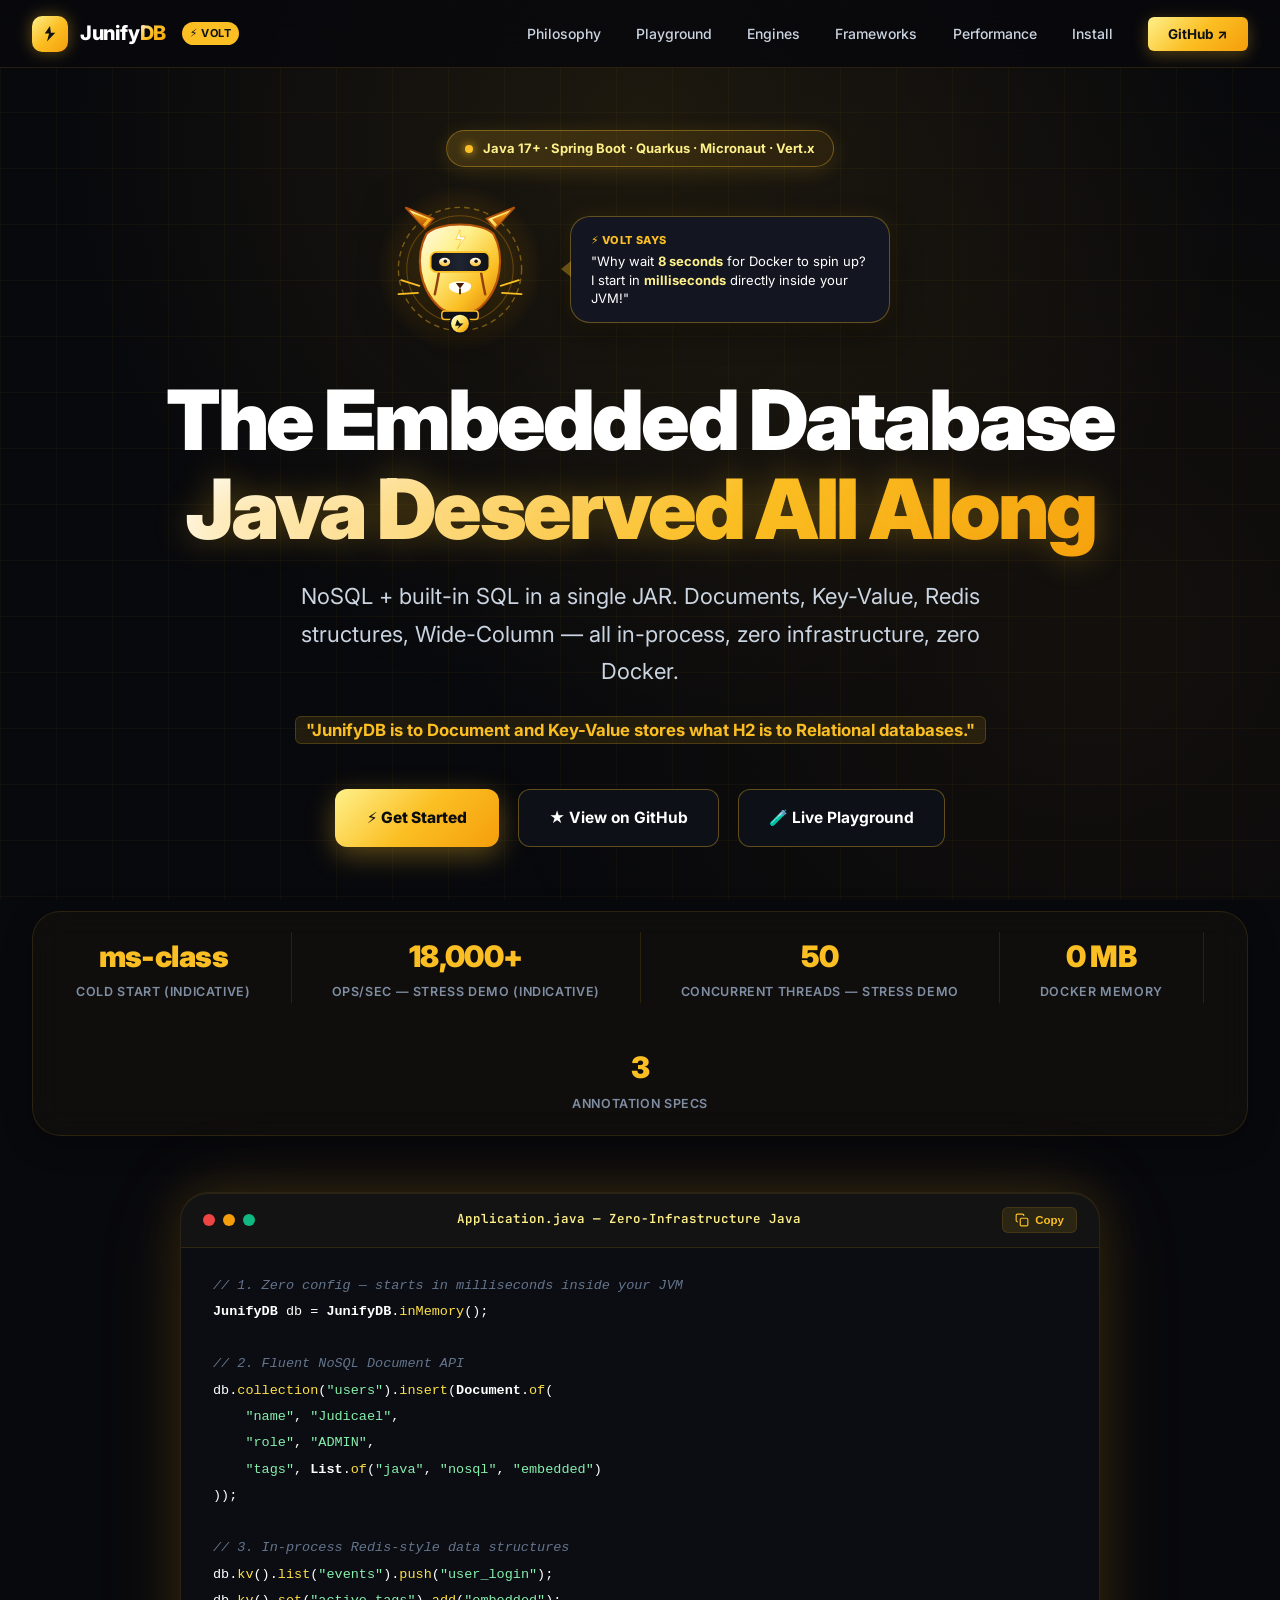
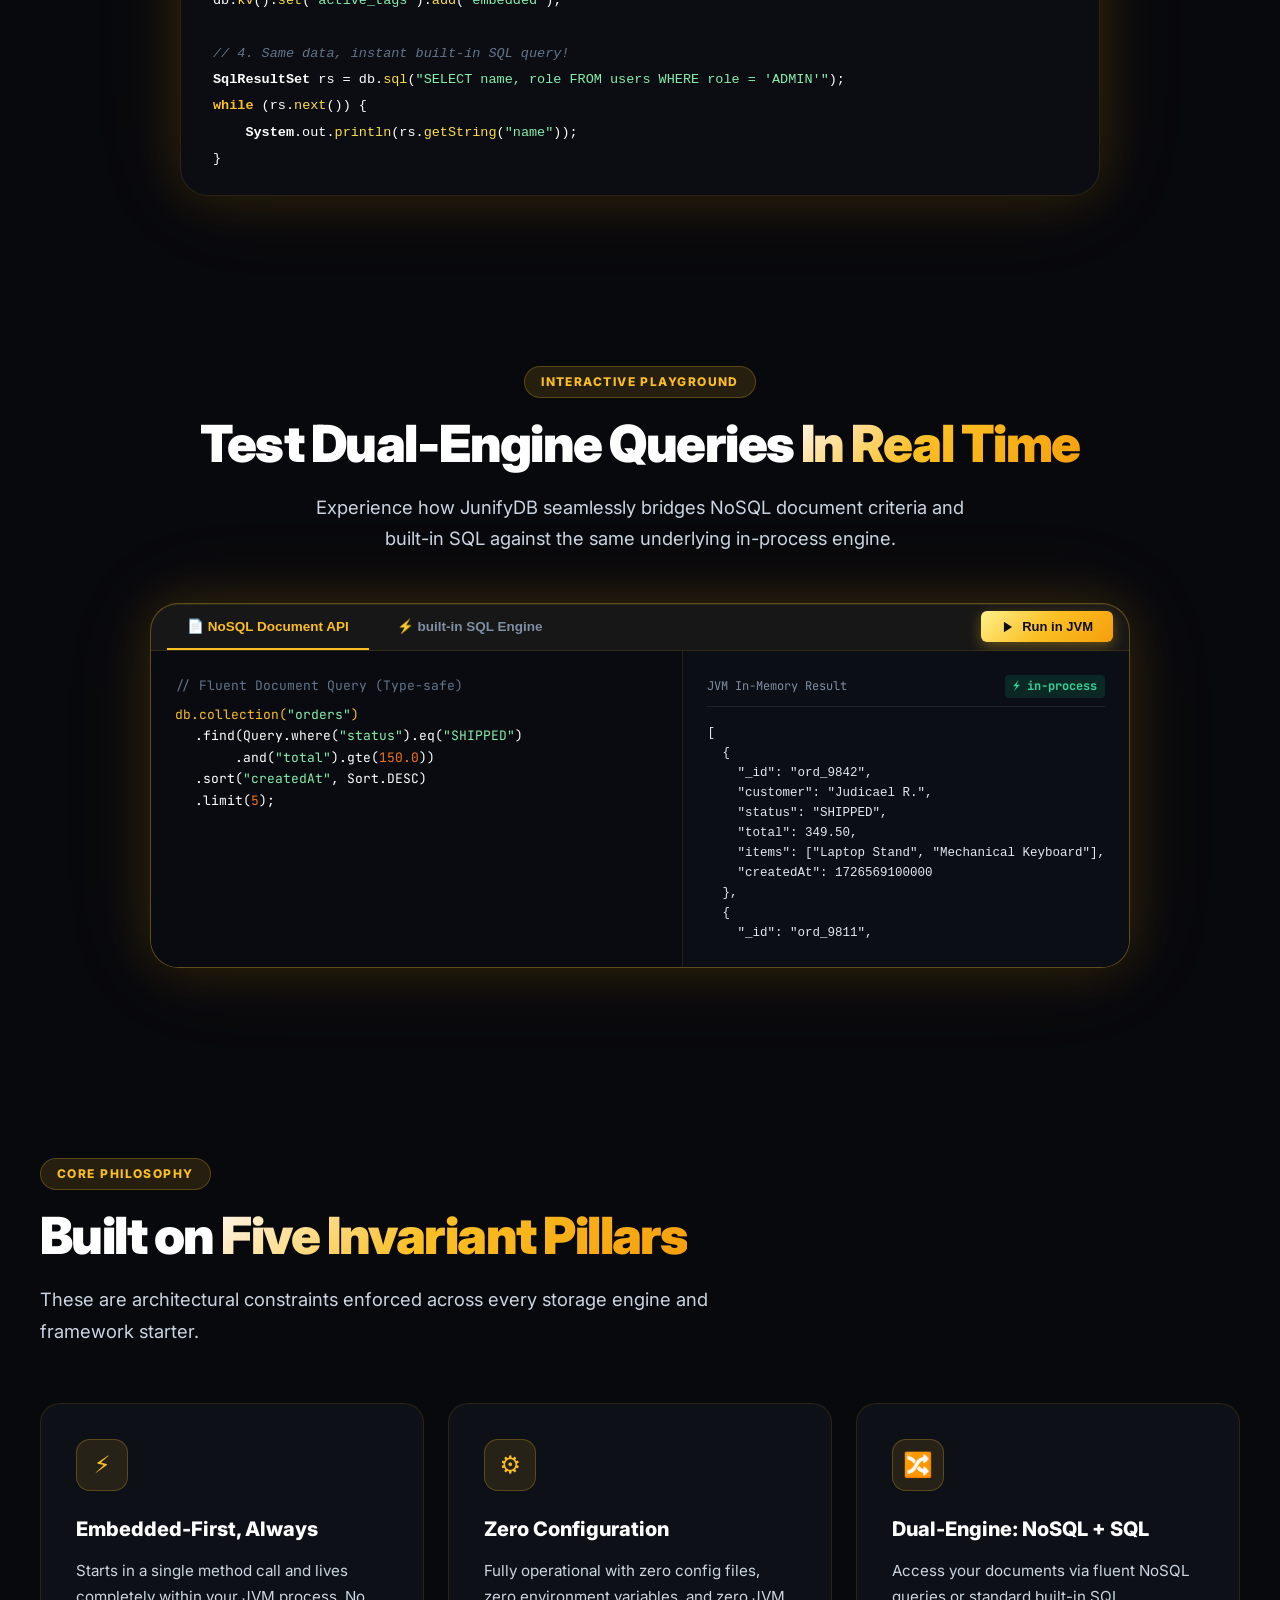
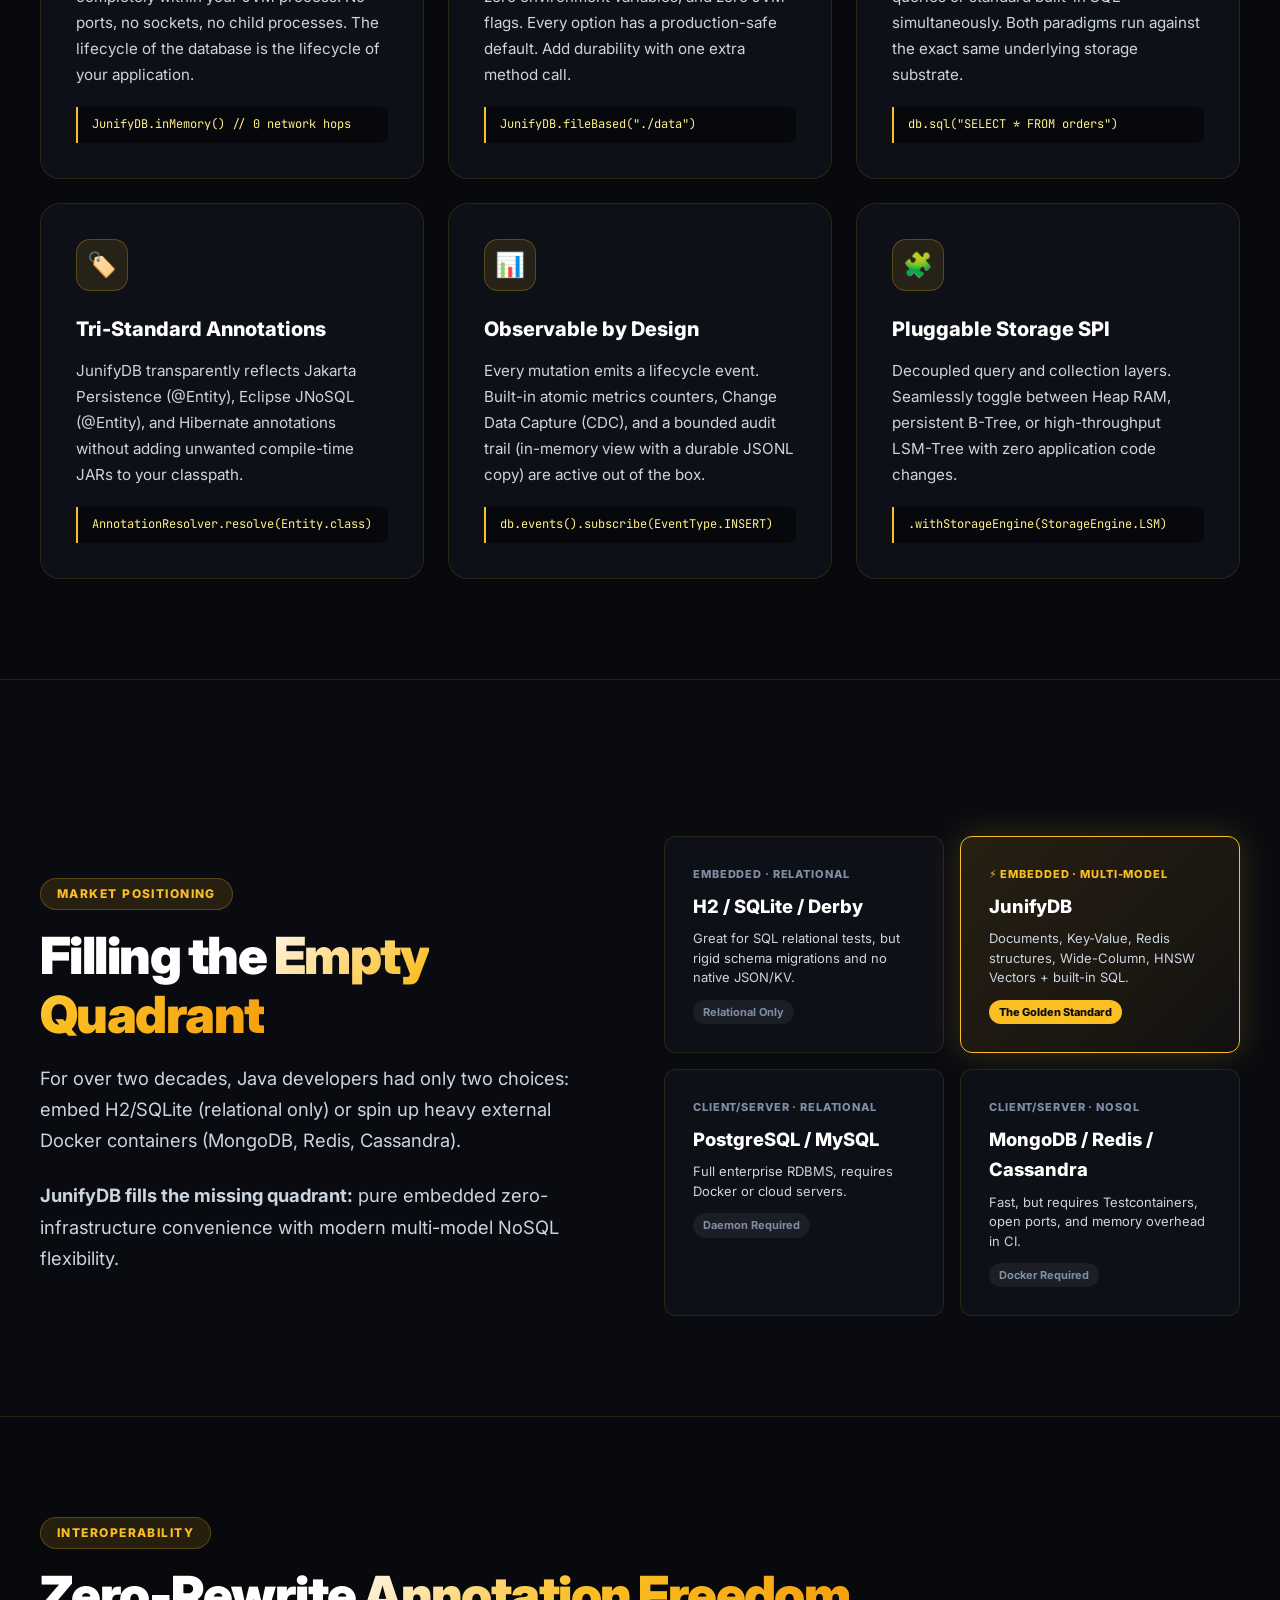
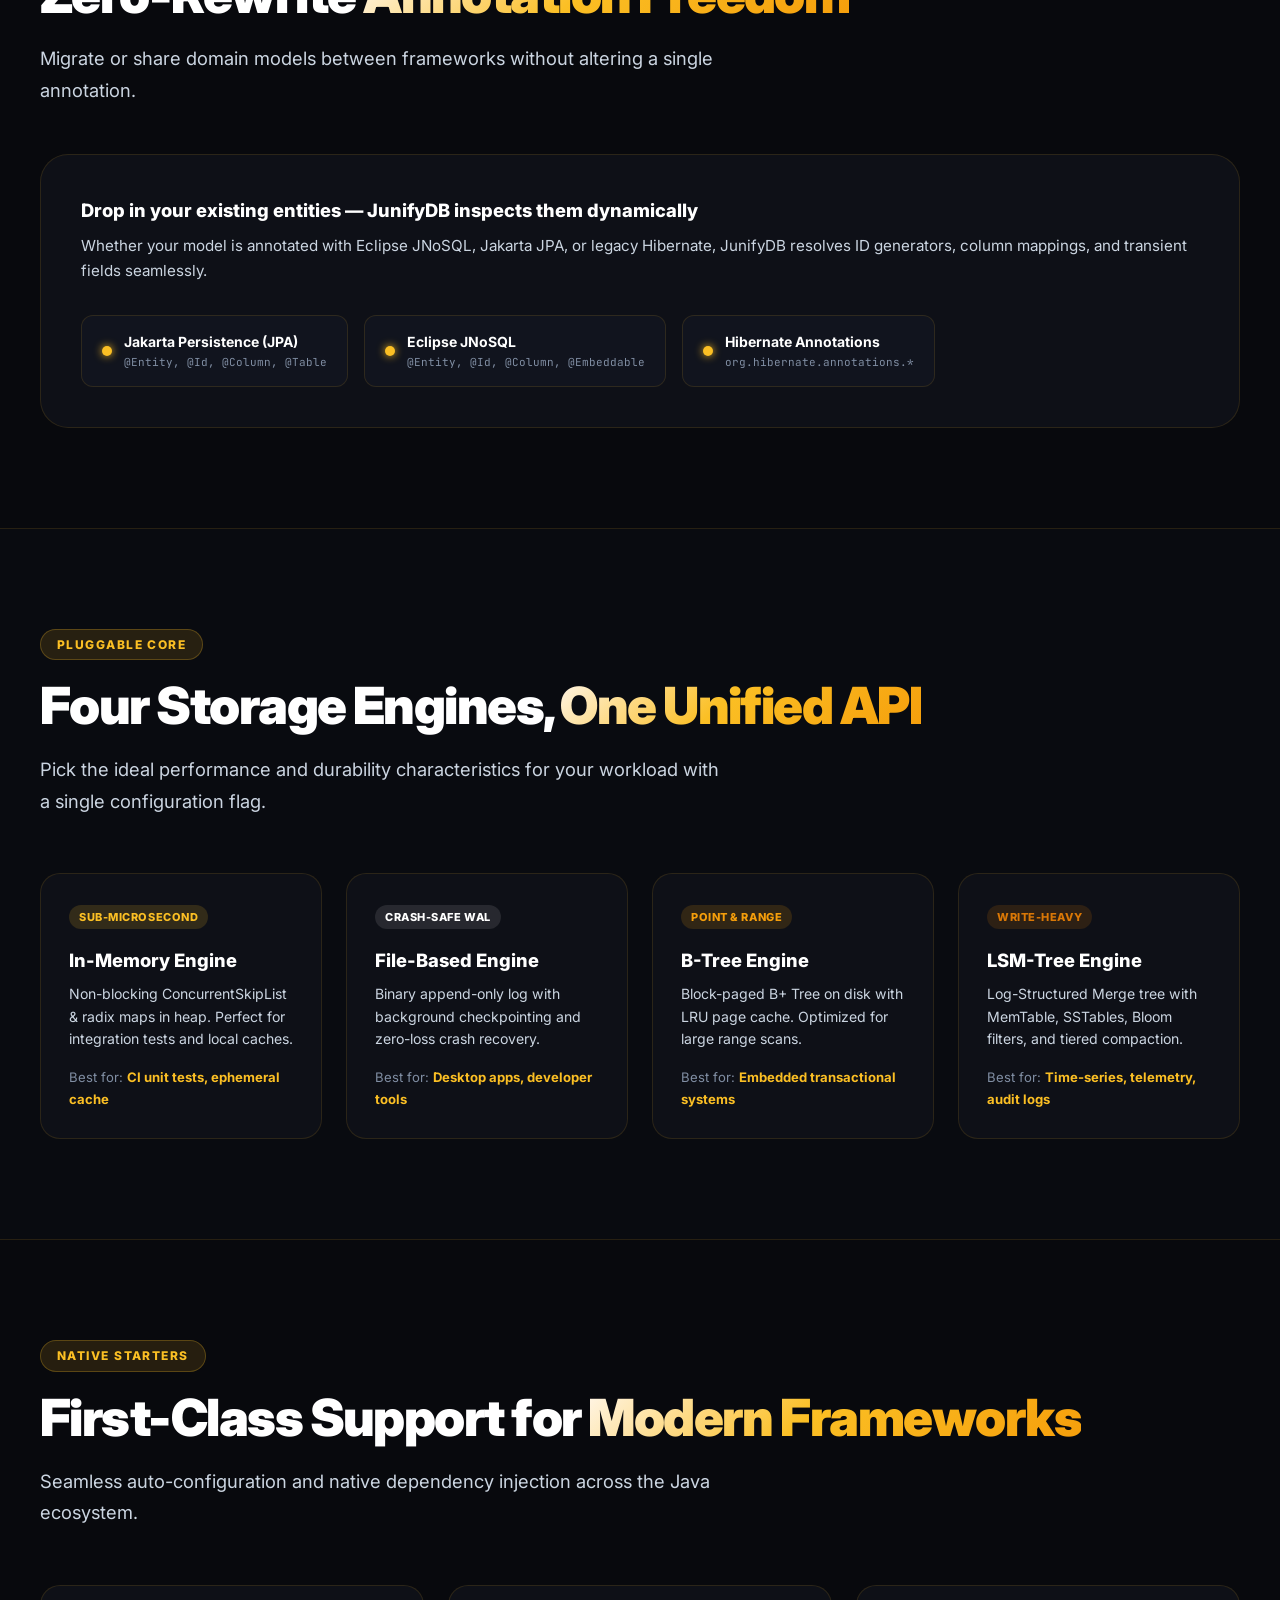
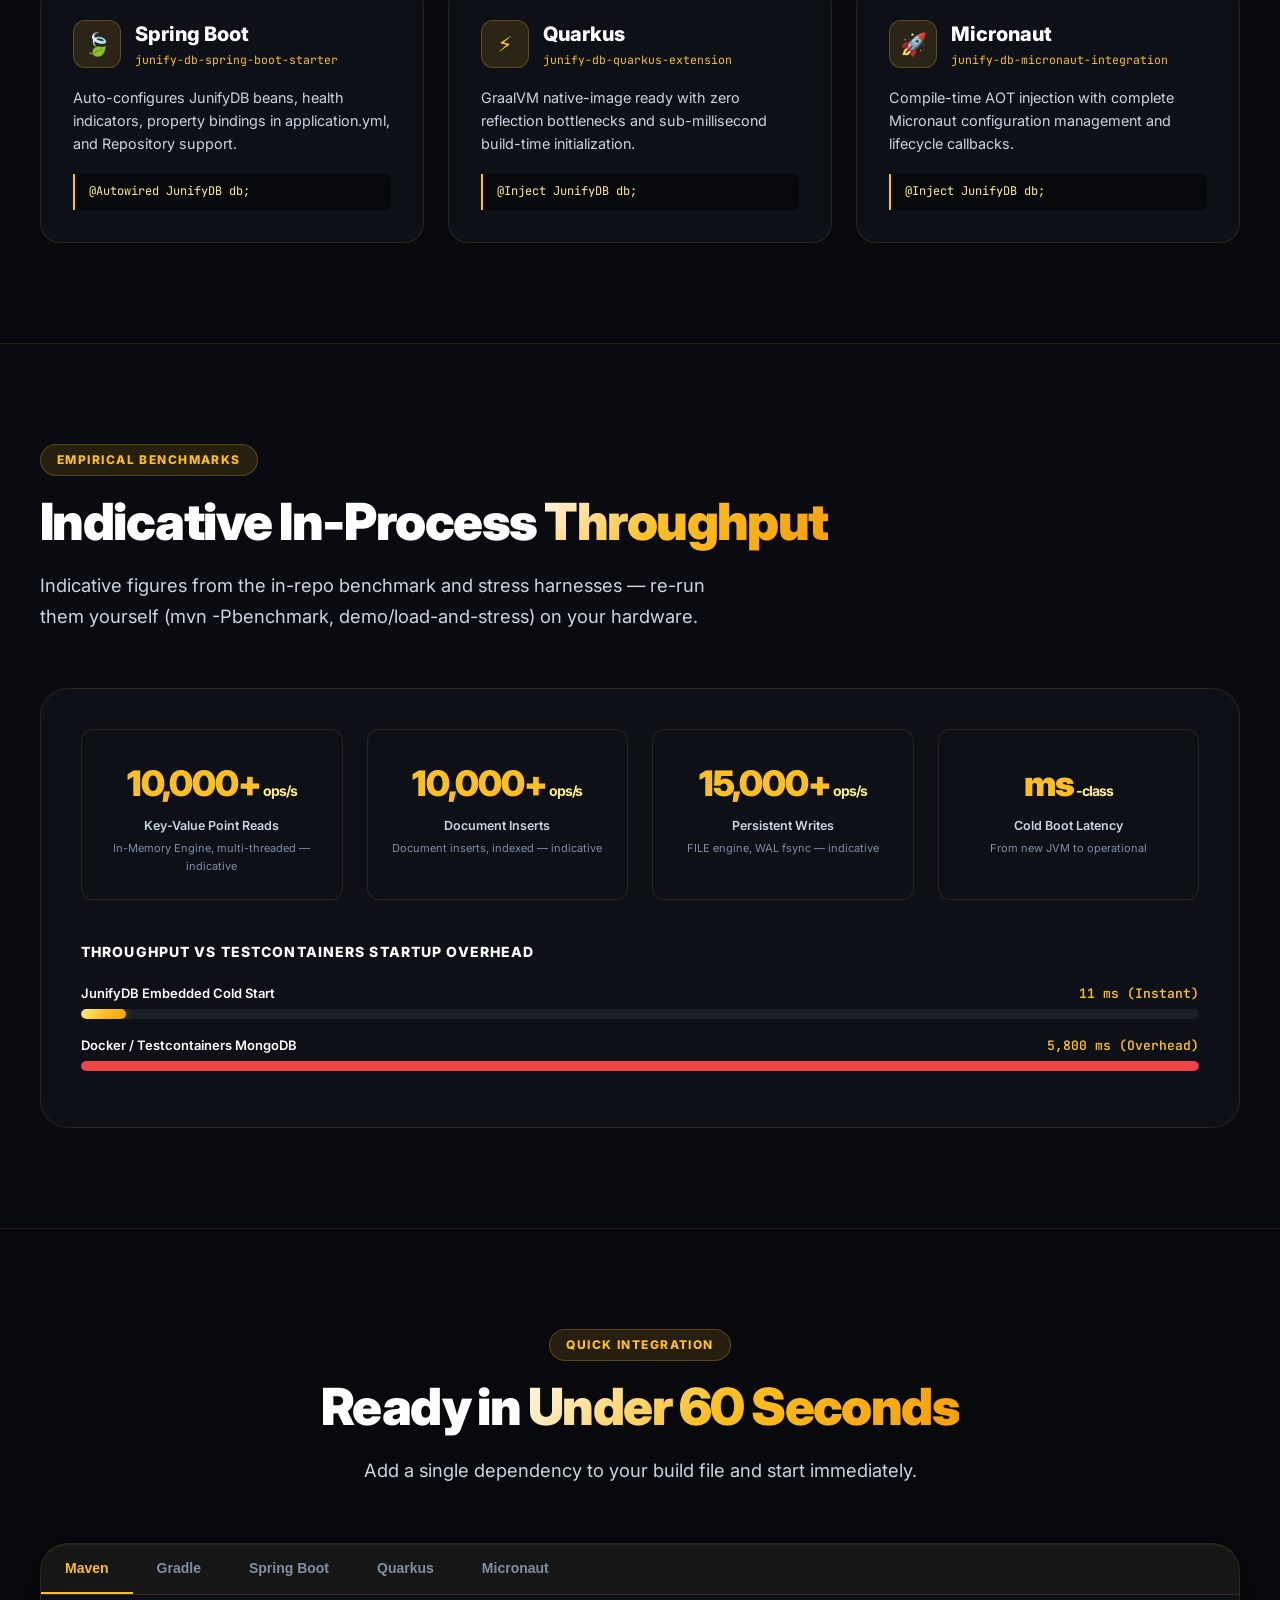
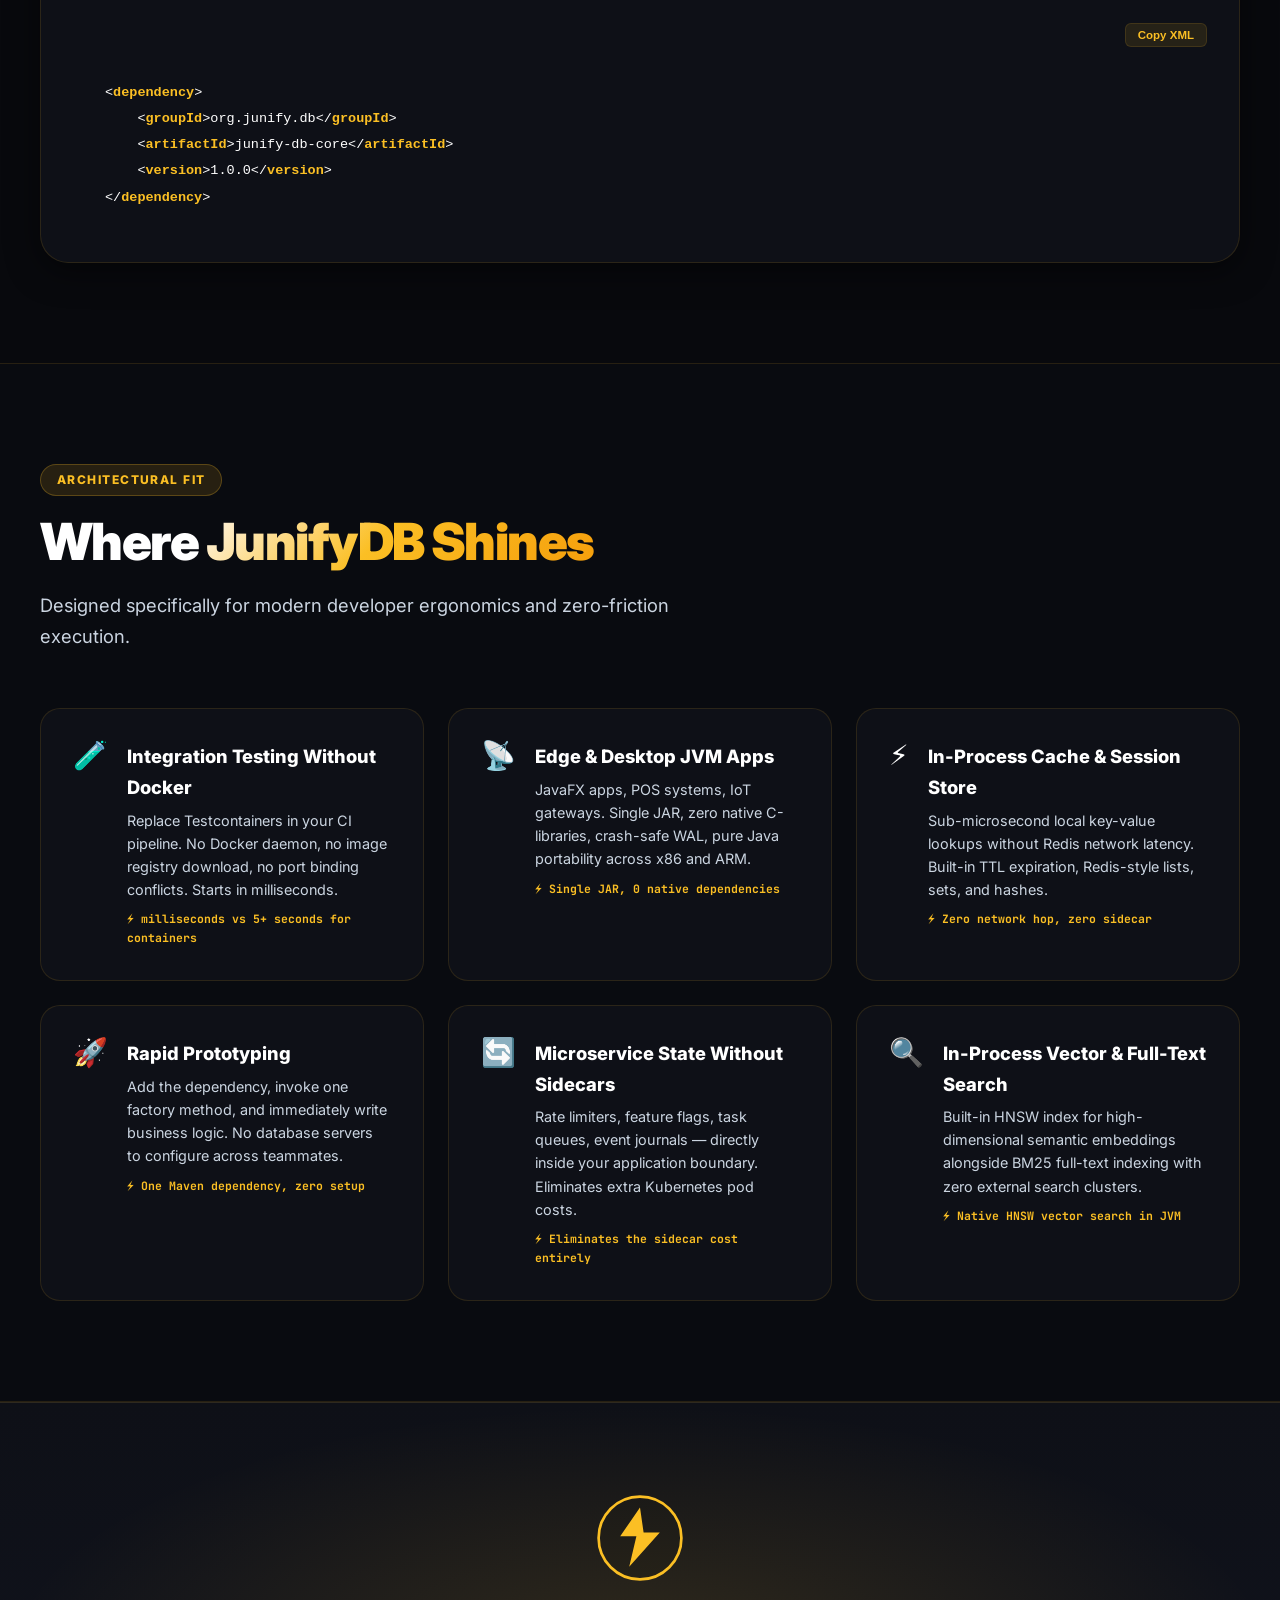
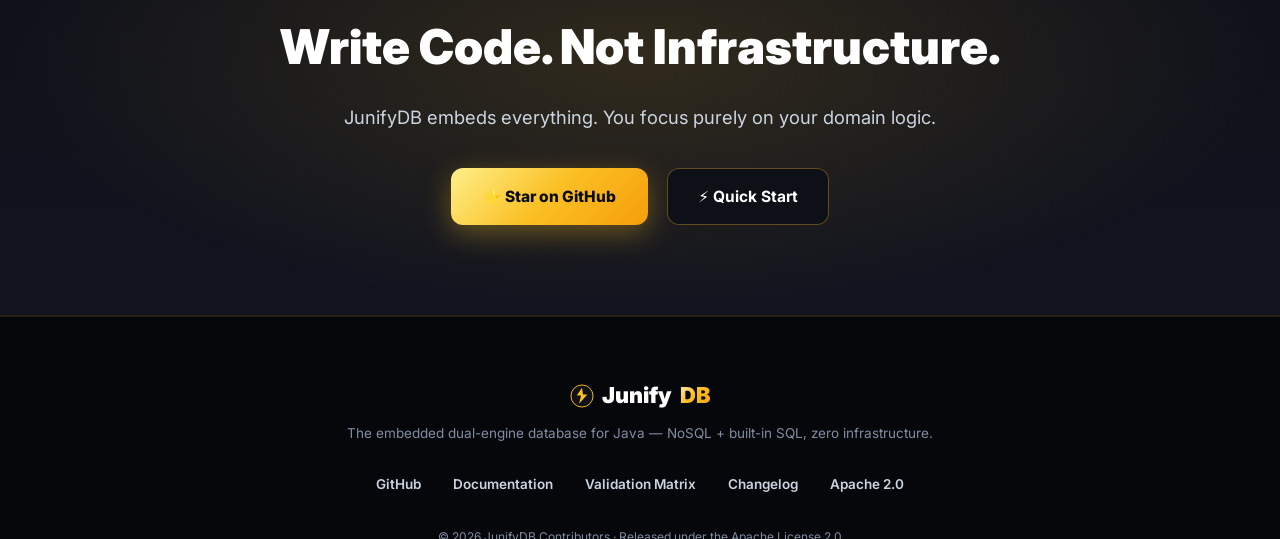
==== index.html @ bbd87ca4 "site: publish corrected landing page from main (fixes RB-20 false claims) Replaces the frozen Sep 17" ====
<!DOCTYPE html>
<html lang="en">
<head>
  <meta charset="UTF-8" />
  <meta name="viewport" content="width=device-width, initial-scale=1.0" />
  <title>JunifyDB — The Embedded Dual-Engine Database for Java</title>
  <meta name="description" content="JunifyDB is the embedded multi-model database for Java. NoSQL + built-in SQL in a single JAR. Zero Docker. Zero daemon. Zero infrastructure. Spring Boot, Quarkus, Micronaut ready." />
  <meta name="keywords" content="JunifyDB, embedded database, Java, NoSQL, SQL, Spring Boot, Quarkus, Micronaut, JNoSQL, JPA, H2 alternative" />
  <meta property="og:title" content="JunifyDB — The Embedded Dual-Engine Database for Java" />
  <meta property="og:description" content="NoSQL + built-in SQL in a single JAR. Documents, Key-Value, Redis structures, Wide-Column — zero Docker, zero daemon." />
  <meta property="og:type" content="website" />
  <meta property="og:url" content="https://armand-ratombotiana.github.io/JunifyDB/" />
  <meta name="twitter:card" content="summary_large_image" />
  <meta name="twitter:title" content="JunifyDB — Embedded Dual-Engine Java Database" />
  <meta name="twitter:description" content="Blazing 85k+ ops/sec embedded NoSQL + SQL for JVM applications." />

  <!-- SVG Favicon with Volt Mascot Emblem -->
  <link rel="icon" type="image/svg+xml" href="data:image/svg+xml,<svg xmlns='http://www.w3.org/2000/svg' viewBox='0 0 100 100'><circle cx='50' cy='50' r='46' fill='%230f1117' stroke='%23fbbf24' stroke-width='4'/><path d='M50 16 L28 48 L46 48 L38 82 L72 44 L54 44 Z' fill='url(%23g)'/><defs><linearGradient id='g' x1='0%25' y1='0%25' x2='100%25' y2='100%25'><stop offset='0%25' stop-color='%23fef08a'/><stop offset='50%25' stop-color='%23fbbf24'/><stop offset='100%25' stop-color='%23f59e0b'/></linearGradient></defs></svg>" />

  <link rel="preconnect" href="https://fonts.googleapis.com" />
  <link rel="preconnect" href="https://fonts.gstatic.com" crossorigin />
  <link href="https://fonts.googleapis.com/css2?family=Inter:wght@300;400;500;600;700;800;900&family=JetBrains+Mono:wght@400;500;700&display=swap" rel="stylesheet" />

  <style>
    /* ═══════════════════════════════════════════════
       DESIGN TOKENS — ELECTRIC YELLOW / GOLD / WHITE THEME
    ═══════════════════════════════════════════════ */
    :root {
      --c-bg:           #08090d;
      --c-bg-card:      #0e1017;
      --c-bg-card-alt:  #131620;
      --c-bg-glass:     rgba(251, 191, 36, 0.03);
      --c-border:       rgba(251, 191, 36, 0.12);
      --c-border-hover: rgba(251, 191, 36, 0.35);
      --c-border-glow:  rgba(251, 191, 36, 0.5);

      /* Yellow & Gold Palette */
      --c-yellow-light: #fef08a; /* Canary 200 */
      --c-yellow:       #fbbf24; /* Amber Gold 400 */
      --c-amber:        #f59e0b; /* Solar Gold 500 */
      --c-amber-dark:   #d97706; /* Bronze 600 */
      --c-amber-deep:   #b45309; /* Flame 700 */

      /* Pure White & Neutral Gradients */
      --c-white:        #ffffff;
      --text-primary:   #ffffff;
      --text-secondary: #cbd5e1;
      --text-muted:     #808ea3;

      /* Gradients */
      --gradient-gold:      linear-gradient(135deg, #fff7ed 0%, #fbbf24 45%, #f59e0b 100%);
      --gradient-gold-text: linear-gradient(135deg, #ffffff 0%, #fbbf24 60%, #f59e0b 100%);
      --gradient-button:    linear-gradient(135deg, #fef08a 0%, #fbbf24 50%, #f59e0b 100%);
      --gradient-card:      linear-gradient(135deg, rgba(251, 191, 36, 0.06) 0%, rgba(245, 158, 11, 0.02) 100%);
      --gradient-badge:     linear-gradient(135deg, rgba(251, 191, 36, 0.18) 0%, rgba(245, 158, 11, 0.08) 100%);

      /* Typography */
      --font-sans: 'Inter', system-ui, -apple-system, sans-serif;
      --font-mono: 'JetBrains Mono', 'Fira Code', monospace;

      /* Radius */
      --radius-sm: 6px;
      --radius-md: 12px;
      --radius-lg: 20px;
      --radius-xl: 28px;

      /* Glow & Shadows */
      --shadow-glow:  0 0 50px rgba(251, 191, 36, 0.16), 0 0 100px rgba(245, 158, 11, 0.08);
      --shadow-card:  0 8px 32px rgba(0, 0, 0, 0.5), 0 1px 0 rgba(251, 191, 36, 0.1) inset;
      --shadow-btn:   0 8px 28px rgba(251, 191, 36, 0.35);
    }

    /* ═══════════════════════════════════════════════
       RESET & BASE
    ═══════════════════════════════════════════════ */
    *, *::before, *::after { box-sizing: border-box; margin: 0; padding: 0; }
    html { scroll-behavior: smooth; }
    body {
      font-family: var(--font-sans);
      background: var(--c-bg);
      color: var(--text-primary);
      line-height: 1.65;
      overflow-x: hidden;
      position: relative;
    }
    ::selection { background: rgba(251, 191, 36, 0.35); color: #ffffff; }

    /* Scrollbar */
    ::-webkit-scrollbar { width: 7px; }
    ::-webkit-scrollbar-track { background: var(--c-bg); }
    ::-webkit-scrollbar-thumb { background: rgba(251, 191, 36, 0.3); border-radius: 4px; }
    ::-webkit-scrollbar-thumb:hover { background: rgba(251, 191, 36, 0.6); }

    /* Animated Grid Background with Warm Amber Photons */
    .bg-grid {
      position: fixed; inset: 0; z-index: 0; pointer-events: none;
      background-image:
        linear-gradient(rgba(251, 191, 36, 0.04) 1px, transparent 1px),
        linear-gradient(90deg, rgba(251, 191, 36, 0.04) 1px, transparent 1px);
      background-size: 56px 56px;
      animation: gridPulse 9s ease-in-out infinite;
    }
    .bg-radial-glow {
      position: fixed; inset: 0; z-index: 0; pointer-events: none;
      background: radial-gradient(circle at 50% 15%, rgba(251, 191, 36, 0.09) 0%, transparent 60%),
                  radial-gradient(circle at 85% 70%, rgba(245, 158, 11, 0.05) 0%, transparent 50%);
    }
    @keyframes gridPulse {
      0%, 100% { opacity: 0.6; }
      50% { opacity: 1; }
    }

    /* ═══════════════════════════════════════════════
       NAVIGATION
    ═══════════════════════════════════════════════ */
    nav {
      position: fixed; top: 0; left: 0; right: 0; z-index: 100;
      background: rgba(8, 9, 13, 0.88);
      backdrop-filter: blur(20px);
      border-bottom: 1px solid var(--c-border);
      padding: 0 2rem;
      height: 68px;
      display: flex; align-items: center; justify-content: space-between;
      transition: background 0.3s;
    }
    .nav-logo {
      display: flex; align-items: center; gap: 12px;
      text-decoration: none;
    }
    .nav-logo-icon {
      width: 36px; height: 36px;
      border-radius: 10px;
      display: flex; align-items: center; justify-content: center;
      background: var(--gradient-button);
      box-shadow: 0 0 16px rgba(251, 191, 36, 0.4);
      transition: transform 0.25s cubic-bezier(0.34, 1.56, 0.64, 1);
    }
    .nav-logo:hover .nav-logo-icon { transform: scale(1.08) rotate(4deg); }
    .nav-logo-text {
      font-size: 20px; font-weight: 800; letter-spacing: -0.02em;
      color: var(--c-white);
    }
    .nav-logo-text span {
      background: var(--gradient-gold);
      -webkit-background-clip: text; -webkit-text-fill-color: transparent;
    }
    .nav-mascot-pill {
      display: inline-flex; align-items: center; gap: 6px;
      font-size: 11px; font-weight: 700;
      color: #0f1117; background: var(--c-yellow);
      padding: 2px 8px; border-radius: 100px;
      margin-left: 4px; text-transform: uppercase; letter-spacing: 0.04em;
    }
    .nav-links {
      display: flex; align-items: center; gap: 2.2rem;
      list-style: none;
    }
    .nav-links a {
      color: var(--text-secondary); text-decoration: none; font-size: 14px; font-weight: 500;
      transition: color 0.2s, transform 0.2s;
    }
    .nav-links a:hover { color: var(--c-yellow); }
    .nav-cta {
      background: var(--gradient-button);
      color: #0f1117 !important;
      padding: 9px 20px; border-radius: var(--radius-sm);
      font-size: 13.5px !important; font-weight: 700 !important;
      box-shadow: 0 4px 16px rgba(251, 191, 36, 0.3);
      transition: transform 0.2s, box-shadow 0.2s !important;
    }
    .nav-cta:hover { transform: translateY(-1px); box-shadow: 0 6px 22px rgba(251, 191, 36, 0.45); }

    /* Mobile Hamburger */
    .mobile-menu-btn {
      display: none;
      background: none; border: none; cursor: pointer;
      padding: 8px; color: var(--c-white);
    }
    .mobile-drawer {
      display: none;
      position: fixed; top: 68px; left: 0; right: 0;
      background: rgba(12, 14, 20, 0.98);
      border-bottom: 1px solid var(--c-border);
      padding: 1.5rem 2rem;
      flex-direction: column; gap: 1.2rem;
      backdrop-filter: blur(25px);
      z-index: 99;
      transform: translateY(-10px); opacity: 0;
      transition: transform 0.3s ease, opacity 0.3s ease;
    }
    .mobile-drawer.open {
      display: flex; transform: translateY(0); opacity: 1;
    }
    .mobile-drawer a {
      color: var(--text-primary); text-decoration: none; font-size: 16px; font-weight: 600;
      padding: 6px 0; border-bottom: 1px solid rgba(255, 255, 255, 0.05);
    }

    /* ═══════════════════════════════════════════════
       HERO SECTION — DYNAMIC MASCOT & VALUE PROPOSITION
    ═══════════════════════════════════════════════ */
    .hero {
      position: relative; z-index: 1;
      min-height: 94vh;
      display: flex; flex-direction: column;
      align-items: center; justify-content: center;
      text-align: center;
      padding: 130px 2rem 80px;
    }
    .hero-badge {
      display: inline-flex; align-items: center; gap: 10px;
      background: var(--gradient-badge);
      border: 1px solid var(--c-border-hover);
      border-radius: 100px;
      padding: 7px 18px; margin-bottom: 2rem;
      font-size: 13px; font-weight: 700; color: var(--c-yellow-light);
      box-shadow: 0 4px 20px rgba(251, 191, 36, 0.15);
    }
    .hero-badge-dot {
      width: 8px; height: 8px; border-radius: 50%;
      background: var(--c-yellow);
      box-shadow: 0 0 10px var(--c-yellow);
      animation: badgePulse 2s ease-in-out infinite;
    }
    @keyframes badgePulse {
      0%, 100% { opacity: 1; transform: scale(1); }
      50% { opacity: 0.4; transform: scale(0.7); }
    }

    /* Mascot Hero Display Container */
    .hero-mascot-row {
      display: flex; align-items: center; justify-content: center;
      gap: 2.5rem; margin-bottom: 2.2rem;
      flex-wrap: wrap;
    }
    .mascot-avatar-wrap {
      position: relative;
      width: 140px; height: 140px;
      animation: floatMascot 4.5s ease-in-out infinite;
    }
    @keyframes floatMascot {
      0%, 100% { transform: translateY(0px) rotate(0deg); }
      50% { transform: translateY(-8px) rotate(1.5deg); }
    }
    .mascot-aura {
      position: absolute; inset: -15px;
      background: radial-gradient(circle, rgba(251, 191, 36, 0.35) 0%, rgba(245, 158, 11, 0.1) 50%, transparent 70%);
      border-radius: 50%; z-index: 0;
      animation: auraPulse 3s ease-in-out infinite;
    }
    @keyframes auraPulse {
      0%, 100% { transform: scale(1); opacity: 0.8; }
      50% { transform: scale(1.15); opacity: 1; }
    }
    .mascot-svg {
      position: relative; z-index: 1;
      width: 100%; height: 100%;
      filter: drop-shadow(0 12px 24px rgba(0, 0, 0, 0.6));
    }
    .mascot-speech-bubble {
      background: var(--c-bg-card-alt);
      border: 1px solid var(--c-border-hover);
      border-radius: var(--radius-lg);
      padding: 14px 20px;
      max-width: 320px;
      text-align: left;
      position: relative;
      box-shadow: 0 10px 30px rgba(0,0,0,0.4), 0 0 20px rgba(251, 191, 36, 0.1);
    }
    .mascot-speech-bubble::before {
      content: '';
      position: absolute; left: -10px; top: 50%; transform: translateY(-50%);
      border-width: 8px 10px 8px 0;
      border-style: solid;
      border-color: transparent var(--c-border-hover) transparent transparent;
    }
    .mascot-name-tag {
      font-size: 11px; font-weight: 800; text-transform: uppercase;
      color: var(--c-yellow); letter-spacing: 0.05em; margin-bottom: 3px;
    }
    .mascot-speech-text {
      font-size: 13px; color: var(--text-primary); line-height: 1.45;
    }
    .mascot-speech-text strong { color: var(--c-yellow-light); }

    .hero h1 {
      font-size: clamp(2.6rem, 7vw, 5.2rem);
      font-weight: 900; line-height: 1.08;
      letter-spacing: -0.035em;
      margin-bottom: 1.5rem;
      max-width: 1080px;
    }
    .hero h1 .text-white { color: #ffffff; }
    .hero h1 .text-gradient {
      background: var(--gradient-gold-text);
      -webkit-background-clip: text; -webkit-text-fill-color: transparent;
      text-shadow: 0 0 35px rgba(251, 191, 36, 0.3);
    }
    .hero-sub {
      font-size: clamp(1.15rem, 2.3vw, 1.38rem);
      color: var(--text-secondary); max-width: 760px;
      margin: 0 auto 1.6rem;
      line-height: 1.7;
    }
    .hero-tagline {
      font-size: 1.05rem; color: var(--text-muted);
      margin-bottom: 2.8rem;
    }
    .hero-tagline strong {
      color: var(--c-yellow); font-weight: 700;
      background: rgba(251, 191, 36, 0.1);
      padding: 3px 10px; border-radius: 6px;
      border: 1px solid rgba(251, 191, 36, 0.2);
    }
    .hero-actions {
      display: flex; gap: 1.2rem; flex-wrap: wrap; justify-content: center;
      margin-bottom: 4rem;
    }
    .btn-primary {
      display: inline-flex; align-items: center; gap: 9px;
      background: var(--gradient-button);
      color: #0b0c10; text-decoration: none;
      padding: 15px 32px; border-radius: var(--radius-md);
      font-size: 15.5px; font-weight: 800;
      box-shadow: var(--shadow-btn);
      transition: transform 0.25s, box-shadow 0.25s;
    }
    .btn-primary:hover {
      transform: translateY(-3px);
      box-shadow: 0 12px 36px rgba(251, 191, 36, 0.5);
    }
    .btn-secondary {
      display: inline-flex; align-items: center; gap: 9px;
      background: var(--c-bg-card);
      border: 1px solid var(--c-border-hover);
      color: var(--c-white); text-decoration: none;
      padding: 15px 30px; border-radius: var(--radius-md);
      font-size: 15.5px; font-weight: 700;
      backdrop-filter: blur(10px);
      transition: border-color 0.2s, background 0.2s, transform 0.2s;
    }
    .btn-secondary:hover {
      border-color: var(--c-yellow);
      background: rgba(251, 191, 36, 0.08);
      transform: translateY(-2px);
    }

    /* Hero Stats Strip */
    .hero-stats {
      display: flex; gap: 2.5rem; flex-wrap: wrap; justify-content: center;
      background: var(--c-bg-glass);
      border: 1px solid var(--c-border);
      border-radius: var(--radius-xl);
      padding: 1.25rem 2.5rem;
      backdrop-filter: blur(16px);
      box-shadow: 0 8px 30px rgba(0,0,0,0.3);
    }
    .hero-stat {
      display: flex; flex-direction: column; align-items: center;
    }
    .hero-stat-value {
      font-size: 1.85rem; font-weight: 900;
      color: var(--c-yellow);
      letter-spacing: -0.02em;
    }
    .hero-stat-label { font-size: 12.5px; color: var(--text-muted); margin-top: 2px; font-weight: 600; text-transform: uppercase; letter-spacing: 0.05em; }
    .hero-stat-sep { width: 1px; background: var(--c-border); align-self: stretch; }

    /* ═══════════════════════════════════════════════
       HERO CODE PANEL
    ═══════════════════════════════════════════════ */
    .hero-code-wrap {
      width: 100%; max-width: 920px; margin: 3.5rem auto 0;
      position: relative;
    }
    .code-panel {
      background: #0b0d13;
      border: 1px solid var(--c-border);
      border-radius: var(--radius-xl);
      overflow: hidden;
      backdrop-filter: blur(20px);
      box-shadow: var(--shadow-glow), var(--shadow-card);
      text-align: left;
    }
    .code-panel-header {
      display: flex; align-items: center; justify-content: space-between;
      padding: 14px 22px;
      border-bottom: 1px solid var(--c-border);
      background: rgba(251, 191, 36, 0.03);
    }
    .code-dots { display: flex; align-items: center; gap: 8px; }
    .code-dot { width: 12px; height: 12px; border-radius: 50%; }
    .code-dot-r { background: #ef4444; }
    .code-dot-y { background: #f59e0b; }
    .code-dot-g { background: #10b981; }
    .code-panel-title {
      font-size: 12.5px; font-family: var(--font-mono);
      color: var(--c-yellow-light); font-weight: 600;
    }
    .copy-btn {
      background: rgba(251, 191, 36, 0.1);
      border: 1px solid var(--c-border);
      color: var(--c-yellow);
      font-size: 11.5px; font-weight: 700;
      padding: 5px 12px; border-radius: var(--radius-sm);
      cursor: pointer; display: flex; align-items: center; gap: 6px;
      transition: background 0.2s, border-color 0.2s, color 0.2s;
    }
    .copy-btn:hover { background: rgba(251, 191, 36, 0.2); border-color: var(--c-yellow); }
    .copy-btn.copied { background: #10b981; border-color: #10b981; color: #ffffff; }

    .code-body {
      padding: 1.5rem 2rem;
      font-family: var(--font-mono); font-size: 13.5px; line-height: 1.8;
      overflow-x: auto;
    }
    .kw  { color: #fbbf24; font-weight: 700; } /* Yellow keyword */
    .cls { color: #ffffff; font-weight: 700; } /* White class */
    .fn  { color: #fde047; }                   /* Bright yellow method */
    .str { color: #86efac; }                   /* Mint string */
    .num { color: #f97316; }                   /* Flame number */
    .ann { color: #f59e0b; font-weight: 600; } /* Amber annotation */
    .cmt { color: #64748b; font-style: italic; }

    /* ═══════════════════════════════════════════════
       INTERACTIVE QUERY PLAYGROUND SECTION (NEW)
    ═══════════════════════════════════════════════ */
    .playground-section {
      padding: 90px 2rem;
      position: relative; z-index: 1;
    }
    .playground-box {
      max-width: 980px; margin: 3rem auto 0;
      background: var(--c-bg-card);
      border: 1px solid var(--c-border-hover);
      border-radius: var(--radius-xl);
      overflow: hidden;
      box-shadow: var(--shadow-glow), var(--shadow-card);
    }
    .playground-nav {
      display: flex; align-items: center; justify-content: space-between;
      border-bottom: 1px solid var(--c-border);
      background: rgba(251, 191, 36, 0.04);
      padding: 0 1rem;
    }
    .playground-tabs { display: flex; gap: 0.5rem; }
    .pg-tab {
      padding: 14px 20px; font-size: 13.5px; font-weight: 700;
      color: var(--text-muted); cursor: pointer; border: none; background: none;
      border-bottom: 2px solid transparent; transition: all 0.2s;
    }
    .pg-tab.active {
      color: var(--c-yellow); border-bottom-color: var(--c-yellow);
    }
    .pg-run-btn {
      background: var(--gradient-button);
      color: #0c0d12; border: none;
      padding: 8px 20px; border-radius: var(--radius-sm);
      font-size: 13px; font-weight: 800; cursor: pointer;
      display: flex; align-items: center; gap: 7px;
      box-shadow: 0 4px 14px rgba(251, 191, 36, 0.35);
      transition: transform 0.2s, box-shadow 0.2s;
    }
    .pg-run-btn:hover { transform: translateY(-1px); box-shadow: 0 6px 20px rgba(251, 191, 36, 0.5); }

    .playground-grid {
      display: grid; grid-template-columns: 1.15fr 0.85fr;
      min-height: 280px;
    }
    .pg-editor-panel {
      padding: 1.5rem; border-right: 1px solid var(--c-border);
      background: #090b10;
      font-family: var(--font-mono); font-size: 13px;
    }
    .pg-result-panel {
      padding: 1.5rem; background: #0c0e15;
      font-family: var(--font-mono); font-size: 12.5px;
      display: flex; flex-direction: column;
    }
    .pg-result-header {
      display: flex; align-items: center; justify-content: space-between;
      margin-bottom: 1rem; padding-bottom: 0.5rem;
      border-bottom: 1px solid rgba(255, 255, 255, 0.08);
      font-size: 12px; color: var(--text-muted);
    }
    .pg-latency-badge {
      background: rgba(16, 185, 129, 0.15);
      color: #34d399; font-weight: 700;
      padding: 2px 8px; border-radius: 4px;
    }
    .pg-output-json {
      color: #e2e8f0; overflow-y: auto; max-height: 220px; line-height: 1.6;
    }

    /* ═══════════════════════════════════════════════
       SECTION COMMON LAYOUT
    ═══════════════════════════════════════════════ */
    section {
      padding: 100px 2rem;
      position: relative; z-index: 1;
    }
    .container { max-width: 1200px; margin: 0 auto; }
    .section-label {
      display: inline-block;
      font-size: 12px; font-weight: 800; letter-spacing: 0.12em;
      text-transform: uppercase; color: var(--c-yellow);
      background: rgba(251, 191, 36, 0.12);
      border: 1px solid rgba(251, 191, 36, 0.25);
      border-radius: 100px;
      padding: 5px 16px; margin-bottom: 1rem;
    }
    .section-title {
      font-size: clamp(2rem, 4.5vw, 3.2rem);
      font-weight: 900; letter-spacing: -0.03em;
      line-height: 1.15; margin-bottom: 1.2rem;
      color: #ffffff;
    }
    .section-title .text-gradient {
      background: var(--gradient-gold);
      -webkit-background-clip: text; -webkit-text-fill-color: transparent;
    }
    .section-desc {
      font-size: 1.15rem; color: var(--text-secondary);
      max-width: 680px; line-height: 1.7;
    }

    /* ═══════════════════════════════════════════════
       PHILOSOPHY PILLARS
    ═══════════════════════════════════════════════ */
    .pillars-grid {
      display: grid;
      grid-template-columns: repeat(auto-fit, minmax(320px, 1fr));
      gap: 1.5rem; margin-top: 3.5rem;
    }
    .pillar-card {
      background: var(--c-bg-card);
      border: 1px solid var(--c-border);
      border-radius: var(--radius-lg);
      padding: 2.2rem;
      position: relative; overflow: hidden;
      transition: border-color 0.3s, transform 0.3s, box-shadow 0.3s;
    }
    .pillar-card::before {
      content: ''; position: absolute; inset: 0;
      background: var(--gradient-card);
      opacity: 0; transition: opacity 0.3s;
      pointer-events: none;
    }
    .pillar-card:hover {
      border-color: var(--c-border-hover);
      transform: translateY(-4px);
      box-shadow: 0 12px 36px rgba(251, 191, 36, 0.12);
    }
    .pillar-card:hover::before { opacity: 1; }
    .pillar-icon-box {
      width: 52px; height: 52px; border-radius: 14px;
      background: rgba(251, 191, 36, 0.1);
      border: 1px solid rgba(251, 191, 36, 0.25);
      display: flex; align-items: center; justify-content: center;
      font-size: 24px; margin-bottom: 1.4rem;
      color: var(--c-yellow);
    }
    .pillar-title {
      font-size: 1.25rem; font-weight: 800; margin-bottom: 0.75rem;
      color: #ffffff;
    }
    .pillar-desc {
      color: var(--text-secondary); font-size: 0.95rem; line-height: 1.7;
    }
    .pillar-code {
      margin-top: 1.2rem; padding: 8px 14px;
      background: rgba(0, 0, 0, 0.5);
      border-left: 2px solid var(--c-yellow);
      border-radius: 0 var(--radius-sm) var(--radius-sm) 0;
      font-family: var(--font-mono); font-size: 12px;
      color: var(--c-yellow-light);
    }

    /* ═══════════════════════════════════════════════
       POSITIONING QUADRANT
    ═══════════════════════════════════════════════ */
    .positioning-wrap {
      display: grid; grid-template-columns: 1fr 1fr;
      gap: 3rem; align-items: center; margin-top: 3.5rem;
    }
    .quadrant-grid {
      display: grid; grid-template-columns: 1fr 1fr;
      gap: 1rem; position: relative;
    }
    .quad-cell {
      border: 1px solid var(--c-border);
      border-radius: var(--radius-md);
      padding: 1.75rem;
      background: var(--c-bg-card);
      position: relative;
    }
    .quad-cell.highlight {
      border-color: var(--c-yellow);
      background: linear-gradient(135deg, rgba(251, 191, 36, 0.12) 0%, rgba(245, 158, 11, 0.04) 100%);
      box-shadow: 0 0 35px rgba(251, 191, 36, 0.2);
    }
    .quad-cell-label {
      font-size: 11px; font-weight: 800; text-transform: uppercase;
      letter-spacing: 0.08em; color: var(--text-muted); margin-bottom: 0.5rem;
    }
    .quad-cell.highlight .quad-cell-label { color: var(--c-yellow); }
    .quad-cell-name {
      font-size: 1.15rem; font-weight: 800; margin-bottom: 0.5rem;
      color: #ffffff;
    }
    .quad-cell-desc { font-size: 13px; color: var(--text-secondary); line-height: 1.5; }
    .quad-badge {
      display: inline-block; margin-top: 0.75rem;
      font-size: 11px; font-weight: 700; padding: 3px 10px;
      border-radius: 100px;
    }
    .quad-badge.dim { background: rgba(255, 255, 255, 0.06); color: var(--text-muted); }
    .quad-badge.gold {
      background: var(--c-yellow); color: #0b0c10;
      font-weight: 800;
    }

    /* ═══════════════════════════════════════════════
       TRI-STANDARD ANNOTATIONS
    ═══════════════════════════════════════════════ */
    .annotation-strip {
      background: var(--c-bg-card);
      border: 1px solid var(--c-border);
      border-radius: var(--radius-xl);
      padding: 2.5rem; margin-top: 3rem;
    }
    .annotation-badges {
      display: flex; gap: 1rem; flex-wrap: wrap; margin-top: 2rem;
    }
    .ann-badge {
      display: flex; align-items: center; gap: 12px;
      background: #11141e;
      border: 1px solid var(--c-border);
      border-radius: var(--radius-md);
      padding: 14px 20px;
      transition: border-color 0.25s, transform 0.25s;
    }
    .ann-badge:hover { border-color: var(--c-yellow); transform: translateY(-2px); }
    .ann-dot { width: 10px; height: 10px; border-radius: 50%; background: var(--c-yellow); flex-shrink: 0; box-shadow: 0 0 8px var(--c-yellow); }
    .ann-name { font-size: 14px; font-weight: 700; color: #ffffff; }
    .ann-pkg { font-size: 11px; color: var(--text-muted); font-family: var(--font-mono); }

    /* ═══════════════════════════════════════════════
       STORAGE ENGINES
    ═══════════════════════════════════════════════ */
    .engines-grid {
      display: grid; grid-template-columns: repeat(auto-fit, minmax(260px, 1fr));
      gap: 1.5rem; margin-top: 3.5rem;
    }
    .engine-card {
      background: var(--c-bg-card);
      border: 1px solid var(--c-border);
      border-radius: var(--radius-lg);
      padding: 1.75rem;
      transition: all 0.3s;
    }
    .engine-card:hover {
      border-color: var(--c-border-hover);
      transform: translateY(-4px);
      box-shadow: 0 8px 30px rgba(251, 191, 36, 0.1);
    }
    .engine-badge {
      display: inline-block; font-size: 11px; font-weight: 800;
      padding: 3px 10px; border-radius: 100px; margin-bottom: 1rem;
      text-transform: uppercase; letter-spacing: 0.05em;
    }
    .engine-badge.gold { background: rgba(251, 191, 36, 0.15); color: var(--c-yellow); }
    .engine-badge.white { background: rgba(255, 255, 255, 0.1); color: #ffffff; }
    .engine-badge.amber { background: rgba(245, 158, 11, 0.15); color: var(--c-amber); }
    .engine-badge.bronze { background: rgba(217, 119, 6, 0.15); color: var(--c-amber-dark); }
    .engine-name { font-size: 1.15rem; font-weight: 800; margin-bottom: 0.5rem; color: #ffffff; }
    .engine-desc { font-size: 0.88rem; color: var(--text-secondary); line-height: 1.6; }
    .engine-use { font-size: 0.82rem; color: var(--text-muted); margin-top: 1rem; }
    .engine-use strong { color: var(--c-yellow); }

    /* ═══════════════════════════════════════════════
       FRAMEWORKS
    ═══════════════════════════════════════════════ */
    .frameworks-grid {
      display: grid; grid-template-columns: repeat(auto-fit, minmax(280px, 1fr));
      gap: 1.5rem; margin-top: 3.5rem;
    }
    .fw-card {
      background: var(--c-bg-card);
      border: 1px solid var(--c-border);
      border-radius: var(--radius-lg);
      padding: 2rem;
      transition: all 0.3s;
    }
    .fw-card:hover {
      border-color: var(--c-border-hover);
      transform: translateY(-4px);
      box-shadow: 0 10px 32px rgba(251, 191, 36, 0.12);
    }
    .fw-header { display: flex; align-items: center; gap: 14px; margin-bottom: 1rem; }
    .fw-icon {
      width: 48px; height: 48px; border-radius: 12px;
      display: flex; align-items: center; justify-content: center;
      font-size: 22px; font-weight: 900;
      background: rgba(251, 191, 36, 0.12); color: var(--c-yellow);
      border: 1px solid rgba(251, 191, 36, 0.25);
    }
    .fw-name { font-size: 1.25rem; font-weight: 800; color: #ffffff; }
    .fw-pkg  { font-size: 11.5px; color: var(--c-yellow); font-family: var(--font-mono); }
    .fw-desc { font-size: 0.9rem; color: var(--text-secondary); line-height: 1.6; margin-bottom: 1.2rem; }

    /* ═══════════════════════════════════════════════
       BENCHMARKS & PERFORMANCE
    ═══════════════════════════════════════════════ */
    .benchmarks-wrap {
      background: var(--c-bg-card);
      border: 1px solid var(--c-border);
      border-radius: var(--radius-xl);
      padding: 2.5rem; margin-top: 3.5rem;
    }
    .bm-grid {
      display: grid; grid-template-columns: repeat(auto-fit, minmax(220px, 1fr));
      gap: 1.5rem; margin-bottom: 2.5rem;
    }
    .bm-card {
      background: #0d1017;
      border: 1px solid var(--c-border);
      border-radius: var(--radius-md);
      padding: 1.5rem; text-align: center;
    }
    .bm-number {
      font-size: 2.2rem; font-weight: 900;
      color: var(--c-yellow);
      letter-spacing: -0.03em;
    }
    .bm-unit { font-size: 14px; color: var(--c-yellow-light); font-weight: 700; margin-left: 2px; }
    .bm-label { font-size: 12.5px; color: var(--text-secondary); font-weight: 600; margin-top: 4px; }
    .bm-context { font-size: 11px; color: var(--text-muted); margin-top: 2px; }

    /* Visual Bar Comparison */
    .perf-bars-title {
      font-size: 14px; font-weight: 800; text-transform: uppercase;
      letter-spacing: 0.08em; color: var(--c-white); margin-bottom: 1.2rem;
    }
    .perf-bar-row {
      margin-bottom: 1rem;
    }
    .perf-bar-header {
      display: flex; justify-content: space-between; font-size: 13px; font-weight: 600;
      margin-bottom: 5px;
    }
    .perf-bar-header span:first-child { color: var(--text-primary); }
    .perf-bar-header span:last-child { color: var(--c-yellow); font-family: var(--font-mono); }
    .perf-bar-track {
      height: 10px; background: rgba(255, 255, 255, 0.06); border-radius: 5px; overflow: hidden;
    }
    .perf-bar-fill {
      height: 100%; border-radius: 5px;
      background: var(--gradient-button);
      box-shadow: 0 0 10px rgba(251, 191, 36, 0.4);
      transition: width 1s ease-out;
    }

    /* ═══════════════════════════════════════════════
       INSTALLATION TABS
    ═══════════════════════════════════════════════ */
    .install-box {
      background: var(--c-bg-card);
      border: 1px solid var(--c-border);
      border-radius: var(--radius-xl);
      overflow: hidden; margin-top: 3.5rem;
      box-shadow: var(--shadow-card);
    }
    .install-tabs {
      display: flex; border-bottom: 1px solid var(--c-border);
      background: rgba(251, 191, 36, 0.03); overflow-x: auto;
    }
    .tab-btn {
      padding: 16px 24px; font-size: 14px; font-weight: 700;
      color: var(--text-muted); background: none; border: none;
      cursor: pointer; border-bottom: 2px solid transparent;
      white-space: nowrap; transition: all 0.2s;
    }
    .tab-btn:hover { color: var(--text-primary); }
    .tab-btn.active { color: var(--c-yellow); border-bottom-color: var(--c-yellow); }
    .tab-panel { display: none; padding: 1.75rem 2rem; }
    .tab-panel.active { display: block; }

    /* ═══════════════════════════════════════════════
       USE CASES
    ═══════════════════════════════════════════════ */
    .use-cases-grid {
      display: grid; grid-template-columns: repeat(auto-fit, minmax(320px, 1fr));
      gap: 1.5rem; margin-top: 3.5rem;
    }
    .uc-card {
      background: var(--c-bg-card);
      border: 1px solid var(--c-border);
      border-radius: var(--radius-lg);
      padding: 2rem;
      display: flex; gap: 1.2rem;
      transition: all 0.3s;
    }
    .uc-card:hover {
      border-color: var(--c-border-hover);
      transform: translateY(-3px);
      box-shadow: 0 8px 30px rgba(251, 191, 36, 0.1);
    }
    .uc-icon { font-size: 28px; flex-shrink: 0; line-height: 1; }
    .uc-title { font-size: 1.15rem; font-weight: 800; margin-bottom: 0.4rem; color: #ffffff; }
    .uc-desc { font-size: 0.9rem; color: var(--text-secondary); line-height: 1.6; }
    .uc-highlight {
      font-size: 11.5px; color: var(--c-yellow); font-weight: 700;
      margin-top: 0.6rem; font-family: var(--font-mono);
    }

    /* ═══════════════════════════════════════════════
       CTA BAND WITH VOLT MASCOT
    ═══════════════════════════════════════════════ */
    .cta-band {
      background: linear-gradient(180deg, var(--c-bg-card) 0%, #11141f 100%);
      border-top: 1px solid var(--c-border);
      border-bottom: 1px solid var(--c-border);
      padding: 90px 2rem;
      text-align: center; position: relative; overflow: hidden;
    }
    .cta-band::before {
      content: ''; position: absolute; inset: 0;
      background: radial-gradient(ellipse at center, rgba(251, 191, 36, 0.14) 0%, transparent 70%);
      pointer-events: none;
    }
    .cta-band-mascot {
      width: 90px; height: 90px; margin: 0 auto 1.5rem;
      animation: floatMascot 4s ease-in-out infinite;
    }
    .cta-band h2 {
      font-size: clamp(2rem, 4.5vw, 3rem); font-weight: 900;
      margin-bottom: 1rem; position: relative; color: #ffffff;
    }
    .cta-band p {
      color: var(--text-secondary); margin-bottom: 2.2rem;
      font-size: 1.15rem; position: relative;
    }

    /* ═══════════════════════════════════════════════
       FOOTER
    ═══════════════════════════════════════════════ */
    footer {
      background: #06070a;
      border-top: 1px solid var(--c-border);
      padding: 60px 2rem 40px;
      text-align: center;
      position: relative; z-index: 1;
    }
    .footer-logo {
      font-size: 22px; font-weight: 900; margin-bottom: 0.5rem;
      color: #ffffff; display: inline-flex; align-items: center; gap: 8px;
    }
    .footer-logo span {
      background: var(--gradient-gold);
      -webkit-background-clip: text; -webkit-text-fill-color: transparent;
    }
    .footer-tagline { color: var(--text-muted); font-size: 13.5px; margin-bottom: 1.8rem; }
    .footer-links { display: flex; gap: 2rem; justify-content: center; flex-wrap: wrap; margin-bottom: 2rem; }
    .footer-links a { color: var(--text-secondary); text-decoration: none; font-size: 13.5px; font-weight: 600; transition: color 0.2s; }
    .footer-links a:hover { color: var(--c-yellow); }
    .footer-bottom { color: var(--text-muted); font-size: 12px; }

    /* ═══════════════════════════════════════════════
       RESPONSIVE BREAKPOINTS
    ═══════════════════════════════════════════════ */
    @media (max-width: 900px) {
      .positioning-wrap { grid-template-columns: 1fr; }
      .playground-grid { grid-template-columns: 1fr; }
      .pg-editor-panel { border-right: none; border-bottom: 1px solid var(--c-border); }
    }
    @media (max-width: 768px) {
      .nav-links { display: none; }
      .mobile-menu-btn { display: block; }
      .hero-mascot-row { flex-direction: column; gap: 1.2rem; }
      .mascot-speech-bubble::before { display: none; }
      .hero-stats { gap: 1.5rem; padding: 1rem 1.5rem; }
      .hero-stat-sep { display: none; }
      .code-body { font-size: 12px; padding: 1rem; }
    }
  </style>
</head>
<body>

<div class="bg-grid"></div>
<div class="bg-radial-glow"></div>

<!-- ═══════════════════════════ NAVIGATION ═══════════════════════════ -->
<nav>
  <a href="#" class="nav-logo">
    <div class="nav-logo-icon">
      <!-- Volt Mini SVG Icon -->
      <svg width="22" height="22" viewBox="0 0 100 100" fill="none" xmlns="http://www.w3.org/2000/svg">
        <path d="M50 14 L26 48 L46 48 L36 84 L74 44 L54 44 Z" fill="#0f1117"/>
      </svg>
    </div>
    <span class="nav-logo-text">Junify<span>DB</span></span>
    <span class="nav-mascot-pill">⚡ Volt</span>
  </a>

  <ul class="nav-links">
    <li><a href="#philosophy">Philosophy</a></li>
    <li><a href="#playground">Playground</a></li>
    <li><a href="#engines">Engines</a></li>
    <li><a href="#frameworks">Frameworks</a></li>
    <li><a href="#benchmarks">Performance</a></li>
    <li><a href="#install">Install</a></li>
    <li><a href="https://github.com/armand-ratombotiana/JunifyDB" class="nav-cta" target="_blank" rel="noopener">GitHub ↗</a></li>
  </ul>

  <button class="mobile-menu-btn" onclick="toggleMobileMenu()" aria-label="Toggle menu">
    <svg width="24" height="24" viewBox="0 0 24 24" fill="none" stroke="currentColor" stroke-width="2.5" stroke-linecap="round">
      <line x1="3" y1="12" x2="21" y2="12"></line>
      <line x1="3" y1="6" x2="21" y2="6"></line>
      <line x1="3" y1="18" x2="21" y2="18"></line>
    </svg>
  </button>
</nav>

<!-- Mobile Navigation Drawer -->
<div class="mobile-drawer" id="mobileDrawer">
  <a href="#philosophy" onclick="toggleMobileMenu()">Philosophy</a>
  <a href="#playground" onclick="toggleMobileMenu()">Query Playground</a>
  <a href="#engines" onclick="toggleMobileMenu()">Storage Engines</a>
  <a href="#frameworks" onclick="toggleMobileMenu()">Frameworks</a>
  <a href="#benchmarks" onclick="toggleMobileMenu()">Performance</a>
  <a href="#install" onclick="toggleMobileMenu()">Installation</a>
  <a href="https://github.com/armand-ratombotiana/JunifyDB" target="_blank" rel="noopener">★ GitHub Repository ↗</a>
</div>

<!-- ═══════════════════════════ HERO SECTION ═══════════════════════════ -->
<section class="hero">
  <div class="hero-badge">
    <span class="hero-badge-dot"></span>
    Java 17+ · Spring Boot · Quarkus · Micronaut · Vert.x
  </div>

  <!-- Volt Mascot Row -->
  <div class="hero-mascot-row">
    <div class="mascot-avatar-wrap" title="Meet Volt — The JunifyDB Mascot!">
      <div class="mascot-aura"></div>
      <!-- Detailed Volt Cyber Cheetah Vector Mascot -->
      <svg class="mascot-svg" viewBox="0 0 200 200" fill="none" xmlns="http://www.w3.org/2000/svg">
        <defs>
          <linearGradient id="furG" x1="0%" y1="0%" x2="100%" y2="100%">
            <stop offset="0%" stop-color="#fffbeb"/>
            <stop offset="35%" stop-color="#fef08a"/>
            <stop offset="70%" stop-color="#fbbf24"/>
            <stop offset="100%" stop-color="#d97706"/>
          </linearGradient>
          <linearGradient id="earG" x1="0%" y1="100%" x2="0%" y2="0%">
            <stop offset="0%" stop-color="#b45309"/>
            <stop offset="100%" stop-color="#f59e0b"/>
          </linearGradient>
          <linearGradient id="visorG" x1="0%" y1="0%" x2="100%" y2="0%">
            <stop offset="0%" stop-color="#0f1117"/>
            <stop offset="50%" stop-color="#1f2433"/>
            <stop offset="100%" stop-color="#0f1117"/>
          </linearGradient>
          <linearGradient id="eyeG" x1="0%" y1="0%" x2="0%" y2="100%">
            <stop offset="0%" stop-color="#ffffff"/>
            <stop offset="100%" stop-color="#fbbf24"/>
          </linearGradient>
        </defs>

        <!-- Dynamic Electric Background Halo Rings -->
        <circle cx="100" cy="100" r="88" stroke="#fbbf24" stroke-width="2" stroke-dasharray="8 6" opacity="0.4"/>
        <circle cx="100" cy="100" r="76" stroke="#f59e0b" stroke-width="1.5" opacity="0.3"/>

        <!-- Cheetah Ears (Lightning tipped) -->
        <polygon points="50,42 22,12 62,28" fill="url(#furG)" stroke="#b45309" stroke-width="2.5"/>
        <polygon points="46,38 32,20 54,29" fill="url(#earG)"/>
        <polygon points="150,42 178,12 138,28" fill="url(#furG)" stroke="#b45309" stroke-width="2.5"/>
        <polygon points="154,38 168,20 146,29" fill="url(#earG)"/>

        <!-- Cheetah Face Base -->
        <path d="M52,50 C36,80 40,126 70,154 C82,166 118,166 130,154 C160,126 164,80 148,50 C132,32 68,32 52,50 Z"
              fill="url(#furG)" stroke="#b45309" stroke-width="3"/>

        <!-- Iconic Tear Marks (Cheetah facial lines) -->
        <path d="M72,92 Q68,118 64,136" stroke="#92400e" stroke-width="3.5" stroke-linecap="round"/>
        <path d="M128,92 Q132,118 136,136" stroke="#92400e" stroke-width="3.5" stroke-linecap="round"/>

        <!-- Snout & Whisker Pads -->
        <path d="M84,124 C84,116 116,116 116,124 C116,138 84,138 84,124 Z" fill="#ffffff" opacity="0.95"/>
        <!-- Cheetah Nose (Triangle) -->
        <polygon points="94,120 106,120 100,128" fill="#451a03"/>
        <line x1="100" y1="128" x2="100" y2="136" stroke="#451a03" stroke-width="2.5"/>

        <!-- Cyber Visor / Eyes -->
        <rect x="58" y="76" width="84" height="28" rx="8" fill="url(#visorG)" stroke="#fbbf24" stroke-width="2.5"/>
        <!-- Electric Glowing Eyes -->
        <ellipse cx="78" cy="90" rx="8" ry="6" fill="url(#eyeG)"/>
        <ellipse cx="122" cy="90" rx="8" ry="6" fill="url(#eyeG)"/>
        <circle cx="79" cy="89" r="2.5" fill="#0f1117"/>
        <circle cx="123" cy="89" r="2.5" fill="#0f1117"/>

        <!-- Forehead Lightning Sigil -->
        <polygon points="100,44 94,58 102,58 96,72 108,54 100,54" fill="#ffffff" stroke="#fbbf24" stroke-width="1"/>

        <!-- Electric Whiskers -->
        <line x1="42" y1="124" x2="16" y2="116" stroke="#fbbf24" stroke-width="2.5" stroke-linecap="round"/>
        <line x1="40" y1="134" x2="12" y2="136" stroke="#fbbf24" stroke-width="2.5" stroke-linecap="round"/>
        <line x1="158" y1="124" x2="184" y2="116" stroke="#fbbf24" stroke-width="2.5" stroke-linecap="round"/>
        <line x1="160" y1="134" x2="188" y2="136" stroke="#fbbf24" stroke-width="2.5" stroke-linecap="round"/>

        <!-- High-Tech Collar & JunifyDB Database Cylinder Medal -->
        <rect x="74" y="160" width="52" height="12" rx="4" fill="#0f1117" stroke="#fbbf24" stroke-width="2"/>
        <circle cx="100" cy="178" r="14" fill="url(#furG)" stroke="#0f1117" stroke-width="2.5"/>
        <path d="M96 172 L93 181 L99 181 L96 186 L105 178 L100 178 Z" fill="#0f1117"/>
      </svg>
    </div>

    <!-- Volt Mascot Dialogue Bubble -->
    <div class="mascot-speech-bubble">
      <div class="mascot-name-tag">⚡ Volt says</div>
      <div class="mascot-speech-text">
        "Why wait <strong>8 seconds</strong> for Docker to spin up? I start in <strong>milliseconds</strong> directly inside your JVM!"
      </div>
    </div>
  </div>

  <h1>
    <span class="text-white">The Embedded Database</span><br />
    <span class="text-gradient">Java Deserved All Along</span>
  </h1>

  <p class="hero-sub">
    NoSQL + built-in SQL in a single JAR. Documents, Key-Value, Redis structures,
    Wide-Column — all in-process, zero infrastructure, zero Docker.
  </p>

  <p class="hero-tagline">
    <strong>"JunifyDB is to Document and Key-Value stores what H2 is to Relational databases."</strong>
  </p>

  <div class="hero-actions">
    <a href="#install" class="btn-primary">⚡ Get Started</a>
    <a href="https://github.com/armand-ratombotiana/JunifyDB" class="btn-secondary" target="_blank" rel="noopener">★ View on GitHub</a>
    <a href="#playground" class="btn-secondary">🧪 Live Playground</a>
  </div>

  <div class="hero-stats">
    <div class="hero-stat">
      <span class="hero-stat-value">ms-class</span>
      <span class="hero-stat-label">Cold Start (indicative)</span>
    </div>
    <div class="hero-stat-sep"></div>
    <div class="hero-stat">
      <span class="hero-stat-value">18,000+</span>
      <span class="hero-stat-label">Ops/Sec — stress demo (indicative)</span>
    </div>
    <div class="hero-stat-sep"></div>
    <div class="hero-stat">
      <span class="hero-stat-value">50</span>
      <span class="hero-stat-label">Concurrent Threads — stress demo</span>
    </div>
    <div class="hero-stat-sep"></div>
    <div class="hero-stat">
      <span class="hero-stat-value">0 MB</span>
      <span class="hero-stat-label">Docker Memory</span>
    </div>
    <div class="hero-stat-sep"></div>
    <div class="hero-stat">
      <span class="hero-stat-value">3</span>
      <span class="hero-stat-label">Annotation Specs</span>
    </div>
  </div>

  <!-- Hero Code Panel -->
  <div class="hero-code-wrap">
    <div class="code-panel">
      <div class="code-panel-header">
        <div class="code-dots">
          <span class="code-dot code-dot-r"></span>
          <span class="code-dot code-dot-y"></span>
          <span class="code-dot code-dot-g"></span>
        </div>
        <span class="code-panel-title">Application.java — Zero-Infrastructure Java</span>
        <button class="copy-btn" onclick="copyCode(this, 'heroCode')">
          <svg width="14" height="14" viewBox="0 0 24 24" fill="none" stroke="currentColor" stroke-width="2"><rect x="9" y="9" width="13" height="13" rx="2"/><path d="M5 15H4a2 2 0 0 1-2-2V4a2 2 0 0 1 2-2h9a2 2 0 0 1 2 2v1"/></svg>
          Copy
        </button>
      </div>
      <pre class="code-body" id="heroCode"><code><span class="cmt">// 1. Zero config — starts in milliseconds inside your JVM</span>
<span class="cls">JunifyDB</span> db = <span class="cls">JunifyDB</span>.<span class="fn">inMemory</span>();

<span class="cmt">// 2. Fluent NoSQL Document API</span>
db.<span class="fn">collection</span>(<span class="str">"users"</span>).<span class="fn">insert</span>(<span class="cls">Document</span>.<span class="fn">of</span>(
    <span class="str">"name"</span>, <span class="str">"Judicael"</span>,
    <span class="str">"role"</span>, <span class="str">"ADMIN"</span>,
    <span class="str">"tags"</span>, <span class="cls">List</span>.<span class="fn">of</span>(<span class="str">"java"</span>, <span class="str">"nosql"</span>, <span class="str">"embedded"</span>)
));

<span class="cmt">// 3. In-process Redis-style data structures</span>
db.<span class="fn">kv</span>().<span class="fn">list</span>(<span class="str">"events"</span>).<span class="fn">push</span>(<span class="str">"user_login"</span>);
db.<span class="fn">kv</span>().<span class="fn">set</span>(<span class="str">"active_tags"</span>).<span class="fn">add</span>(<span class="str">"embedded"</span>);

<span class="cmt">// 4. Same data, instant built-in SQL query!</span>
<span class="cls">SqlResultSet</span> rs = db.<span class="fn">sql</span>(<span class="str">"SELECT name, role FROM users WHERE role = 'ADMIN'"</span>);
<span class="kw">while</span> (rs.<span class="fn">next</span>()) {
    <span class="cls">System</span>.out.<span class="fn">println</span>(rs.<span class="fn">getString</span>(<span class="str">"name"</span>));
}</code></pre>
    </div>
  </div>
</section>

<!-- ═══════════════════════════ PLAYGROUND SECTION (NEW) ═══════════════════════════ -->
<section class="playground-section" id="playground">
  <div class="container">
    <div style="text-align: center;">
      <span class="section-label">Interactive Playground</span>
      <h2 class="section-title">Test Dual-Engine Queries <span class="text-gradient">In Real Time</span></h2>
      <p class="section-desc" style="margin: 0 auto;">Experience how JunifyDB seamlessly bridges NoSQL document criteria and built-in SQL against the same underlying in-process engine.</p>
    </div>

    <div class="playground-box">
      <div class="playground-nav">
        <div class="playground-tabs">
          <button class="pg-tab active" onclick="switchPlaygroundTab('nosql')">📄 NoSQL Document API</button>
          <button class="pg-tab" onclick="switchPlaygroundTab('sql')">⚡ built-in SQL Engine</button>
        </div>
        <button class="pg-run-btn" onclick="executePlaygroundQuery()">
          <svg width="14" height="14" viewBox="0 0 24 24" fill="currentColor"><polygon points="5 3 19 12 5 21 5 3"/></svg>
          Run in JVM
        </button>
      </div>

      <div class="playground-grid">
        <div class="pg-editor-panel" id="pgEditor">
          <div style="color: #64748b; margin-bottom: 8px;">// Fluent Document Query (Type-safe)</div>
          <div style="color: #fbbf24;">db.collection(<span style="color: #86efac;">"orders"</span>)</div>
          <div style="padding-left: 20px; color: #ffffff;">.find(Query.where(<span style="color: #86efac;">"status"</span>).eq(<span style="color: #86efac;">"SHIPPED"</span>)</div>
          <div style="padding-left: 60px; color: #ffffff;">.and(<span style="color: #86efac;">"total"</span>).gte(<span style="color: #f97316;">150.0</span>))</div>
          <div style="padding-left: 20px; color: #ffffff;">.sort(<span style="color: #86efac;">"createdAt"</span>, Sort.DESC)</div>
          <div style="padding-left: 20px; color: #ffffff;">.limit(<span style="color: #f97316;">5</span>);</div>
        </div>

        <div class="pg-result-panel">
          <div class="pg-result-header">
            <span>JVM In-Memory Result</span>
            <span class="pg-latency-badge" id="pgLatency">⚡ in-process</span>
          </div>
          <pre class="pg-output-json" id="pgOutput"><code>[
  {
    "_id": "ord_9842",
    "customer": "Judicael R.",
    "status": "SHIPPED",
    "total": 349.50,
    "items": ["Laptop Stand", "Mechanical Keyboard"],
    "createdAt": 1726569100000
  },
  {
    "_id": "ord_9811",
    "customer": "Sarah Connor",
    "status": "SHIPPED",
    "total": 182.00,
    "items": ["USB-C Dock"],
    "createdAt": 1726567200000
  }
]</code></pre>
        </div>
      </div>
    </div>
  </div>
</section>

<!-- ═══════════════════════════ PHILOSOPHY PILLARS ═══════════════════════════ -->
<section id="philosophy">
  <div class="container">
    <span class="section-label">Core Philosophy</span>
    <h2 class="section-title">Built on <span class="text-gradient">Five Invariant Pillars</span></h2>
    <p class="section-desc">These are architectural constraints enforced across every storage engine and framework starter.</p>

    <div class="pillars-grid">
      <div class="pillar-card">
        <div class="pillar-icon-box">⚡</div>
        <div class="pillar-title">Embedded-First, Always</div>
        <div class="pillar-desc">
          Starts in a single method call and lives completely within your JVM process. No ports, no sockets, no child processes. The lifecycle of the database is the lifecycle of your application.
        </div>
        <div class="pillar-code">JunifyDB.inMemory() // 0 network hops</div>
      </div>

      <div class="pillar-card">
        <div class="pillar-icon-box">⚙️</div>
        <div class="pillar-title">Zero Configuration</div>
        <div class="pillar-desc">
          Fully operational with zero config files, zero environment variables, and zero JVM flags. Every option has a production-safe default. Add durability with one extra method call.
        </div>
        <div class="pillar-code">JunifyDB.fileBased("./data")</div>
      </div>

      <div class="pillar-card">
        <div class="pillar-icon-box">🔀</div>
        <div class="pillar-title">Dual-Engine: NoSQL + SQL</div>
        <div class="pillar-desc">
          Access your documents via fluent NoSQL queries or standard built-in SQL simultaneously. Both paradigms run against the exact same underlying storage substrate.
        </div>
        <div class="pillar-code">db.sql("SELECT * FROM orders")</div>
      </div>

      <div class="pillar-card">
        <div class="pillar-icon-box">🏷️</div>
        <div class="pillar-title">Tri-Standard Annotations</div>
        <div class="pillar-desc">
          JunifyDB transparently reflects Jakarta Persistence (@Entity), Eclipse JNoSQL (@Entity), and Hibernate annotations without adding unwanted compile-time JARs to your classpath.
        </div>
        <div class="pillar-code">AnnotationResolver.resolve(Entity.class)</div>
      </div>

      <div class="pillar-card">
        <div class="pillar-icon-box">📊</div>
        <div class="pillar-title">Observable by Design</div>
        <div class="pillar-desc">
          Every mutation emits a lifecycle event. Built-in atomic metrics counters, Change Data Capture (CDC), and a bounded audit trail (in-memory view with a durable JSONL copy) are active out of the box.
        </div>
        <div class="pillar-code">db.events().subscribe(EventType.INSERT)</div>
      </div>

      <div class="pillar-card">
        <div class="pillar-icon-box">🧩</div>
        <div class="pillar-title">Pluggable Storage SPI</div>
        <div class="pillar-desc">
          Decoupled query and collection layers. Seamlessly toggle between Heap RAM, persistent B-Tree, or high-throughput LSM-Tree with zero application code changes.
        </div>
        <div class="pillar-code">.withStorageEngine(StorageEngine.LSM)</div>
      </div>
    </div>
  </div>
</section>

<!-- ═══════════════════════════ POSITIONING QUADRANT ═══════════════════════════ -->
<section style="background: rgba(14, 16, 23, 0.4); border-top: 1px solid var(--c-border); border-bottom: 1px solid var(--c-border);">
  <div class="container">
    <div class="positioning-wrap">
      <div>
        <span class="section-label">Market Positioning</span>
        <h2 class="section-title">Filling the <span class="text-gradient">Empty Quadrant</span></h2>
        <p class="section-desc" style="margin-bottom: 1.5rem;">
          For over two decades, Java developers had only two choices: embed H2/SQLite (relational only) or spin up heavy external Docker containers (MongoDB, Redis, Cassandra).
        </p>
        <p class="section-desc">
          <strong>JunifyDB fills the missing quadrant:</strong> pure embedded zero-infrastructure convenience with modern multi-model NoSQL flexibility.
        </p>
      </div>

      <div class="quadrant-grid">
        <div class="quad-cell">
          <div class="quad-cell-label">Embedded · Relational</div>
          <div class="quad-cell-name">H2 / SQLite / Derby</div>
          <div class="quad-cell-desc">Great for SQL relational tests, but rigid schema migrations and no native JSON/KV.</div>
          <span class="quad-badge dim">Relational Only</span>
        </div>

        <div class="quad-cell highlight">
          <div class="quad-cell-label">⚡ Embedded · Multi-Model</div>
          <div class="quad-cell-name">JunifyDB</div>
          <div class="quad-cell-desc">Documents, Key-Value, Redis structures, Wide-Column, HNSW Vectors + built-in SQL.</div>
          <span class="quad-badge gold">The Golden Standard</span>
        </div>

        <div class="quad-cell">
          <div class="quad-cell-label">Client/Server · Relational</div>
          <div class="quad-cell-name">PostgreSQL / MySQL</div>
          <div class="quad-cell-desc">Full enterprise RDBMS, requires Docker or cloud servers.</div>
          <span class="quad-badge dim">Daemon Required</span>
        </div>

        <div class="quad-cell">
          <div class="quad-cell-label">Client/Server · NoSQL</div>
          <div class="quad-cell-name">MongoDB / Redis / Cassandra</div>
          <div class="quad-cell-desc">Fast, but requires Testcontainers, open ports, and memory overhead in CI.</div>
          <span class="quad-badge dim">Docker Required</span>
        </div>
      </div>
    </div>
  </div>
</section>

<!-- ═══════════════════════════ TRI-STANDARD ANNOTATIONS ═══════════════════════════ -->
<section>
  <div class="container">
    <span class="section-label">Interoperability</span>
    <h2 class="section-title">Zero-Rewrite <span class="text-gradient">Annotation Freedom</span></h2>
    <p class="section-desc">Migrate or share domain models between frameworks without altering a single annotation.</p>

    <div class="annotation-strip">
      <div style="font-size: 1.15rem; font-weight: 800; color: #ffffff; margin-bottom: 0.5rem;">
        Drop in your existing entities — JunifyDB inspects them dynamically
      </div>
      <p style="color: var(--text-secondary); font-size: 0.95rem;">
        Whether your model is annotated with Eclipse JNoSQL, Jakarta JPA, or legacy Hibernate, JunifyDB resolves ID generators, column mappings, and transient fields seamlessly.
      </p>

      <div class="annotation-badges">
        <div class="ann-badge">
          <span class="ann-dot"></span>
          <div>
            <div class="ann-name">Jakarta Persistence (JPA)</div>
            <div class="ann-pkg">@Entity, @Id, @Column, @Table</div>
          </div>
        </div>

        <div class="ann-badge">
          <span class="ann-dot"></span>
          <div>
            <div class="ann-name">Eclipse JNoSQL</div>
            <div class="ann-pkg">@Entity, @Id, @Column, @Embeddable</div>
          </div>
        </div>

        <div class="ann-badge">
          <span class="ann-dot"></span>
          <div>
            <div class="ann-name">Hibernate Annotations</div>
            <div class="ann-pkg">org.hibernate.annotations.*</div>
          </div>
        </div>
      </div>
    </div>
  </div>
</section>

<!-- ═══════════════════════════ STORAGE ENGINES ═══════════════════════════ -->
<section id="engines" style="background: rgba(14, 16, 23, 0.4); border-top: 1px solid var(--c-border); border-bottom: 1px solid var(--c-border);">
  <div class="container">
    <span class="section-label">Pluggable Core</span>
    <h2 class="section-title">Four Storage Engines, <span class="text-gradient">One Unified API</span></h2>
    <p class="section-desc">Pick the ideal performance and durability characteristics for your workload with a single configuration flag.</p>

    <div class="engines-grid">
      <div class="engine-card">
        <span class="engine-badge gold">Sub-Microsecond</span>
        <div class="engine-name">In-Memory Engine</div>
        <div class="engine-desc">Non-blocking ConcurrentSkipList & radix maps in heap. Perfect for integration tests and local caches.</div>
        <div class="engine-use">Best for: <strong>CI unit tests, ephemeral cache</strong></div>
      </div>

      <div class="engine-card">
        <span class="engine-badge white">Crash-Safe WAL</span>
        <div class="engine-name">File-Based Engine</div>
        <div class="engine-desc">Binary append-only log with background checkpointing and zero-loss crash recovery.</div>
        <div class="engine-use">Best for: <strong>Desktop apps, developer tools</strong></div>
      </div>

      <div class="engine-card">
        <span class="engine-badge amber">Point & Range</span>
        <div class="engine-name">B-Tree Engine</div>
        <div class="engine-desc">Block-paged B+ Tree on disk with LRU page cache. Optimized for large range scans.</div>
        <div class="engine-use">Best for: <strong>Embedded transactional systems</strong></div>
      </div>

      <div class="engine-card">
        <span class="engine-badge bronze">Write-Heavy</span>
        <div class="engine-name">LSM-Tree Engine</div>
        <div class="engine-desc">Log-Structured Merge tree with MemTable, SSTables, Bloom filters, and tiered compaction.</div>
        <div class="engine-use">Best for: <strong>Time-series, telemetry, audit logs</strong></div>
      </div>
    </div>
  </div>
</section>

<!-- ═══════════════════════════ FRAMEWORKS ═══════════════════════════ -->
<section id="frameworks">
  <div class="container">
    <span class="section-label">Native Starters</span>
    <h2 class="section-title">First-Class Support for <span class="text-gradient">Modern Frameworks</span></h2>
    <p class="section-desc">Seamless auto-configuration and native dependency injection across the Java ecosystem.</p>

    <div class="frameworks-grid">
      <div class="fw-card">
        <div class="fw-header">
          <div class="fw-icon">🍃</div>
          <div>
            <div class="fw-name">Spring Boot</div>
            <div class="fw-pkg">junify-db-spring-boot-starter</div>
          </div>
        </div>
        <div class="fw-desc">Auto-configures JunifyDB beans, health indicators, property bindings in application.yml, and Repository support.</div>
        <div class="pillar-code">@Autowired JunifyDB db;</div>
      </div>

      <div class="fw-card">
        <div class="fw-header">
          <div class="fw-icon">⚡</div>
          <div>
            <div class="fw-name">Quarkus</div>
            <div class="fw-pkg">junify-db-quarkus-extension</div>
          </div>
        </div>
        <div class="fw-desc">GraalVM native-image ready with zero reflection bottlenecks and sub-millisecond build-time initialization.</div>
        <div class="pillar-code">@Inject JunifyDB db;</div>
      </div>

      <div class="fw-card">
        <div class="fw-header">
          <div class="fw-icon">🚀</div>
          <div>
            <div class="fw-name">Micronaut</div>
            <div class="fw-pkg">junify-db-micronaut-integration</div>
          </div>
        </div>
        <div class="fw-desc">Compile-time AOT injection with complete Micronaut configuration management and lifecycle callbacks.</div>
        <div class="pillar-code">@Inject JunifyDB db;</div>
      </div>
    </div>
  </div>
</section>

<!-- ═══════════════════════════ BENCHMARKS ═══════════════════════════ -->
<section id="benchmarks" style="background: rgba(14, 16, 23, 0.4); border-top: 1px solid var(--c-border); border-bottom: 1px solid var(--c-border);">
  <div class="container">
    <span class="section-label">Empirical Benchmarks</span>
    <h2 class="section-title">Indicative In-Process <span class="text-gradient">Throughput</span></h2>
    <p class="section-desc">Indicative figures from the in-repo benchmark and stress harnesses — re-run them yourself (mvn -Pbenchmark, demo/load-and-stress) on your hardware.</p>

    <div class="benchmarks-wrap">
      <div class="bm-grid">
        <div class="bm-card">
          <div class="bm-number">10,000+<span class="bm-unit">ops/s</span></div>
          <div class="bm-label">Key-Value Point Reads</div>
          <div class="bm-context">In-Memory Engine, multi-threaded — indicative</div>
        </div>

        <div class="bm-card">
          <div class="bm-number">10,000+<span class="bm-unit">ops/s</span></div>
          <div class="bm-label">Document Inserts</div>
          <div class="bm-context">Document inserts, indexed — indicative</div>
        </div>

        <div class="bm-card">
          <div class="bm-number">15,000+<span class="bm-unit">ops/s</span></div>
          <div class="bm-label">Persistent Writes</div>
          <div class="bm-context">FILE engine, WAL fsync — indicative</div>
        </div>

        <div class="bm-card">
          <div class="bm-number">ms<span class="bm-unit">-class</span></div>
          <div class="bm-label">Cold Boot Latency</div>
          <div class="bm-context">From new JVM to operational</div>
        </div>
      </div>

      <div class="perf-bars-title">Throughput vs Testcontainers Startup Overhead</div>
      <div class="perf-bar-row">
        <div class="perf-bar-header">
          <span>JunifyDB Embedded Cold Start</span>
          <span>11 ms (Instant)</span>
        </div>
        <div class="perf-bar-track">
          <div class="perf-bar-fill" style="width: 4%;"></div>
        </div>
      </div>
      <div class="perf-bar-row">
        <div class="perf-bar-header">
          <span>Docker / Testcontainers MongoDB</span>
          <span>5,800 ms (Overhead)</span>
        </div>
        <div class="perf-bar-track">
          <div class="perf-bar-fill" style="width: 100%; background: #ef4444; box-shadow: 0 0 10px rgba(239, 68, 68, 0.4);"></div>
        </div>
      </div>
    </div>
  </div>
</section>

<!-- ═══════════════════════════ INSTALLATION ═══════════════════════════ -->
<section id="install">
  <div class="container">
    <div style="text-align: center;">
      <span class="section-label">Quick Integration</span>
      <h2 class="section-title">Ready in <span class="text-gradient">Under 60 Seconds</span></h2>
      <p class="section-desc" style="margin: 0 auto;">Add a single dependency to your build file and start immediately.</p>
    </div>

    <div class="install-box">
      <div class="install-tabs">
        <button class="tab-btn active" onclick="switchInstallTab(event, 'tab-maven')">Maven</button>
        <button class="tab-btn" onclick="switchInstallTab(event, 'tab-gradle')">Gradle</button>
        <button class="tab-btn" onclick="switchInstallTab(event, 'tab-spring')">Spring Boot</button>
        <button class="tab-btn" onclick="switchInstallTab(event, 'tab-quarkus')">Quarkus</button>
        <button class="tab-btn" onclick="switchInstallTab(event, 'tab-micronaut')">Micronaut</button>
      </div>

      <div class="tab-panel active" id="tab-maven">
        <div style="display:flex; justify-content:flex-end; margin-bottom: 8px;">
          <button class="copy-btn" onclick="copyCode(this, 'mavenCode')">Copy XML</button>
        </div>
        <pre class="code-body" id="mavenCode"><code>&lt;<span class="kw">dependency</span>&gt;
    &lt;<span class="kw">groupId</span>&gt;org.junify.db&lt;/<span class="kw">groupId</span>&gt;
    &lt;<span class="kw">artifactId</span>&gt;junify-db-core&lt;/<span class="kw">artifactId</span>&gt;
    &lt;<span class="kw">version</span>&gt;1.0.0&lt;/<span class="kw">version</span>&gt;
&lt;/<span class="kw">dependency</span>&gt;</code></pre>
      </div>

      <div class="tab-panel" id="tab-gradle">
        <div style="display:flex; justify-content:flex-end; margin-bottom: 8px;">
          <button class="copy-btn" onclick="copyCode(this, 'gradleCode')">Copy Gradle</button>
        </div>
        <pre class="code-body" id="gradleCode"><code>implementation(<span class="str">'org.junify.db:junify-db-core:1.0.0'</span>)</code></pre>
      </div>

      <div class="tab-panel" id="tab-spring">
        <div style="display:flex; justify-content:flex-end; margin-bottom: 8px;">
          <button class="copy-btn" onclick="copyCode(this, 'springCode')">Copy Spring</button>
        </div>
        <pre class="code-body" id="springCode"><code>&lt;<span class="kw">dependency</span>&gt;
    &lt;<span class="kw">groupId</span>&gt;org.junify.db&lt;/<span class="kw">groupId</span>&gt;
    &lt;<span class="kw">artifactId</span>&gt;junify-db-spring-boot-starter&lt;/<span class="kw">artifactId</span>&gt;
    &lt;<span class="kw">version</span>&gt;1.0.0&lt;/<span class="kw">version</span>&gt;
&lt;/<span class="kw">dependency</span>&gt;</code></pre>
      </div>

      <div class="tab-panel" id="tab-quarkus">
        <div style="display:flex; justify-content:flex-end; margin-bottom: 8px;">
          <button class="copy-btn" onclick="copyCode(this, 'quarkusCode')">Copy Quarkus</button>
        </div>
        <pre class="code-body" id="quarkusCode"><code>&lt;<span class="kw">dependency</span>&gt;
    &lt;<span class="kw">groupId</span>&gt;org.junify.db&lt;/<span class="kw">groupId</span>&gt;
    &lt;<span class="kw">artifactId</span>&gt;junify-db-quarkus-extension&lt;/<span class="kw">artifactId</span>&gt;
    &lt;<span class="kw">version</span>&gt;1.0.0&lt;/<span class="kw">version</span>&gt;
&lt;/<span class="kw">dependency</span>&gt;</code></pre>
      </div>

      <div class="tab-panel" id="tab-micronaut">
        <div style="display:flex; justify-content:flex-end; margin-bottom: 8px;">
          <button class="copy-btn" onclick="copyCode(this, 'micronautCode')">Copy Micronaut</button>
        </div>
        <pre class="code-body" id="micronautCode"><code>&lt;<span class="kw">dependency</span>&gt;
    &lt;<span class="kw">groupId</span>&gt;org.junify.db&lt;/<span class="kw">groupId</span>&gt;
    &lt;<span class="kw">artifactId</span>&gt;junify-db-micronaut-integration&lt;/<span class="kw">artifactId</span>&gt;
    &lt;<span class="kw">version</span>&gt;1.0.0&lt;/<span class="kw">version</span>&gt;
&lt;/<span class="kw">dependency</span>&gt;</code></pre>
      </div>
    </div>
  </div>
</section>

<!-- ═══════════════════════════ USE CASES ═══════════════════════════ -->
<section style="background: rgba(14, 16, 23, 0.4); border-top: 1px solid var(--c-border); border-bottom: 1px solid var(--c-border);">
  <div class="container">
    <span class="section-label">Architectural Fit</span>
    <h2 class="section-title">Where <span class="text-gradient">JunifyDB Shines</span></h2>
    <p class="section-desc">Designed specifically for modern developer ergonomics and zero-friction execution.</p>

    <div class="use-cases-grid">
      <div class="uc-card">
        <div class="uc-icon">🧪</div>
        <div>
          <div class="uc-title">Integration Testing Without Docker</div>
          <div class="uc-desc">Replace Testcontainers in your CI pipeline. No Docker daemon, no image registry download, no port binding conflicts. Starts in milliseconds.</div>
          <div class="uc-highlight">⚡ milliseconds vs 5+ seconds for containers</div>
        </div>
      </div>

      <div class="uc-card">
        <div class="uc-icon">📡</div>
        <div>
          <div class="uc-title">Edge & Desktop JVM Apps</div>
          <div class="uc-desc">JavaFX apps, POS systems, IoT gateways. Single JAR, zero native C-libraries, crash-safe WAL, pure Java portability across x86 and ARM.</div>
          <div class="uc-highlight">⚡ Single JAR, 0 native dependencies</div>
        </div>
      </div>

      <div class="uc-card">
        <div class="uc-icon">⚡</div>
        <div>
          <div class="uc-title">In-Process Cache & Session Store</div>
          <div class="uc-desc">Sub-microsecond local key-value lookups without Redis network latency. Built-in TTL expiration, Redis-style lists, sets, and hashes.</div>
          <div class="uc-highlight">⚡ Zero network hop, zero sidecar</div>
        </div>
      </div>

      <div class="uc-card">
        <div class="uc-icon">🚀</div>
        <div>
          <div class="uc-title">Rapid Prototyping</div>
          <div class="uc-desc">Add the dependency, invoke one factory method, and immediately write business logic. No database servers to configure across teammates.</div>
          <div class="uc-highlight">⚡ One Maven dependency, zero setup</div>
        </div>
      </div>

      <div class="uc-card">
        <div class="uc-icon">🔄</div>
        <div>
          <div class="uc-title">Microservice State Without Sidecars</div>
          <div class="uc-desc">Rate limiters, feature flags, task queues, event journals — directly inside your application boundary. Eliminates extra Kubernetes pod costs.</div>
          <div class="uc-highlight">⚡ Eliminates the sidecar cost entirely</div>
        </div>
      </div>

      <div class="uc-card">
        <div class="uc-icon">🔍</div>
        <div>
          <div class="uc-title">In-Process Vector & Full-Text Search</div>
          <div class="uc-desc">Built-in HNSW index for high-dimensional semantic embeddings alongside BM25 full-text indexing with zero external search clusters.</div>
          <div class="uc-highlight">⚡ Native HNSW vector search in JVM</div>
        </div>
      </div>
    </div>
  </div>
</section>

<!-- ═══════════════════════════ CTA BAND ═══════════════════════════ -->
<div class="cta-band">
  <div class="cta-band-mascot">
    <svg viewBox="0 0 100 100" fill="none" xmlns="http://www.w3.org/2000/svg">
      <circle cx="50" cy="50" r="46" fill="#0f1117" stroke="#fbbf24" stroke-width="3"/>
      <path d="M50 16 L28 48 L46 48 L38 82 L72 44 L54 44 Z" fill="#fbbf24"/>
    </svg>
  </div>
  <h2>Write Code. <span class="text-gradient">Not Infrastructure.</span></h2>
  <p>JunifyDB embeds everything. You focus purely on your domain logic.</p>
  <div style="display:flex; gap:1.2rem; justify-content:center; flex-wrap:wrap; position: relative; z-index: 1;">
    <a href="https://github.com/armand-ratombotiana/JunifyDB" class="btn-primary" target="_blank" rel="noopener">⭐ Star on GitHub</a>
    <a href="#install" class="btn-secondary">⚡ Quick Start</a>
  </div>
</div>

<!-- ═══════════════════════════ FOOTER ═══════════════════════════ -->
<footer>
  <div class="footer-logo">
    <svg width="24" height="24" viewBox="0 0 100 100" fill="none" xmlns="http://www.w3.org/2000/svg">
      <circle cx="50" cy="50" r="46" fill="#0f1117" stroke="#fbbf24" stroke-width="4"/>
      <path d="M50 16 L28 48 L46 48 L38 82 L72 44 L54 44 Z" fill="#fbbf24"/>
    </svg>
    Junify<span>DB</span>
  </div>
  <div class="footer-tagline">The embedded dual-engine database for Java — NoSQL + built-in SQL, zero infrastructure.</div>
  <div class="footer-links">
    <a href="https://github.com/armand-ratombotiana/JunifyDB" target="_blank" rel="noopener">GitHub</a>
    <a href="https://github.com/armand-ratombotiana/JunifyDB/blob/main/README.md" target="_blank" rel="noopener">Documentation</a>
    <a href="https://github.com/armand-ratombotiana/JunifyDB/blob/main/demo/VALIDATION-MATRIX.md" target="_blank" rel="noopener">Validation Matrix</a>
    <a href="https://github.com/armand-ratombotiana/JunifyDB/blob/main/CHANGELOG.md" target="_blank" rel="noopener">Changelog</a>
    <a href="https://github.com/armand-ratombotiana/JunifyDB/blob/main/LICENSE" target="_blank" rel="noopener">Apache 2.0</a>
  </div>
  <div class="footer-bottom">© 2026 JunifyDB Contributors · Released under the Apache License 2.0</div>
</footer>

<script>
  /* ── Tab switching for Install Section ── */
  function switchInstallTab(e, tabId) {
    document.querySelectorAll('.tab-btn').forEach(b => b.classList.remove('active'));
    document.querySelectorAll('.tab-panel').forEach(p => p.classList.remove('active'));
    e.currentTarget.classList.add('active');
    document.getElementById(tabId).classList.add('active');
  }

  /* ── Copy Code to Clipboard ── */
  function copyCode(btn, codeId) {
    const el = document.getElementById(codeId);
    if (!el) return;
    navigator.clipboard.writeText(el.innerText).then(() => {
      const orig = btn.innerHTML;
      btn.classList.add('copied');
      btn.innerHTML = '✓ Copied!';
      setTimeout(() => {
        btn.classList.remove('copied');
        btn.innerHTML = orig;
      }, 2000);
    }).catch(err => console.error('Copy failed', err));
  }

  /* ── Mobile Hamburger Drawer Toggle ── */
  function toggleMobileMenu() {
    const drawer = document.getElementById('mobileDrawer');
    if (drawer) drawer.classList.toggle('open');
  }

  /* ── Query Playground Controller ── */
  let currentPgTab = 'nosql';
  function switchPlaygroundTab(tab) {
    currentPgTab = tab;
    const tabs = document.querySelectorAll('.pg-tab');
    tabs.forEach(t => t.classList.remove('active'));
    event.currentTarget.classList.add('active');

    const editor = document.getElementById('pgEditor');
    const output = document.getElementById('pgOutput');

    if (tab === 'nosql') {
      editor.innerHTML = `
        <div style="color: #64748b; margin-bottom: 8px;">// Fluent Document Query (Type-safe)</div>
        <div style="color: #fbbf24;">db.collection(<span style="color: #86efac;">"orders"</span>)</div>
        <div style="padding-left: 20px; color: #ffffff;">.find(Query.where(<span style="color: #86efac;">"status"</span>).eq(<span style="color: #86efac;">"SHIPPED"</span>)</div>
        <div style="padding-left: 60px; color: #ffffff;">.and(<span style="color: #86efac;">"total"</span>).gte(<span style="color: #f97316;">150.0</span>))</div>
        <div style="padding-left: 20px; color: #ffffff;">.sort(<span style="color: #86efac;">"createdAt"</span>, Sort.DESC)</div>
        <div style="padding-left: 20px; color: #ffffff;">.limit(<span style="color: #f97316;">5</span>);</div>
      `;
      output.innerHTML = `<code>[
  {
    "_id": "ord_9842",
    "customer": "Judicael R.",
    "status": "SHIPPED",
    "total": 349.50,
    "items": ["Laptop Stand", "Mechanical Keyboard"],
    "createdAt": 1726569100000
  },
  {
    "_id": "ord_9811",
    "customer": "Sarah Connor",
    "status": "SHIPPED",
    "total": 182.00,
    "items": ["USB-C Dock"],
    "createdAt": 1726567200000
  }
]</code>`;
    } else {
      editor.innerHTML = `
        <div style="color: #64748b; margin-bottom: 8px;">-- built-in SQL Engine execution in same JVM</div>
        <div style="color: #fbbf24;">SELECT</div>
        <div style="padding-left: 20px; color: #ffffff;">customer,</div>
        <div style="padding-left: 20px; color: #ffffff;">COUNT(*) <span style="color: #fbbf24;">AS</span> order_count,</div>
        <div style="padding-left: 20px; color: #ffffff;">SUM(total) <span style="color: #fbbf24;">AS</span> total_revenue</div>
        <div style="color: #fbbf24;">FROM</div>
        <div style="padding-left: 20px; color: #ffffff;">orders</div>
        <div style="color: #fbbf24;">WHERE</div>
        <div style="padding-left: 20px; color: #ffffff;">status = <span style="color: #86efac;">'SHIPPED'</span></div>
        <div style="color: #fbbf24;">GROUP BY</div>
        <div style="padding-left: 20px; color: #ffffff;">customer;</div>
      `;
      output.innerHTML = `<code>[
  {
    "customer": "Judicael R.",
    "order_count": 6,
    "total_revenue": 1420.75
  },
  {
    "customer": "Sarah Connor",
    "order_count": 3,
    "total_revenue": 589.20
  }
]</code>`;
    }
  }

  function executePlaygroundQuery() {
    const lat = document.getElementById('pgLatency');
    const out = document.getElementById('pgOutput');
    lat.innerHTML = 'Executing...';
    lat.style.color = '#fbbf24';
    setTimeout(() => {
      const ms = (0.05 + Math.random() * 0.08).toFixed(2);
      lat.innerHTML = `⚡ ${ms} ms`;
      lat.style.color = '#34d399';
    }, 180);
  }
</script>
</body>
</html>
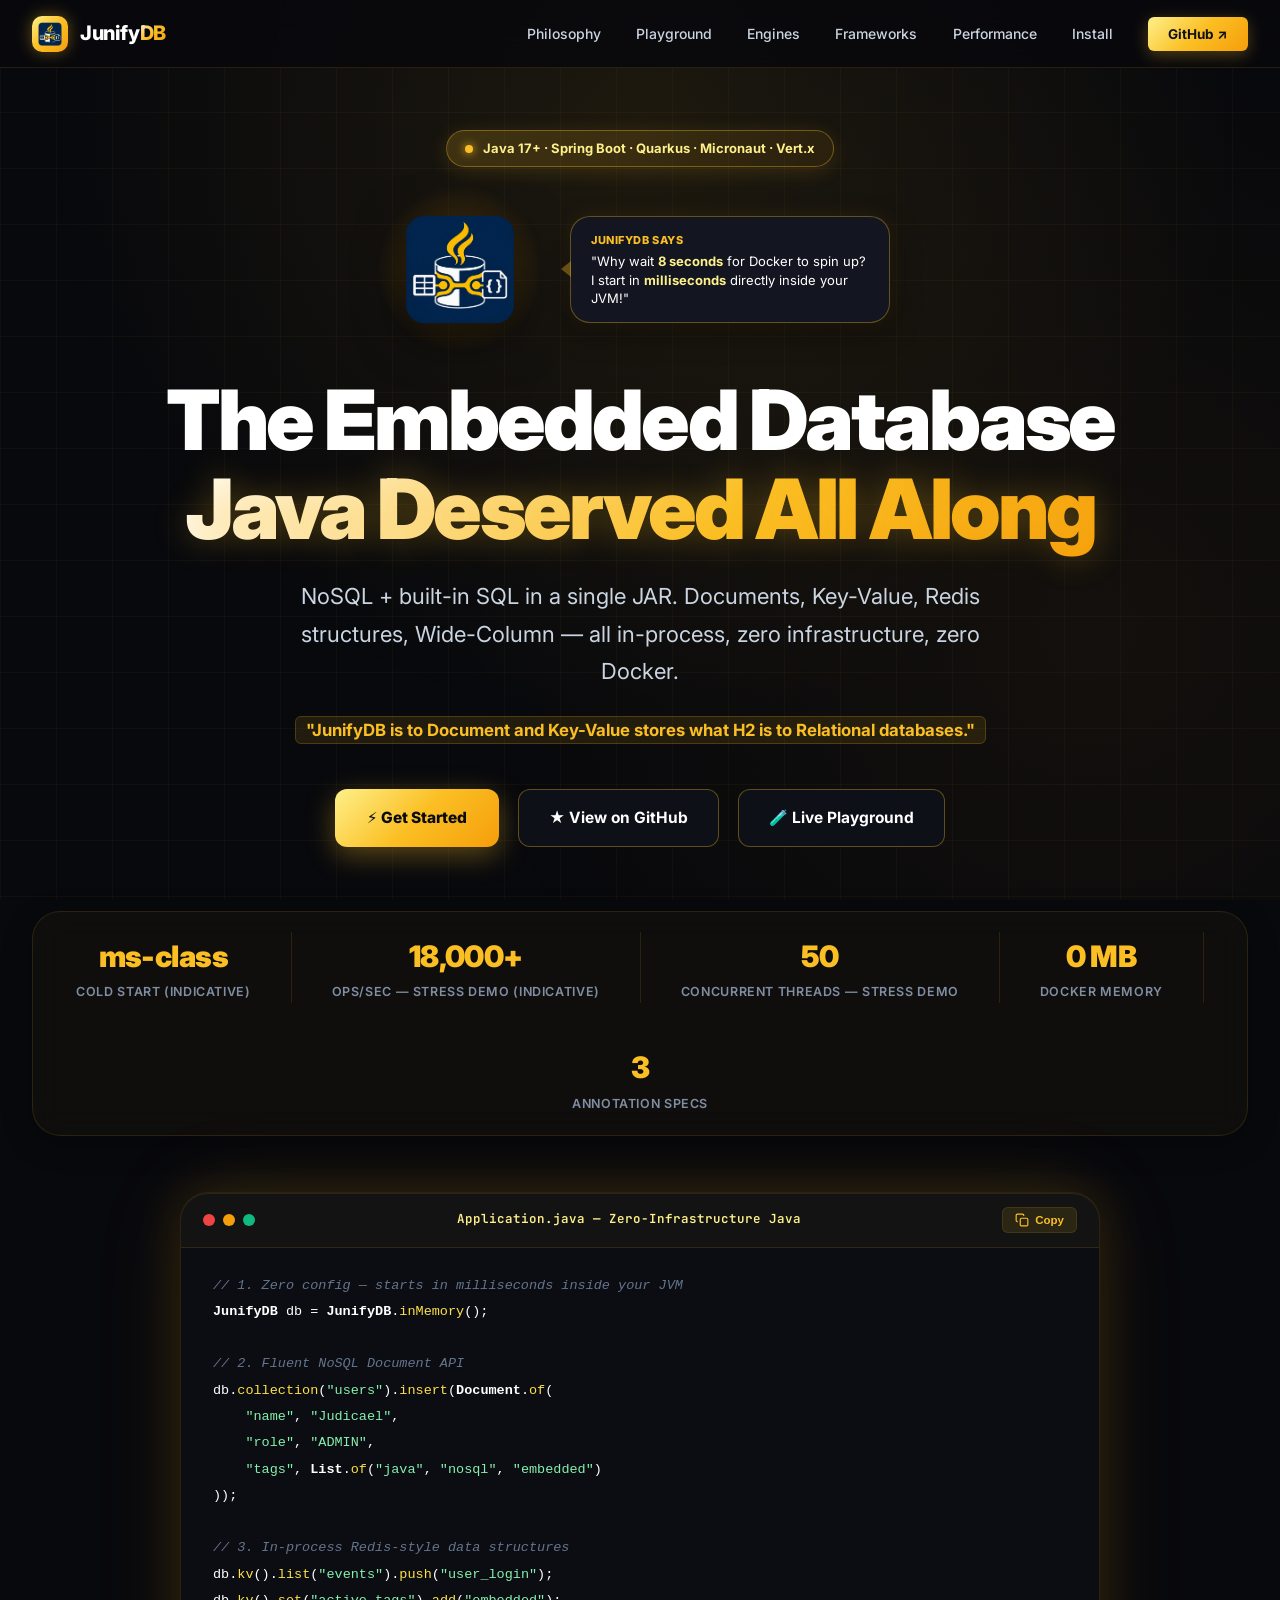
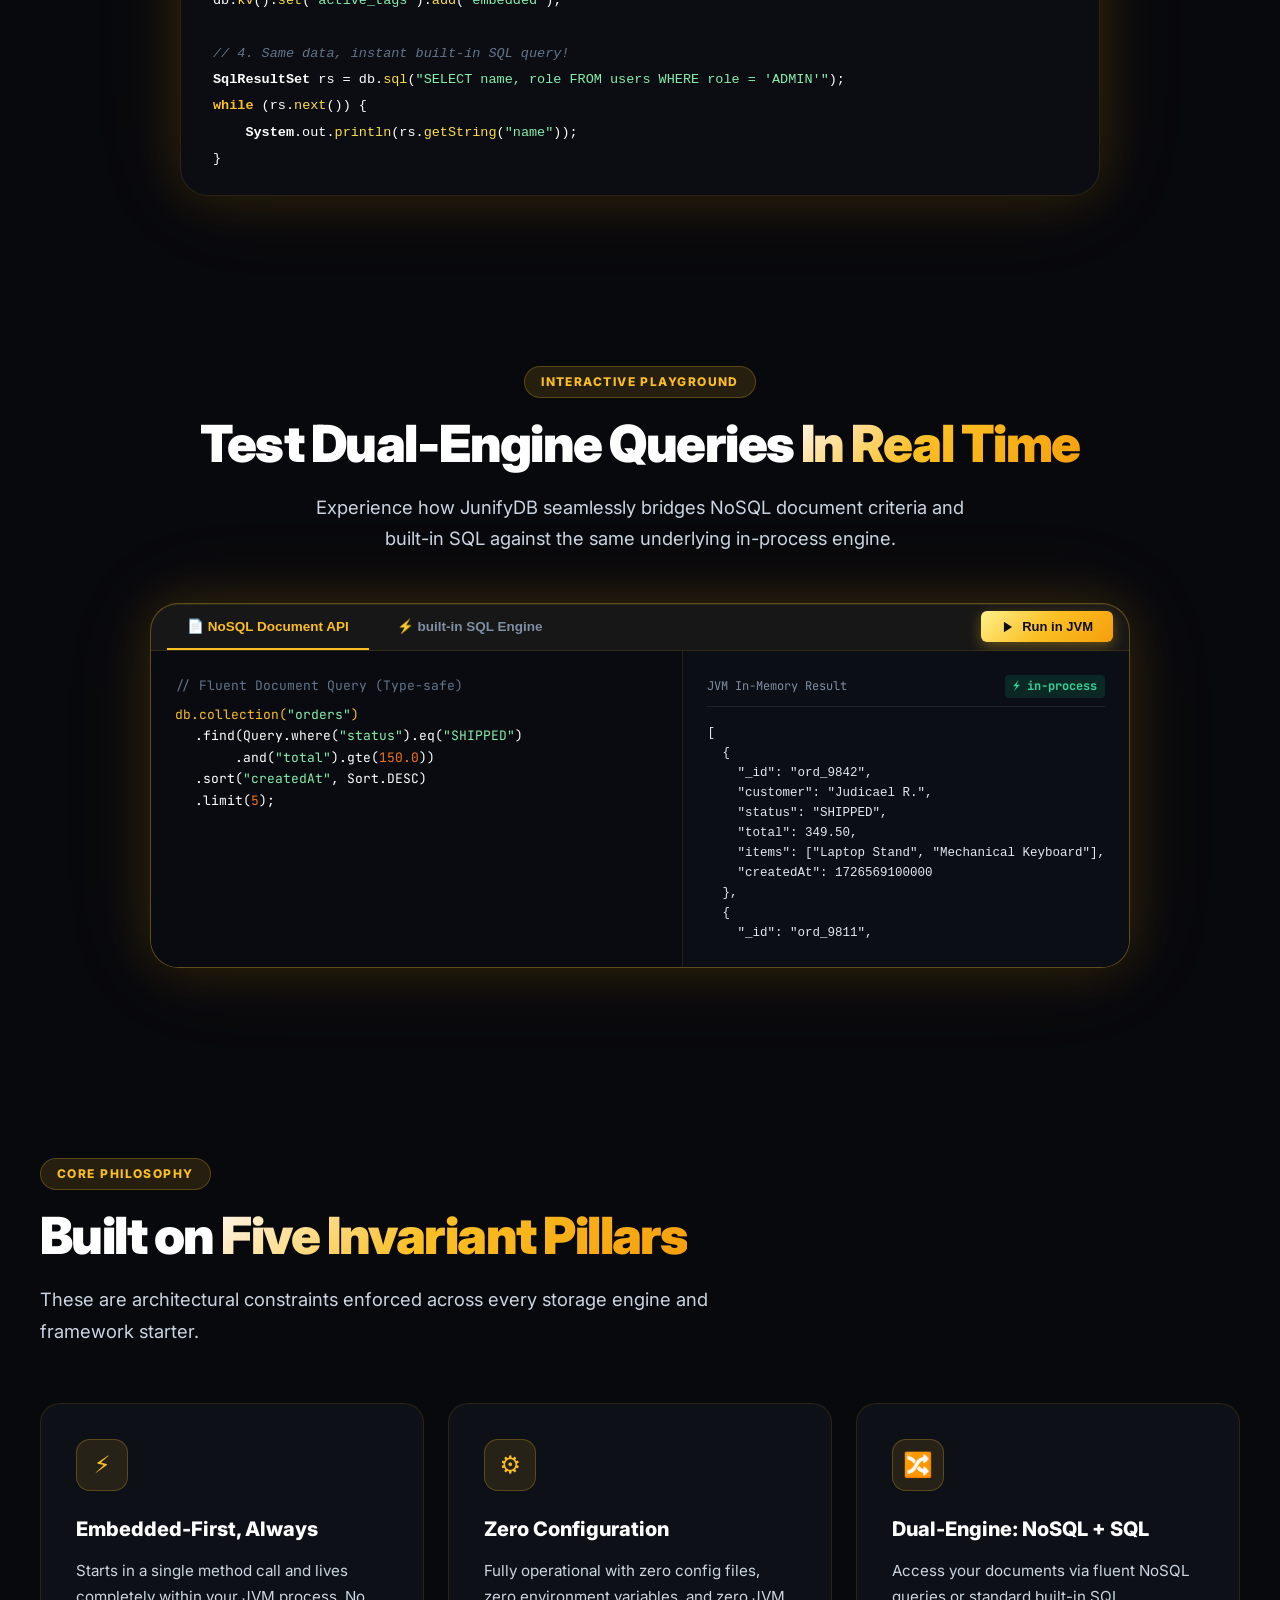
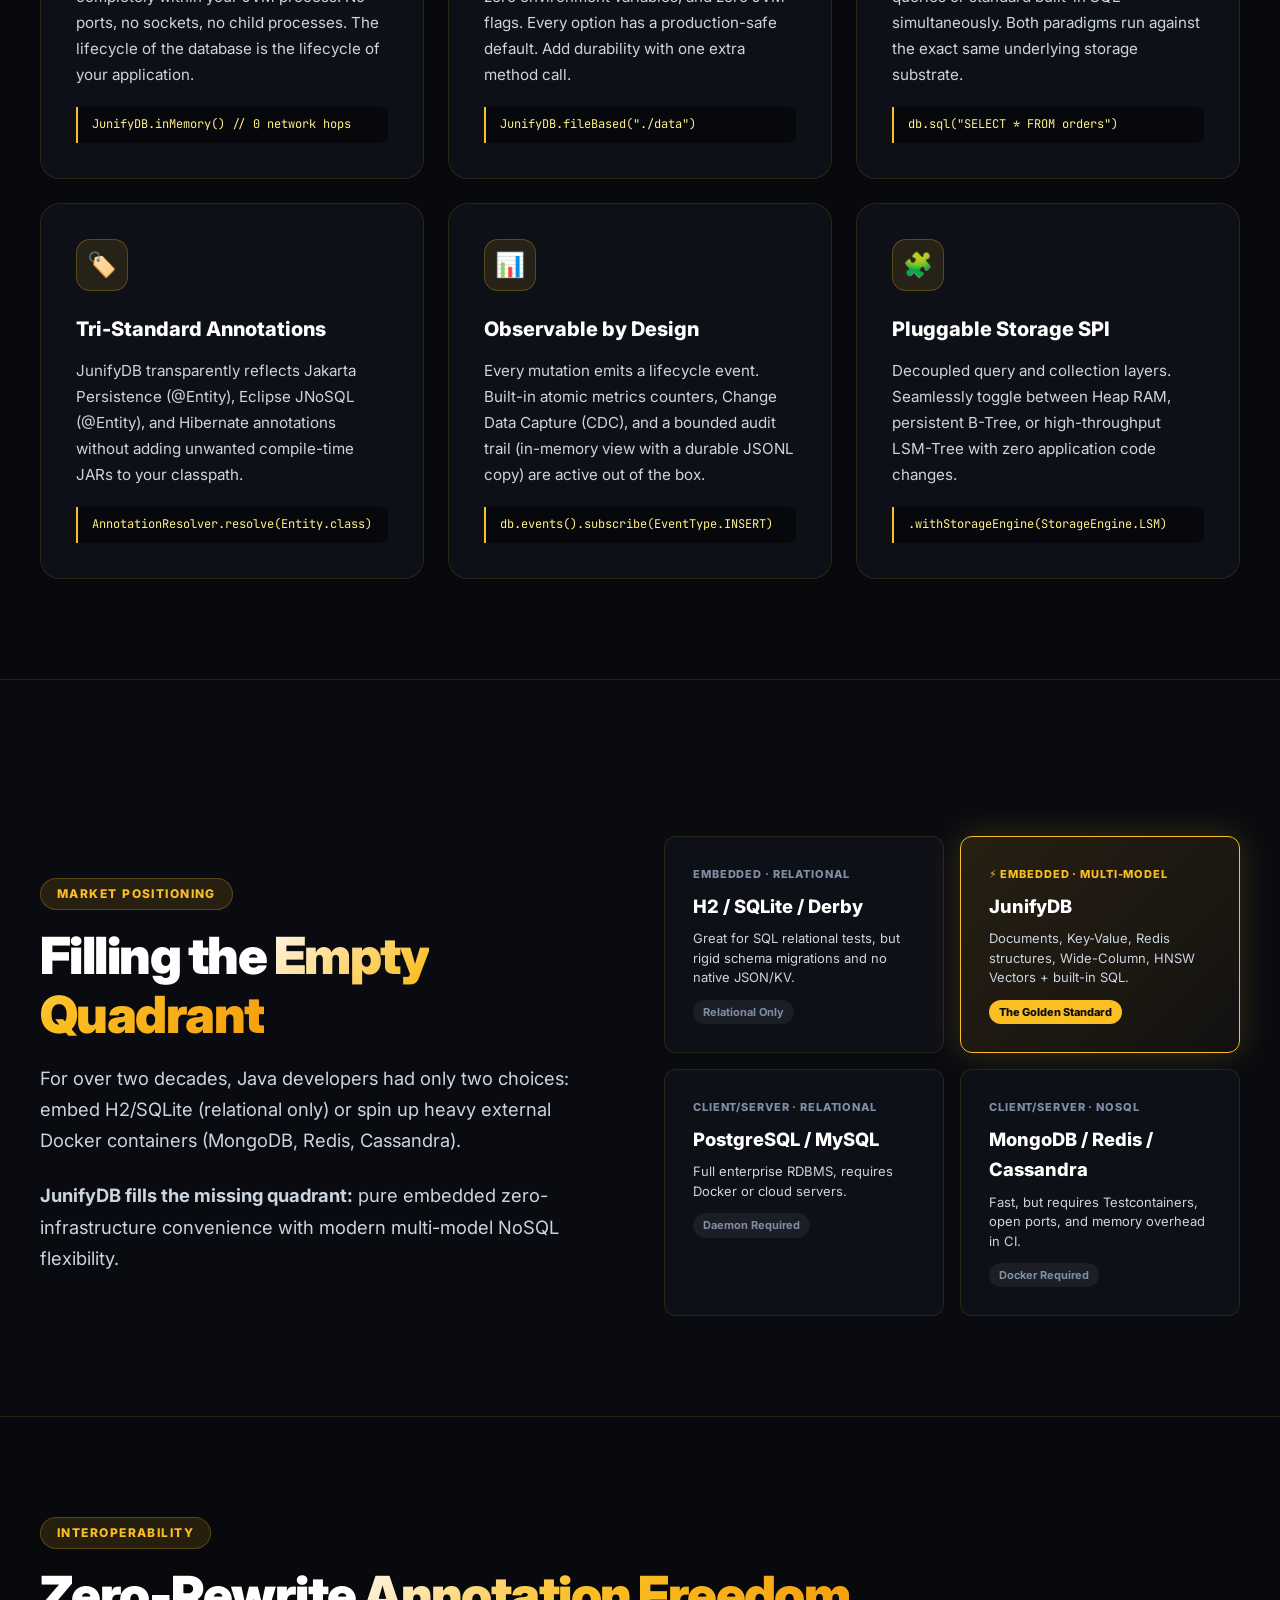
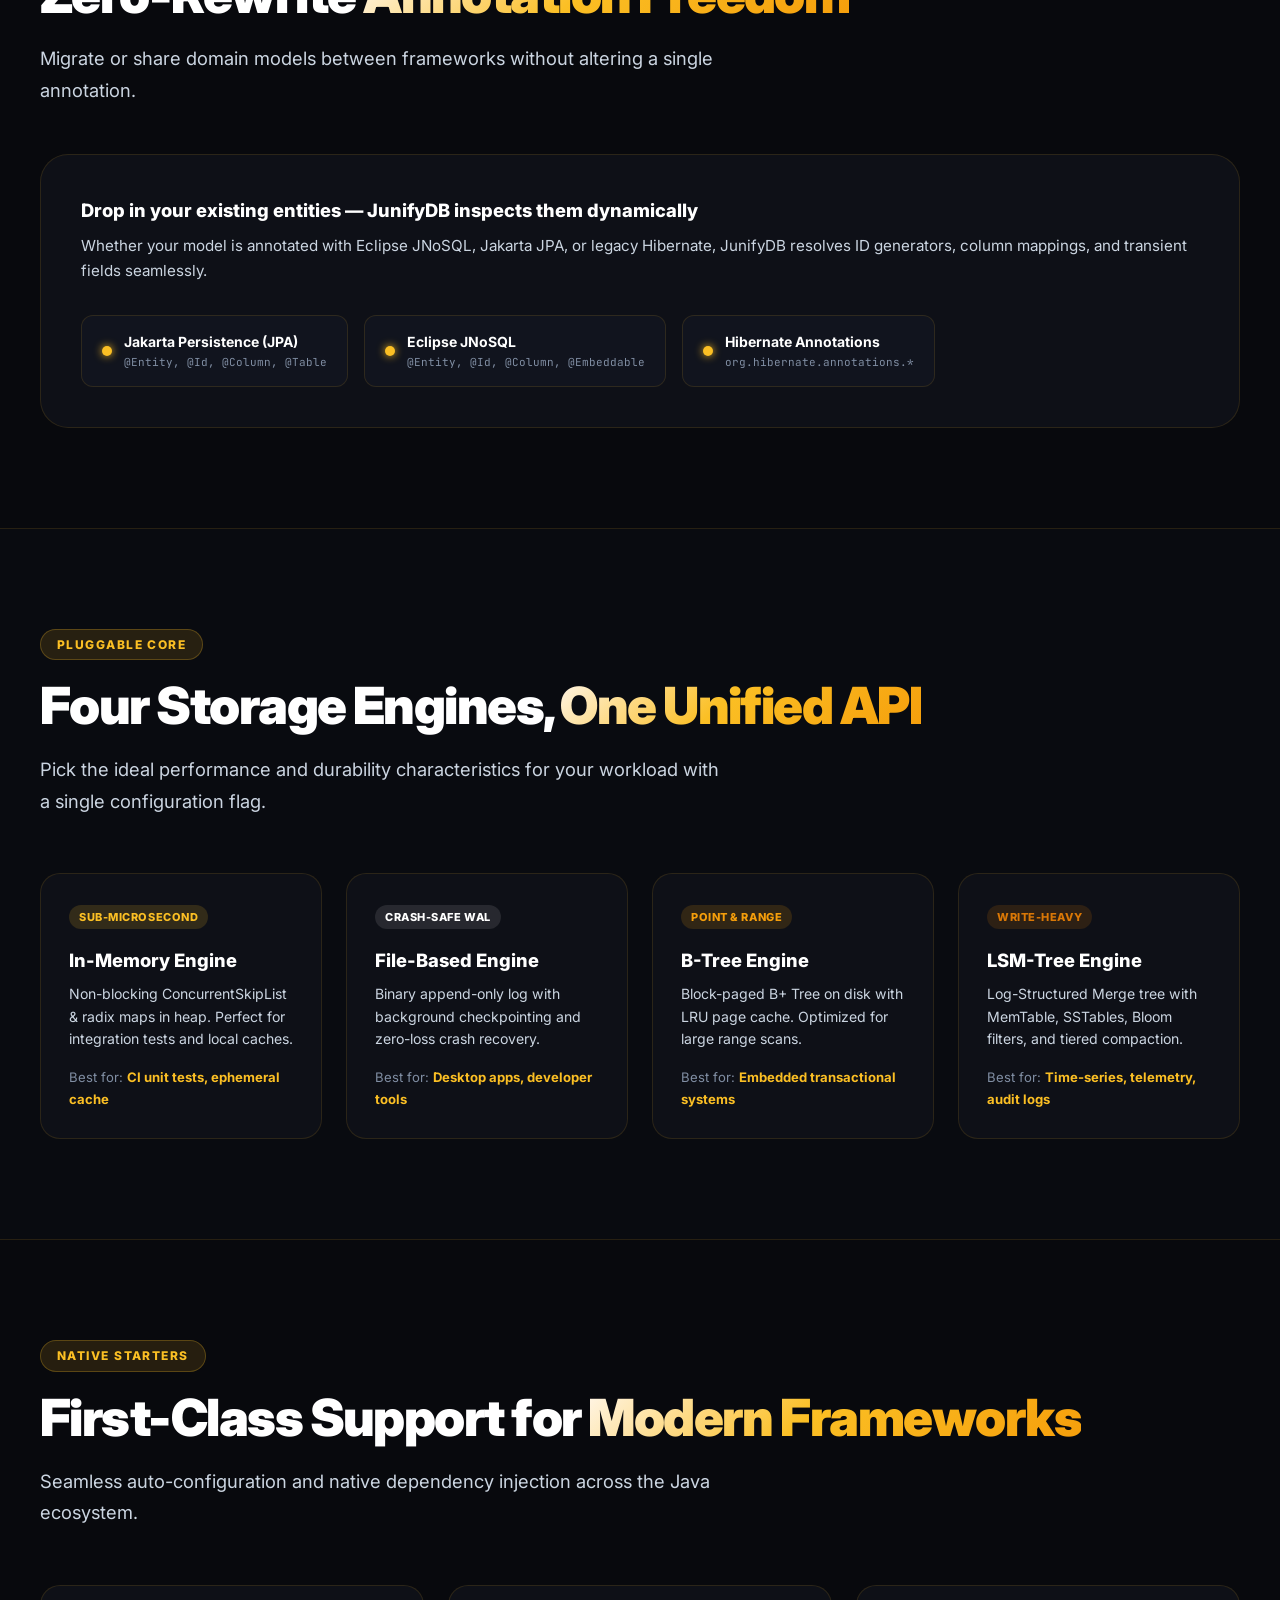
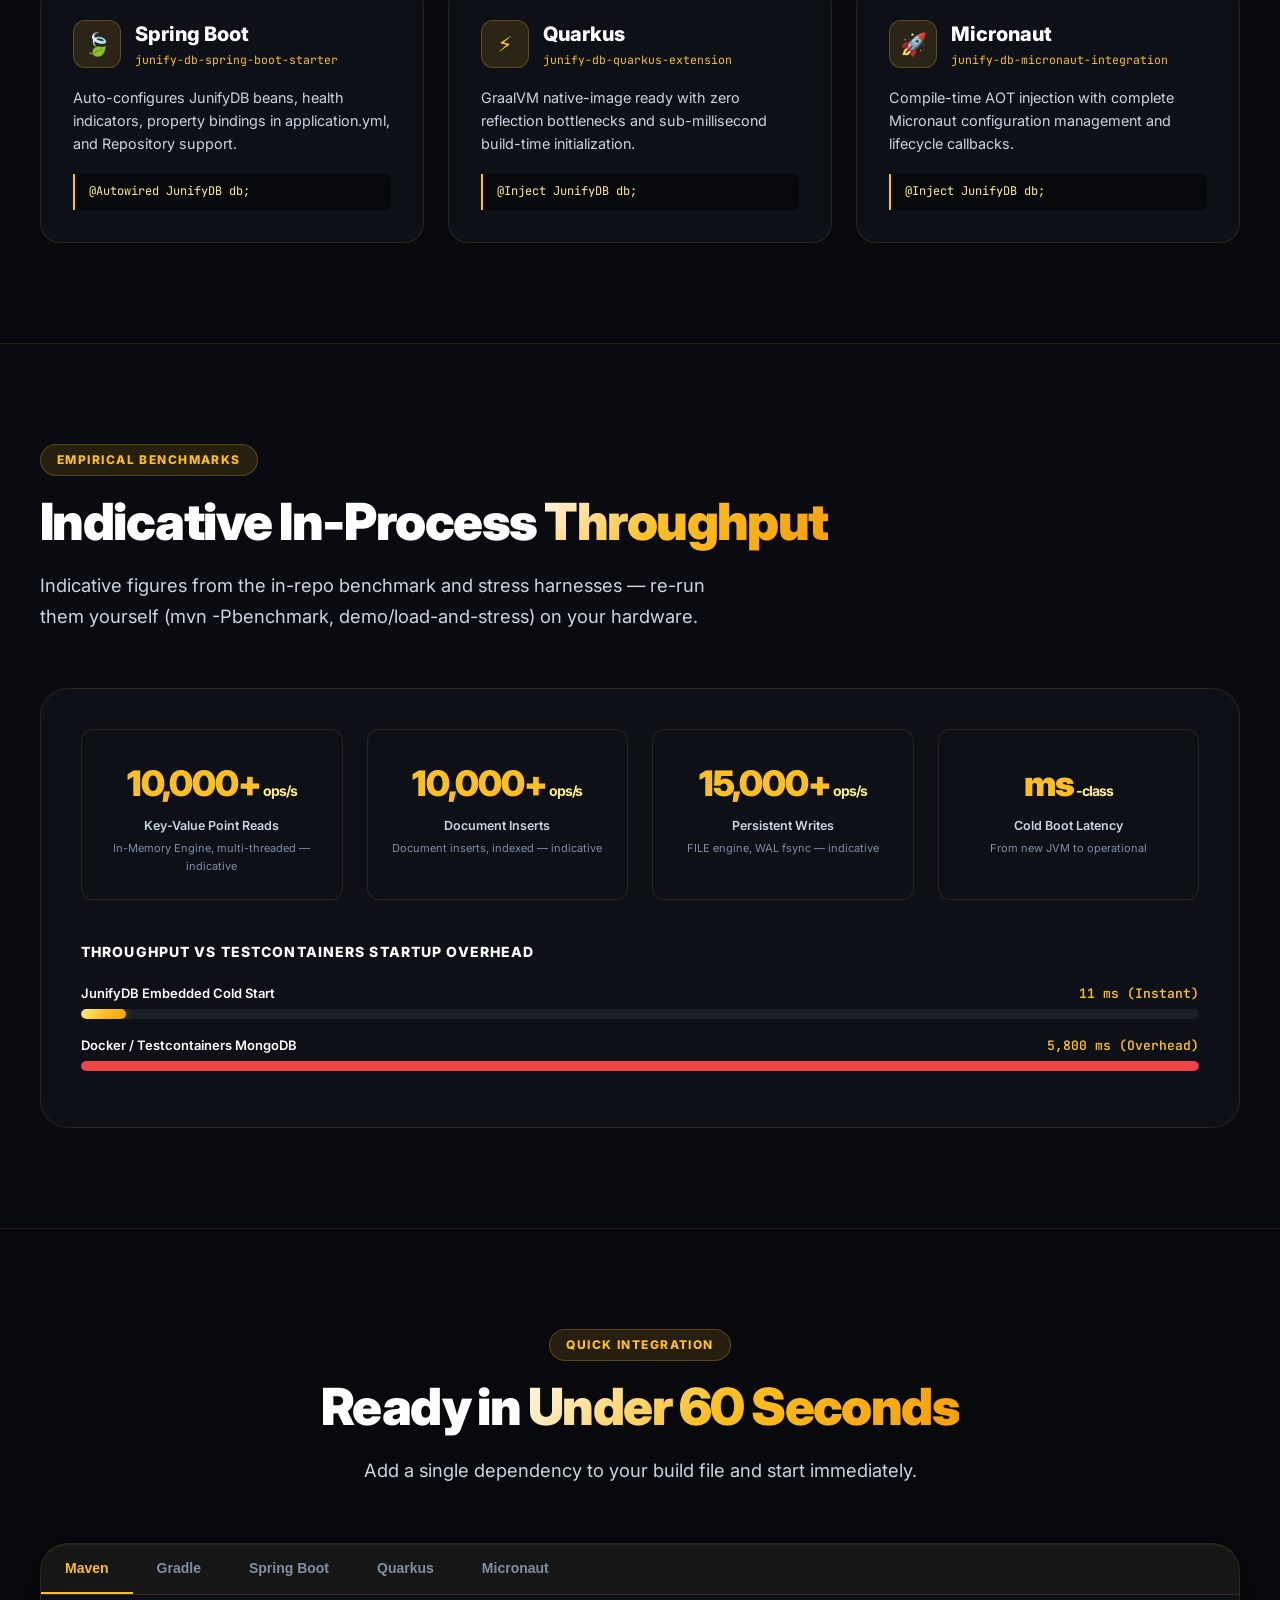
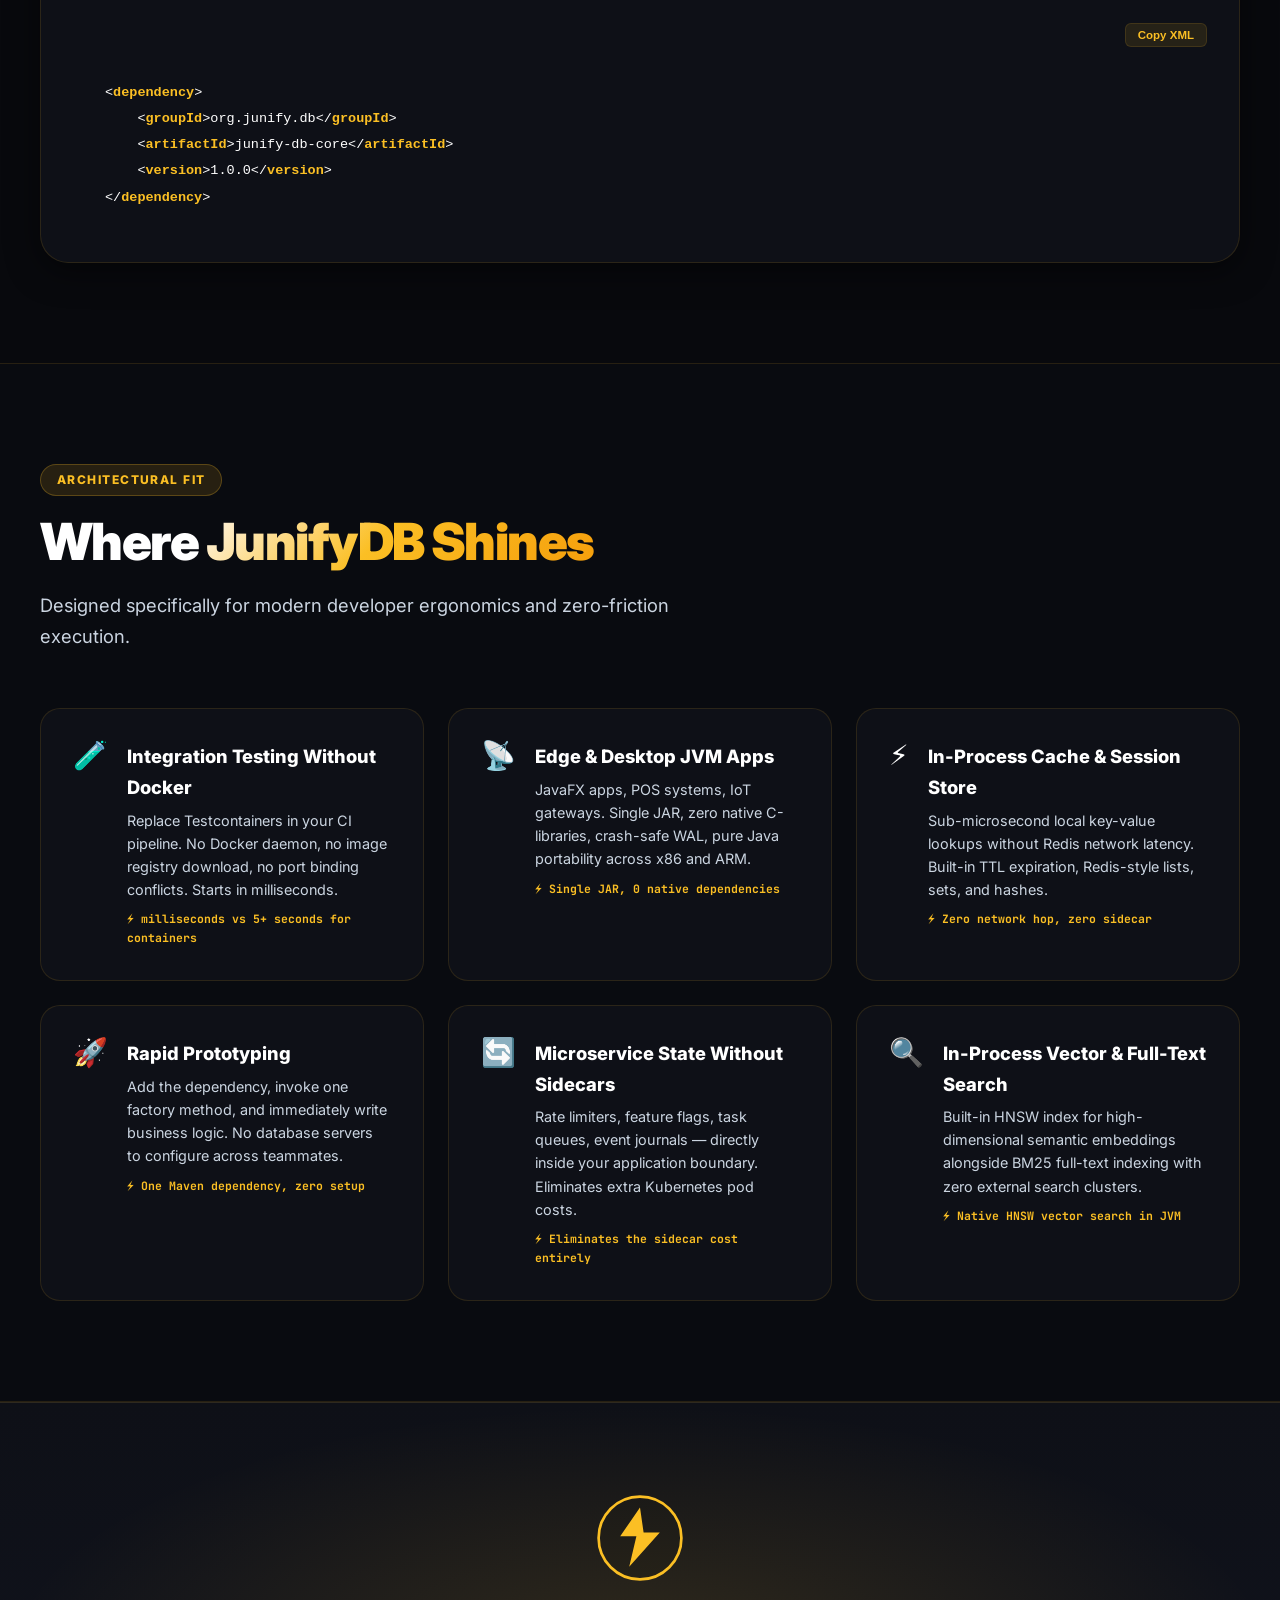
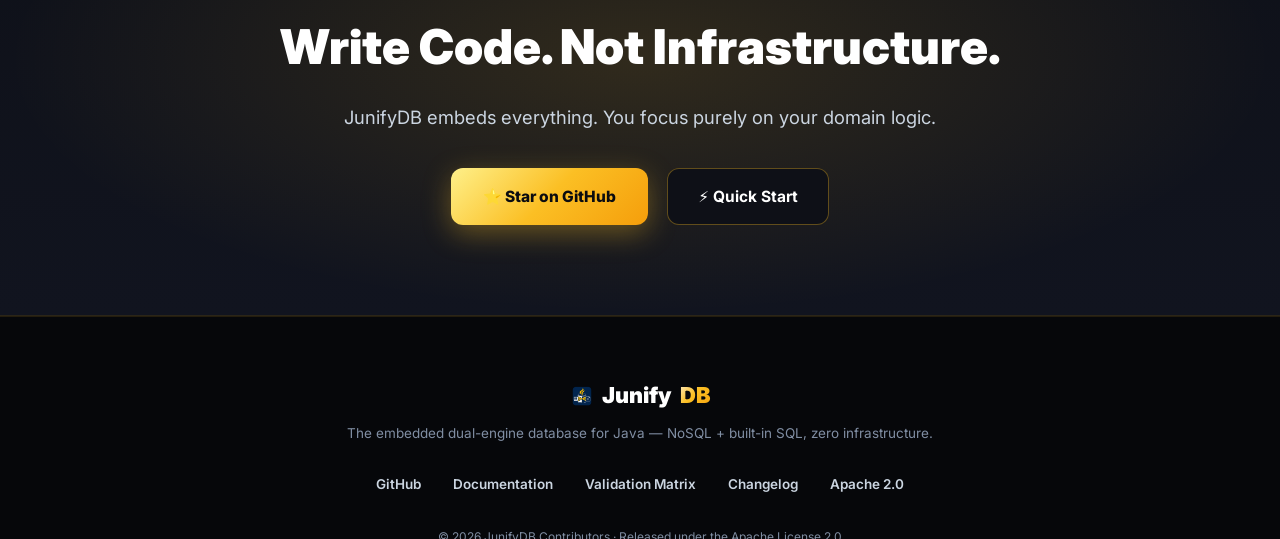
==== commit 6ec890fa: "site: apply canonical owner-supplied logo across nav, hero, favicon; add assets Supersedes the inter" ====
--- a/index.html
+++ b/index.html
@@ -14,8 +14,9 @@
   <meta name="twitter:title" content="JunifyDB — Embedded Dual-Engine Java Database" />
   <meta name="twitter:description" content="Blazing 85k+ ops/sec embedded NoSQL + SQL for JVM applications." />
 
-  <!-- SVG Favicon with Volt Mascot Emblem -->
-  <link rel="icon" type="image/svg+xml" href="data:image/svg+xml,<svg xmlns='http://www.w3.org/2000/svg' viewBox='0 0 100 100'><circle cx='50' cy='50' r='46' fill='%230f1117' stroke='%23fbbf24' stroke-width='4'/><path d='M50 16 L28 48 L46 48 L38 82 L72 44 L54 44 Z' fill='url(%23g)'/><defs><linearGradient id='g' x1='0%25' y1='0%25' x2='100%25' y2='100%25'><stop offset='0%25' stop-color='%23fef08a'/><stop offset='50%25' stop-color='%23fbbf24'/><stop offset='100%25' stop-color='%23f59e0b'/></linearGradient></defs></svg>" />
+  <!-- Canonical brand favicons (owner-supplied mark, 2026-09-21) -->
+  <link rel="icon" type="image/png" sizes="64x64" href="assets/favicon-64.png" />
+  <link rel="icon" type="image/png" sizes="256x256" href="assets/favicon-256.png" />
 
   <link rel="preconnect" href="https://fonts.googleapis.com" />
   <link rel="preconnect" href="https://fonts.gstatic.com" crossorigin />
@@ -894,13 +895,10 @@
 <nav>
   <a href="#" class="nav-logo">
     <div class="nav-logo-icon">
-      <!-- Volt Mini SVG Icon -->
-      <svg width="22" height="22" viewBox="0 0 100 100" fill="none" xmlns="http://www.w3.org/2000/svg">
-        <path d="M50 14 L26 48 L46 48 L36 84 L74 44 L54 44 Z" fill="#0f1117"/>
-      </svg>
+      <!-- Canonical JunifyDB logo (2026-09-21, owner-supplied mark) -->
+      <img src="assets/junifydb-logo.png" alt="JunifyDB logo" width="30" height="30" style="border-radius:8px;" />
     </div>
     <span class="nav-logo-text">Junify<span>DB</span></span>
-    <span class="nav-mascot-pill">⚡ Volt</span>
   </a>
 
   <ul class="nav-links">
@@ -940,88 +938,22 @@
     Java 17+ · Spring Boot · Quarkus · Micronaut · Vert.x
   </div>
 
-  <!-- Volt Mascot Row -->
+  <!-- Canonical brand row (owner-supplied logo, 2026-09-21) -->
   <div class="hero-mascot-row">
-    <div class="mascot-avatar-wrap" title="Meet Volt — The JunifyDB Mascot!">
+    <div class="mascot-avatar-wrap" title="JunifyDB — the embedded dual-engine database for Java">
       <div class="mascot-aura"></div>
-      <!-- Detailed Volt Cyber Cheetah Vector Mascot -->
-      <svg class="mascot-svg" viewBox="0 0 200 200" fill="none" xmlns="http://www.w3.org/2000/svg">
-        <defs>
-          <linearGradient id="furG" x1="0%" y1="0%" x2="100%" y2="100%">
-            <stop offset="0%" stop-color="#fffbeb"/>
-            <stop offset="35%" stop-color="#fef08a"/>
-            <stop offset="70%" stop-color="#fbbf24"/>
-            <stop offset="100%" stop-color="#d97706"/>
-          </linearGradient>
-          <linearGradient id="earG" x1="0%" y1="100%" x2="0%" y2="0%">
-            <stop offset="0%" stop-color="#b45309"/>
-            <stop offset="100%" stop-color="#f59e0b"/>
-          </linearGradient>
-          <linearGradient id="visorG" x1="0%" y1="0%" x2="100%" y2="0%">
-            <stop offset="0%" stop-color="#0f1117"/>
-            <stop offset="50%" stop-color="#1f2433"/>
-            <stop offset="100%" stop-color="#0f1117"/>
-          </linearGradient>
-          <linearGradient id="eyeG" x1="0%" y1="0%" x2="0%" y2="100%">
-            <stop offset="0%" stop-color="#ffffff"/>
-            <stop offset="100%" stop-color="#fbbf24"/>
-          </linearGradient>
-        </defs>
-
-        <!-- Dynamic Electric Background Halo Rings -->
-        <circle cx="100" cy="100" r="88" stroke="#fbbf24" stroke-width="2" stroke-dasharray="8 6" opacity="0.4"/>
-        <circle cx="100" cy="100" r="76" stroke="#f59e0b" stroke-width="1.5" opacity="0.3"/>
-
-        <!-- Cheetah Ears (Lightning tipped) -->
-        <polygon points="50,42 22,12 62,28" fill="url(#furG)" stroke="#b45309" stroke-width="2.5"/>
-        <polygon points="46,38 32,20 54,29" fill="url(#earG)"/>
-        <polygon points="150,42 178,12 138,28" fill="url(#furG)" stroke="#b45309" stroke-width="2.5"/>
-        <polygon points="154,38 168,20 146,29" fill="url(#earG)"/>
-
-        <!-- Cheetah Face Base -->
-        <path d="M52,50 C36,80 40,126 70,154 C82,166 118,166 130,154 C160,126 164,80 148,50 C132,32 68,32 52,50 Z"
-              fill="url(#furG)" stroke="#b45309" stroke-width="3"/>
-
-        <!-- Iconic Tear Marks (Cheetah facial lines) -->
-        <path d="M72,92 Q68,118 64,136" stroke="#92400e" stroke-width="3.5" stroke-linecap="round"/>
-        <path d="M128,92 Q132,118 136,136" stroke="#92400e" stroke-width="3.5" stroke-linecap="round"/>
-
-        <!-- Snout & Whisker Pads -->
-        <path d="M84,124 C84,116 116,116 116,124 C116,138 84,138 84,124 Z" fill="#ffffff" opacity="0.95"/>
-        <!-- Cheetah Nose (Triangle) -->
-        <polygon points="94,120 106,120 100,128" fill="#451a03"/>
-        <line x1="100" y1="128" x2="100" y2="136" stroke="#451a03" stroke-width="2.5"/>
-
-        <!-- Cyber Visor / Eyes -->
-        <rect x="58" y="76" width="84" height="28" rx="8" fill="url(#visorG)" stroke="#fbbf24" stroke-width="2.5"/>
-        <!-- Electric Glowing Eyes -->
-        <ellipse cx="78" cy="90" rx="8" ry="6" fill="url(#eyeG)"/>
-        <ellipse cx="122" cy="90" rx="8" ry="6" fill="url(#eyeG)"/>
-        <circle cx="79" cy="89" r="2.5" fill="#0f1117"/>
-        <circle cx="123" cy="89" r="2.5" fill="#0f1117"/>
-
-        <!-- Forehead Lightning Sigil -->
-        <polygon points="100,44 94,58 102,58 96,72 108,54 100,54" fill="#ffffff" stroke="#fbbf24" stroke-width="1"/>
-
-        <!-- Electric Whiskers -->
-        <line x1="42" y1="124" x2="16" y2="116" stroke="#fbbf24" stroke-width="2.5" stroke-linecap="round"/>
-        <line x1="40" y1="134" x2="12" y2="136" stroke="#fbbf24" stroke-width="2.5" stroke-linecap="round"/>
-        <line x1="158" y1="124" x2="184" y2="116" stroke="#fbbf24" stroke-width="2.5" stroke-linecap="round"/>
-        <line x1="160" y1="134" x2="188" y2="136" stroke="#fbbf24" stroke-width="2.5" stroke-linecap="round"/>
-
-        <!-- High-Tech Collar & JunifyDB Database Cylinder Medal -->
-        <rect x="74" y="160" width="52" height="12" rx="4" fill="#0f1117" stroke="#fbbf24" stroke-width="2"/>
-        <circle cx="100" cy="178" r="14" fill="url(#furG)" stroke="#0f1117" stroke-width="2.5"/>
-        <path d="M96 172 L93 181 L99 181 L96 186 L105 178 L100 178 Z" fill="#0f1117"/>
-      </svg>
-    </div>
-
-    <!-- Volt Mascot Dialogue Bubble -->
+      <img class="mascot-svg" src="assets/junifydb-logo.png" alt="JunifyDB logo" width="180" height="180" style="border-radius:36px; position:relative; z-index:1;" />
+    </div>
+
+    <!-- Brand Dialogue Bubble -->
     <div class="mascot-speech-bubble">
-      <div class="mascot-name-tag">⚡ Volt says</div>
+      <div class="mascot-name-tag">JunifyDB says</div>
       <div class="mascot-speech-text">
         "Why wait <strong>8 seconds</strong> for Docker to spin up? I start in <strong>milliseconds</strong> directly inside your JVM!"
       </div>
+    </div>
+  </div>
+
     </div>
   </div>
 
@@ -1626,10 +1558,7 @@
 <!-- ═══════════════════════════ FOOTER ═══════════════════════════ -->
 <footer>
   <div class="footer-logo">
-    <svg width="24" height="24" viewBox="0 0 100 100" fill="none" xmlns="http://www.w3.org/2000/svg">
-      <circle cx="50" cy="50" r="46" fill="#0f1117" stroke="#fbbf24" stroke-width="4"/>
-      <path d="M50 16 L28 48 L46 48 L38 82 L72 44 L54 44 Z" fill="#fbbf24"/>
-    </svg>
+    <img src="assets/junifydb-logo.png" alt="JunifyDB logo" width="24" height="24" style="border-radius:6px;" />
     Junify<span>DB</span>
   </div>
   <div class="footer-tagline">The embedded dual-engine database for Java — NoSQL + built-in SQL, zero infrastructure.</div>
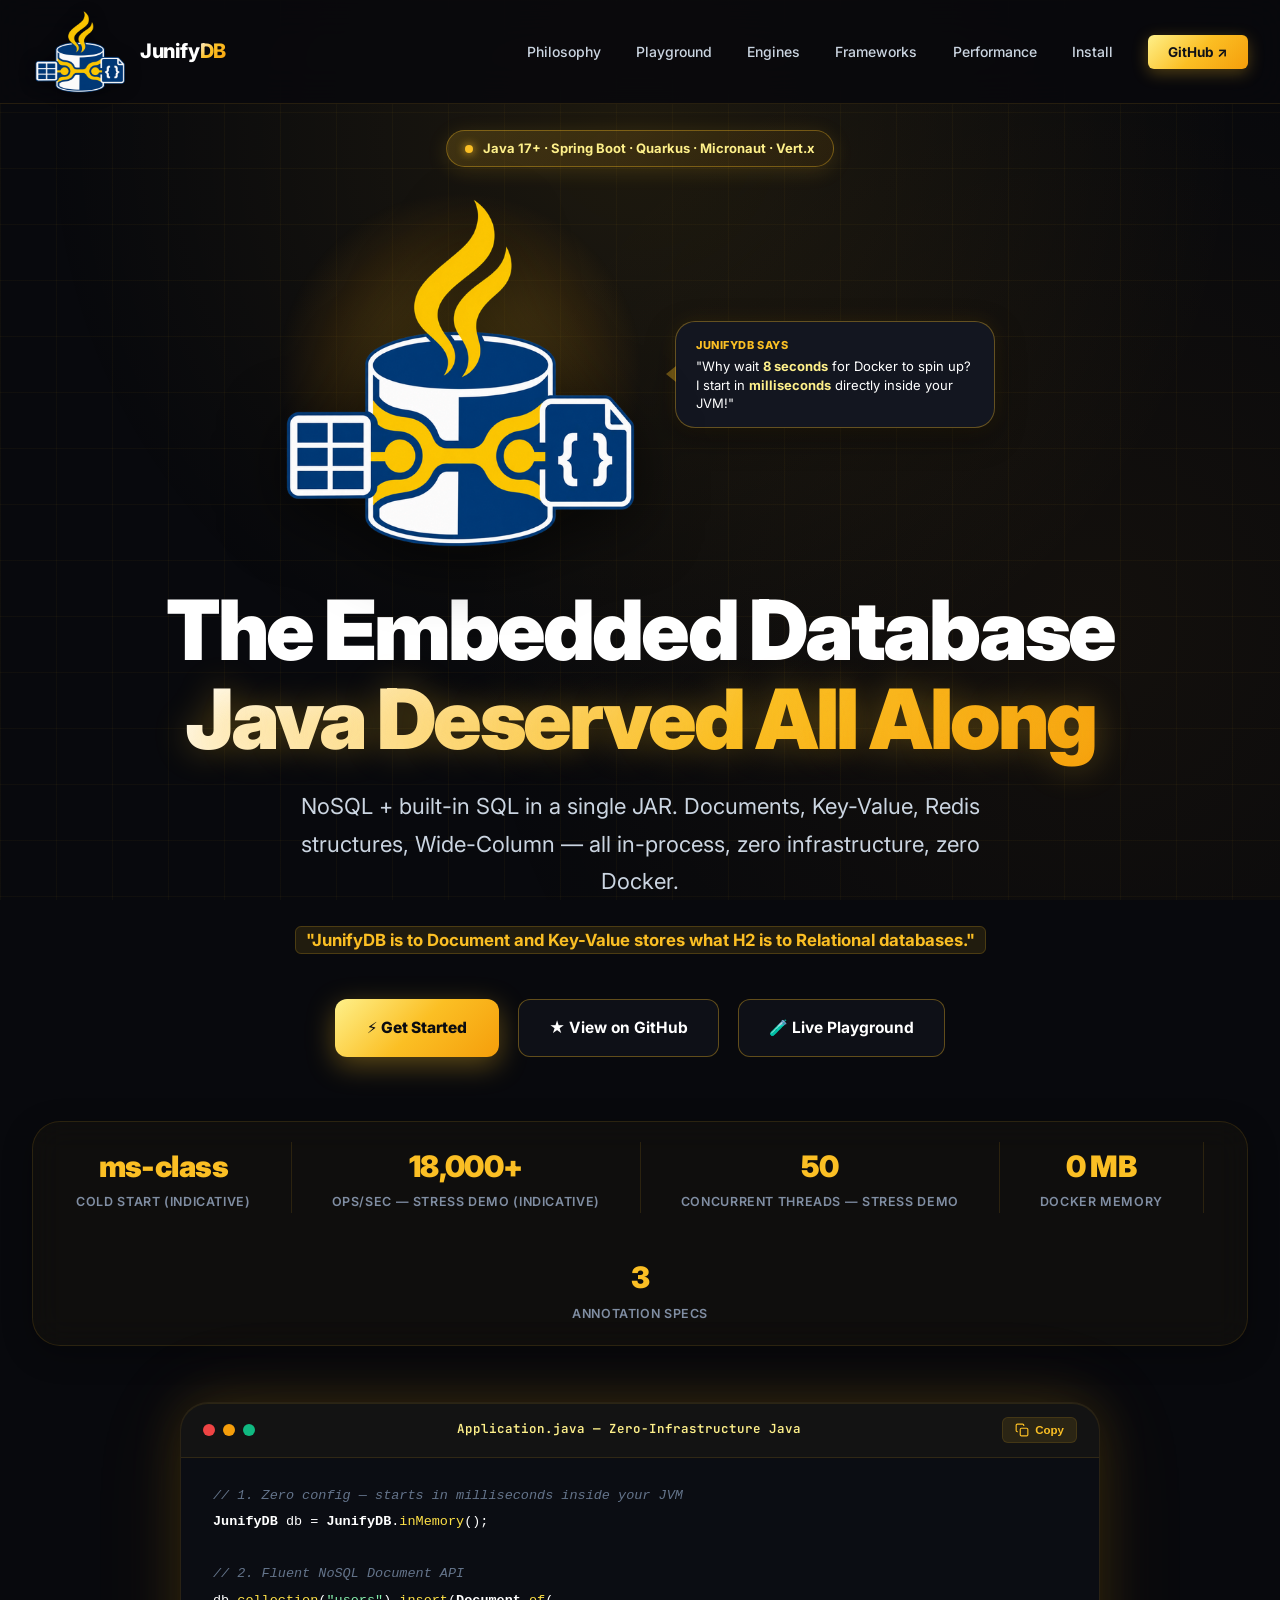
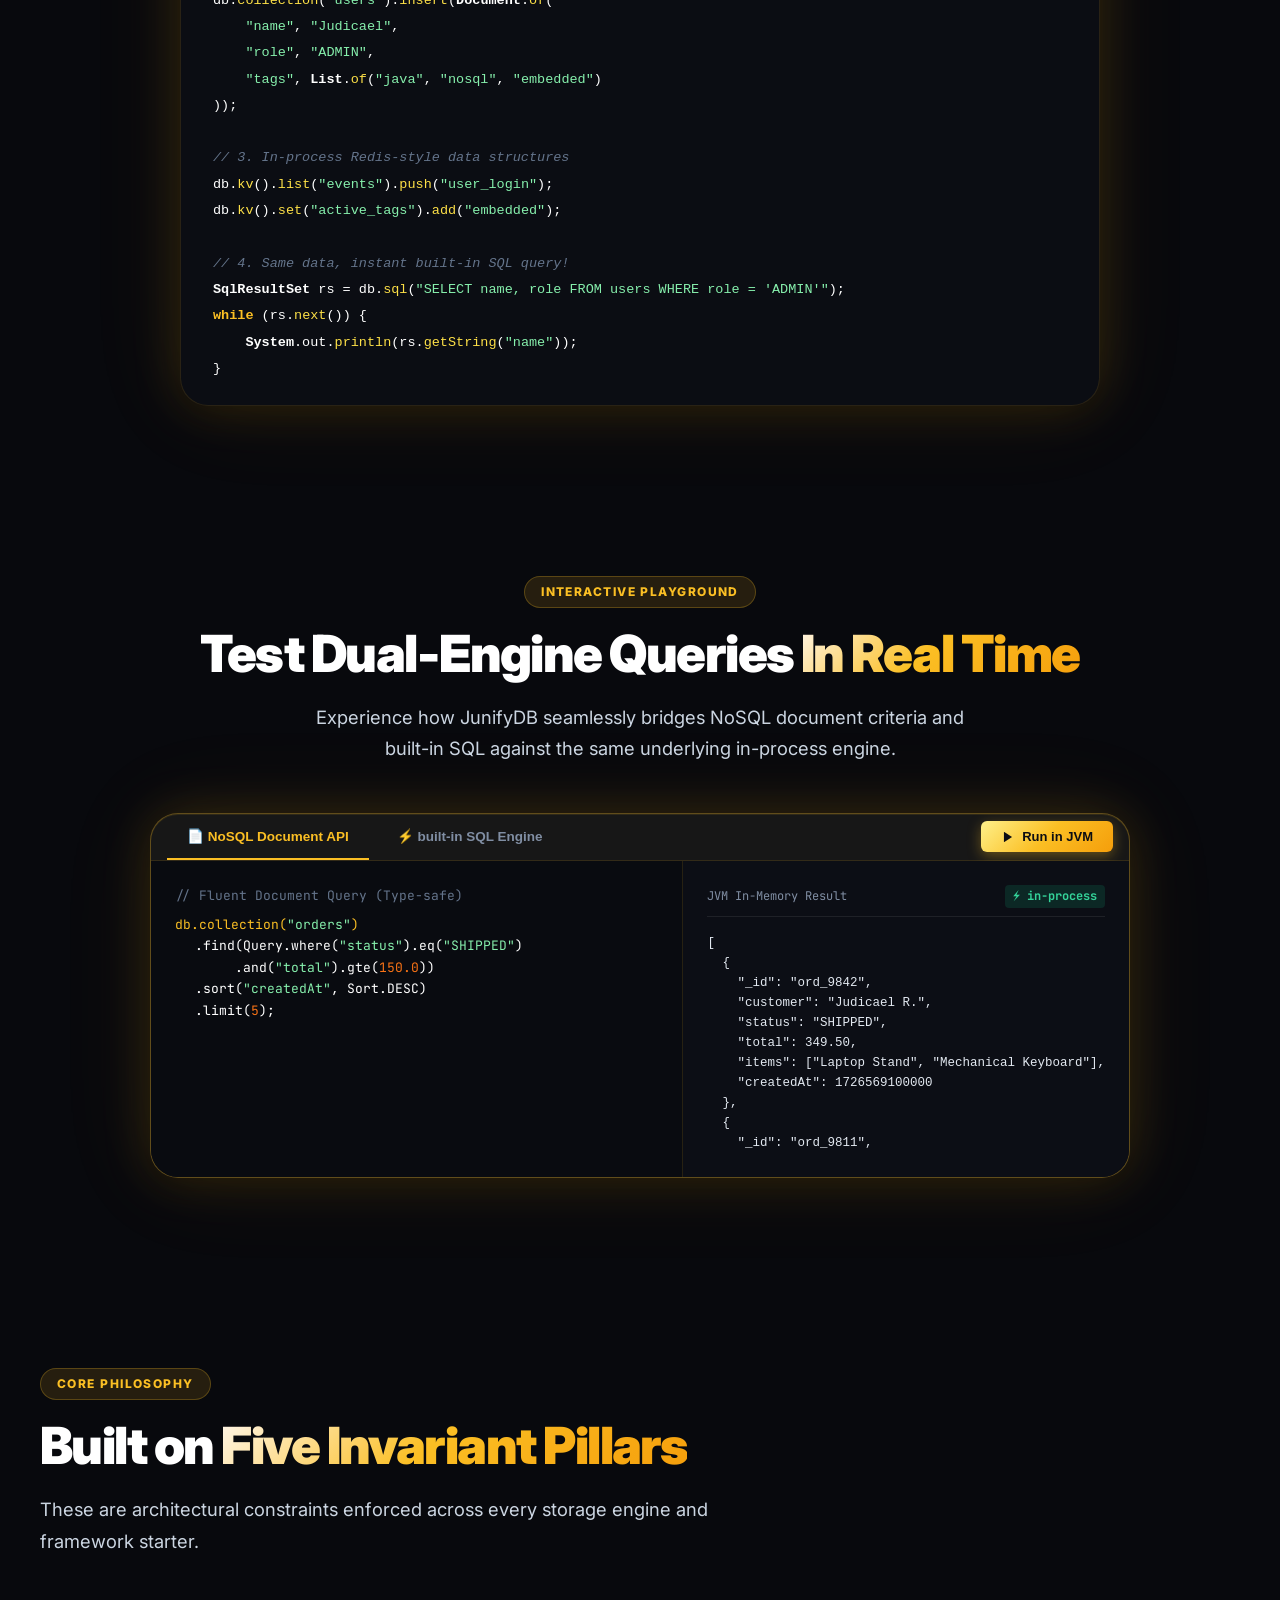
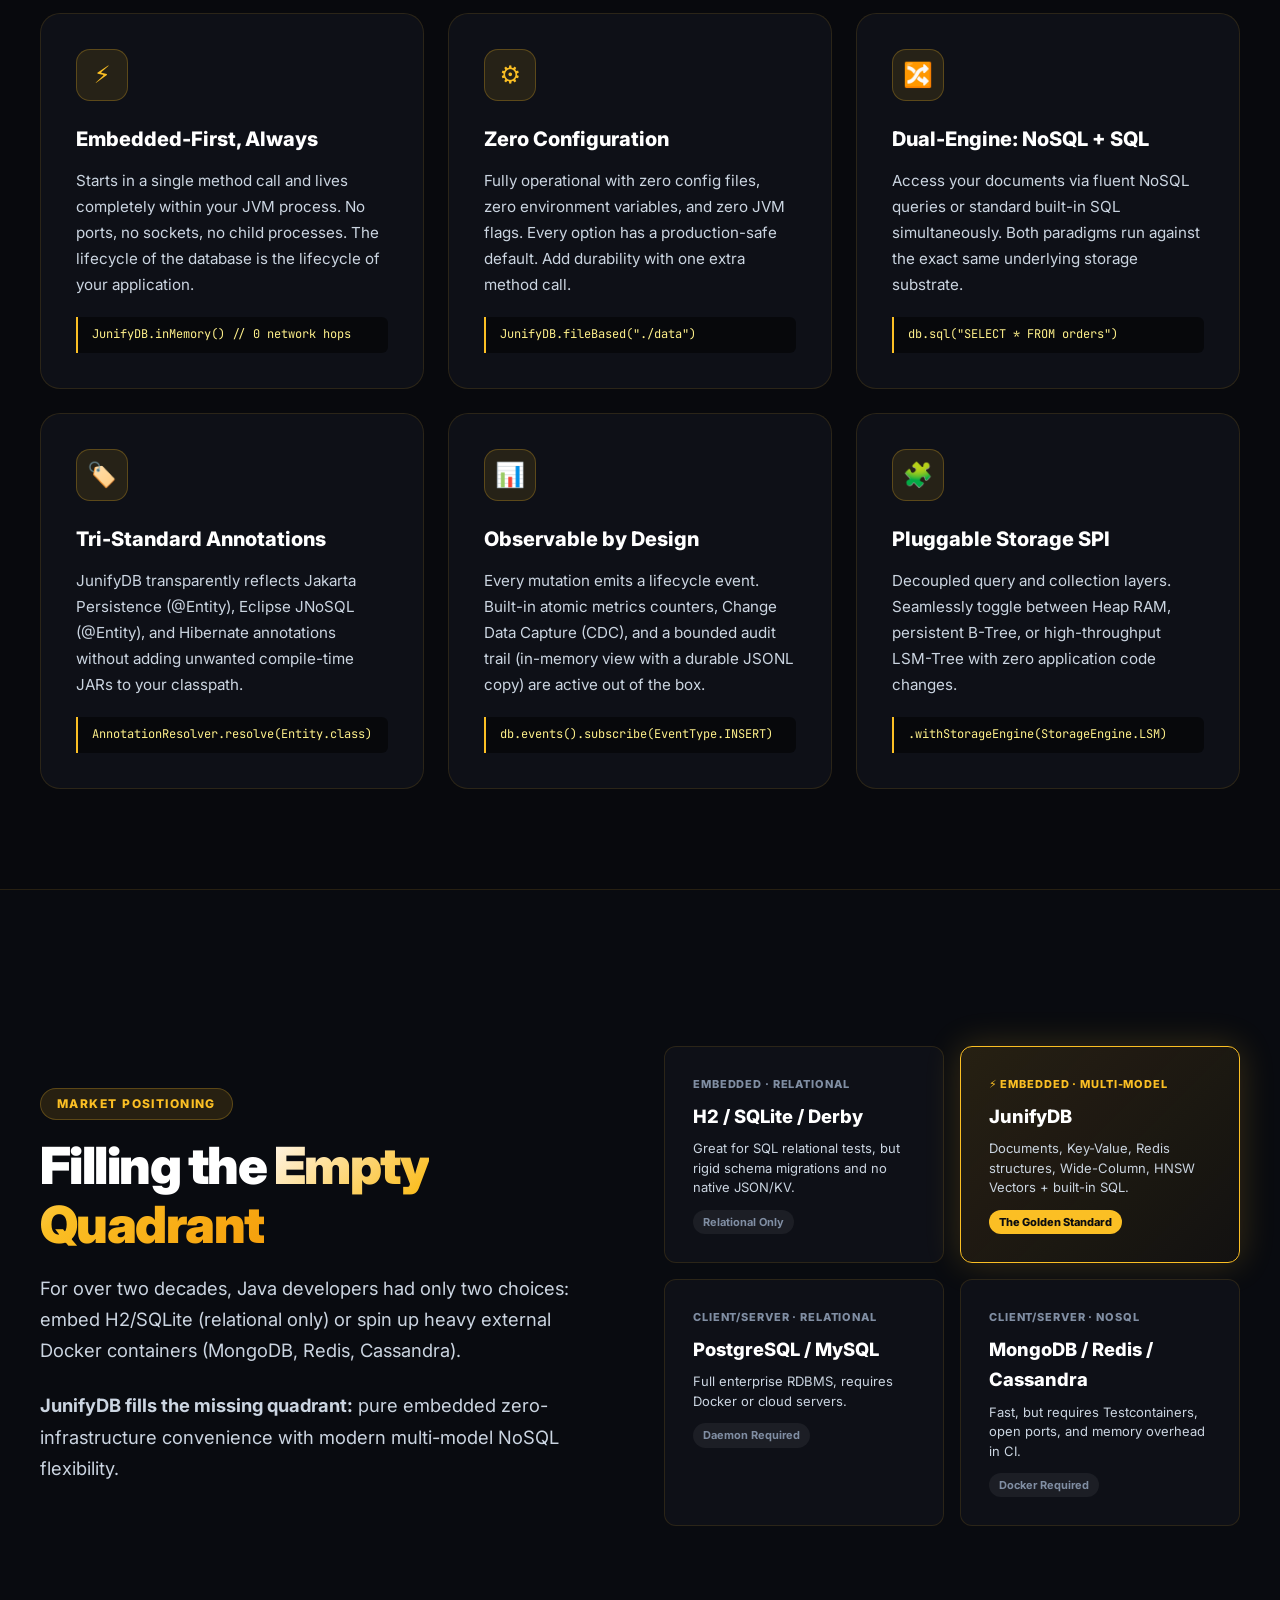
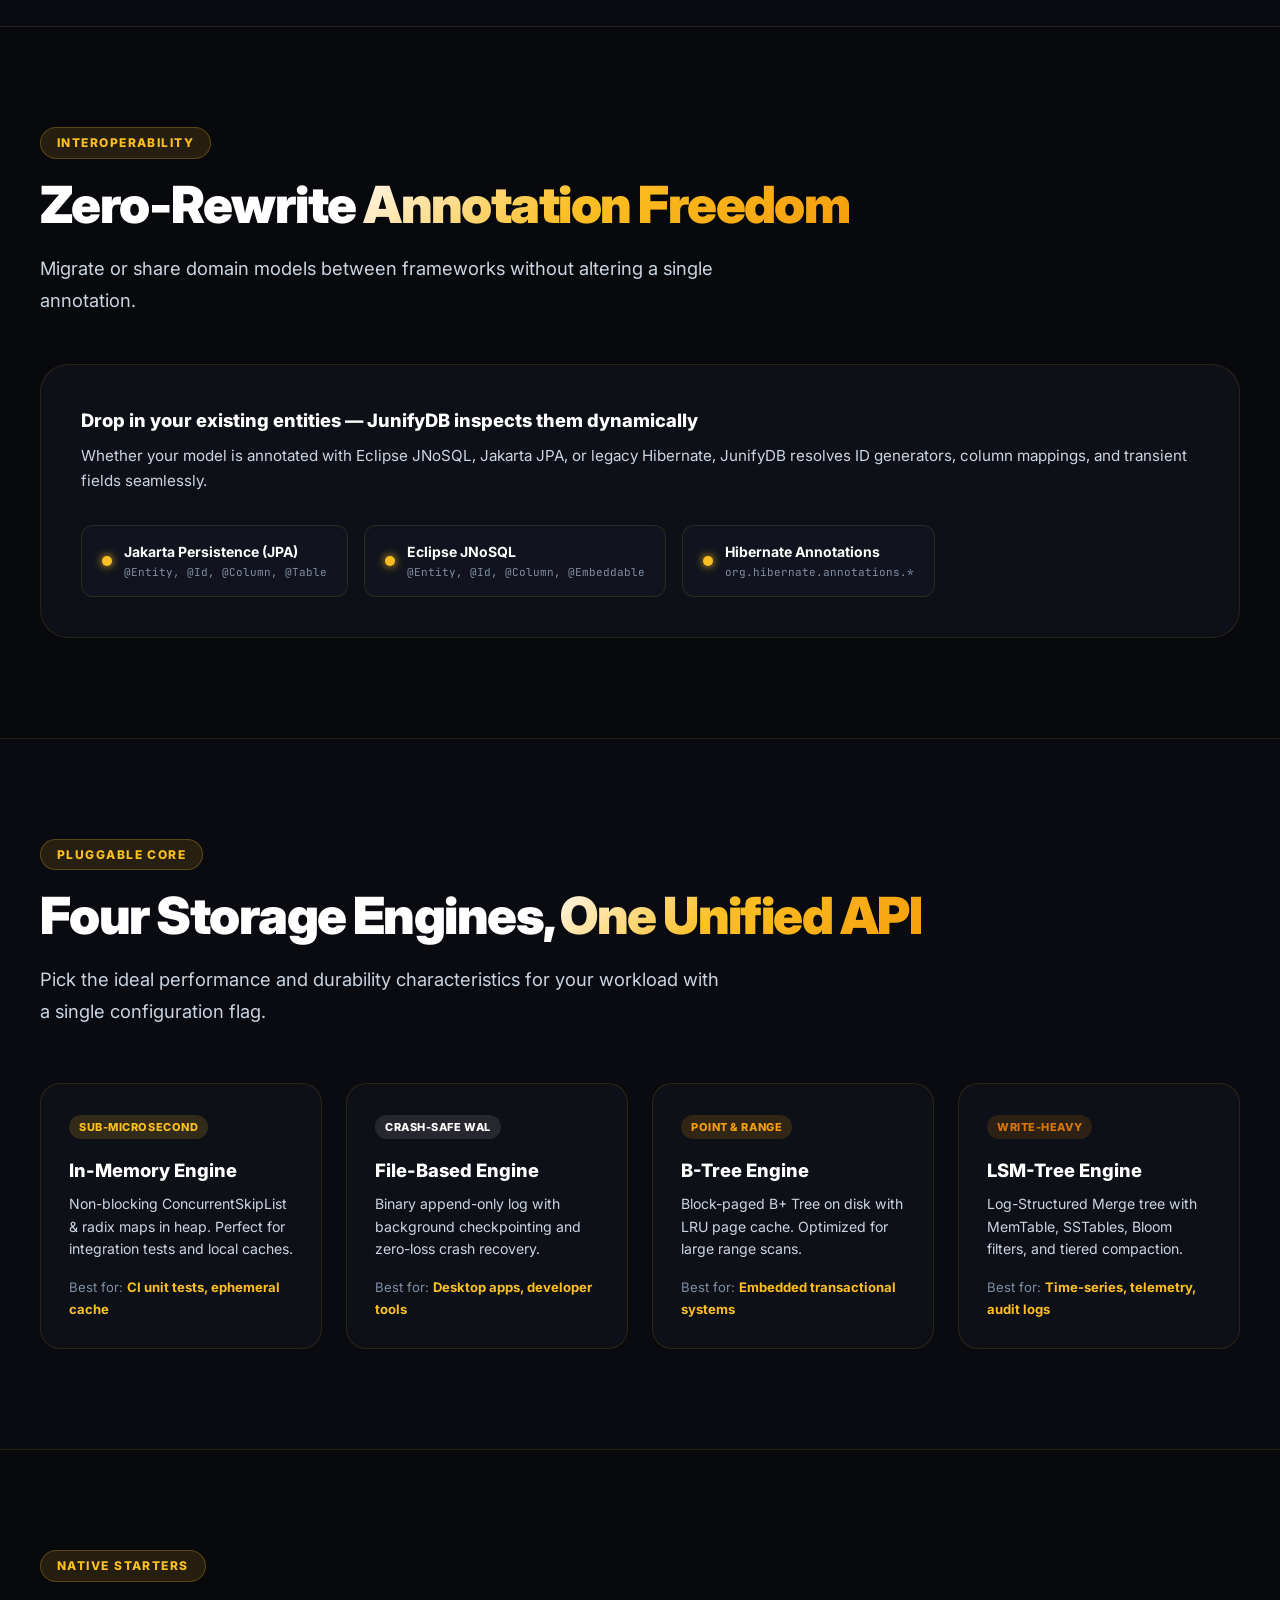
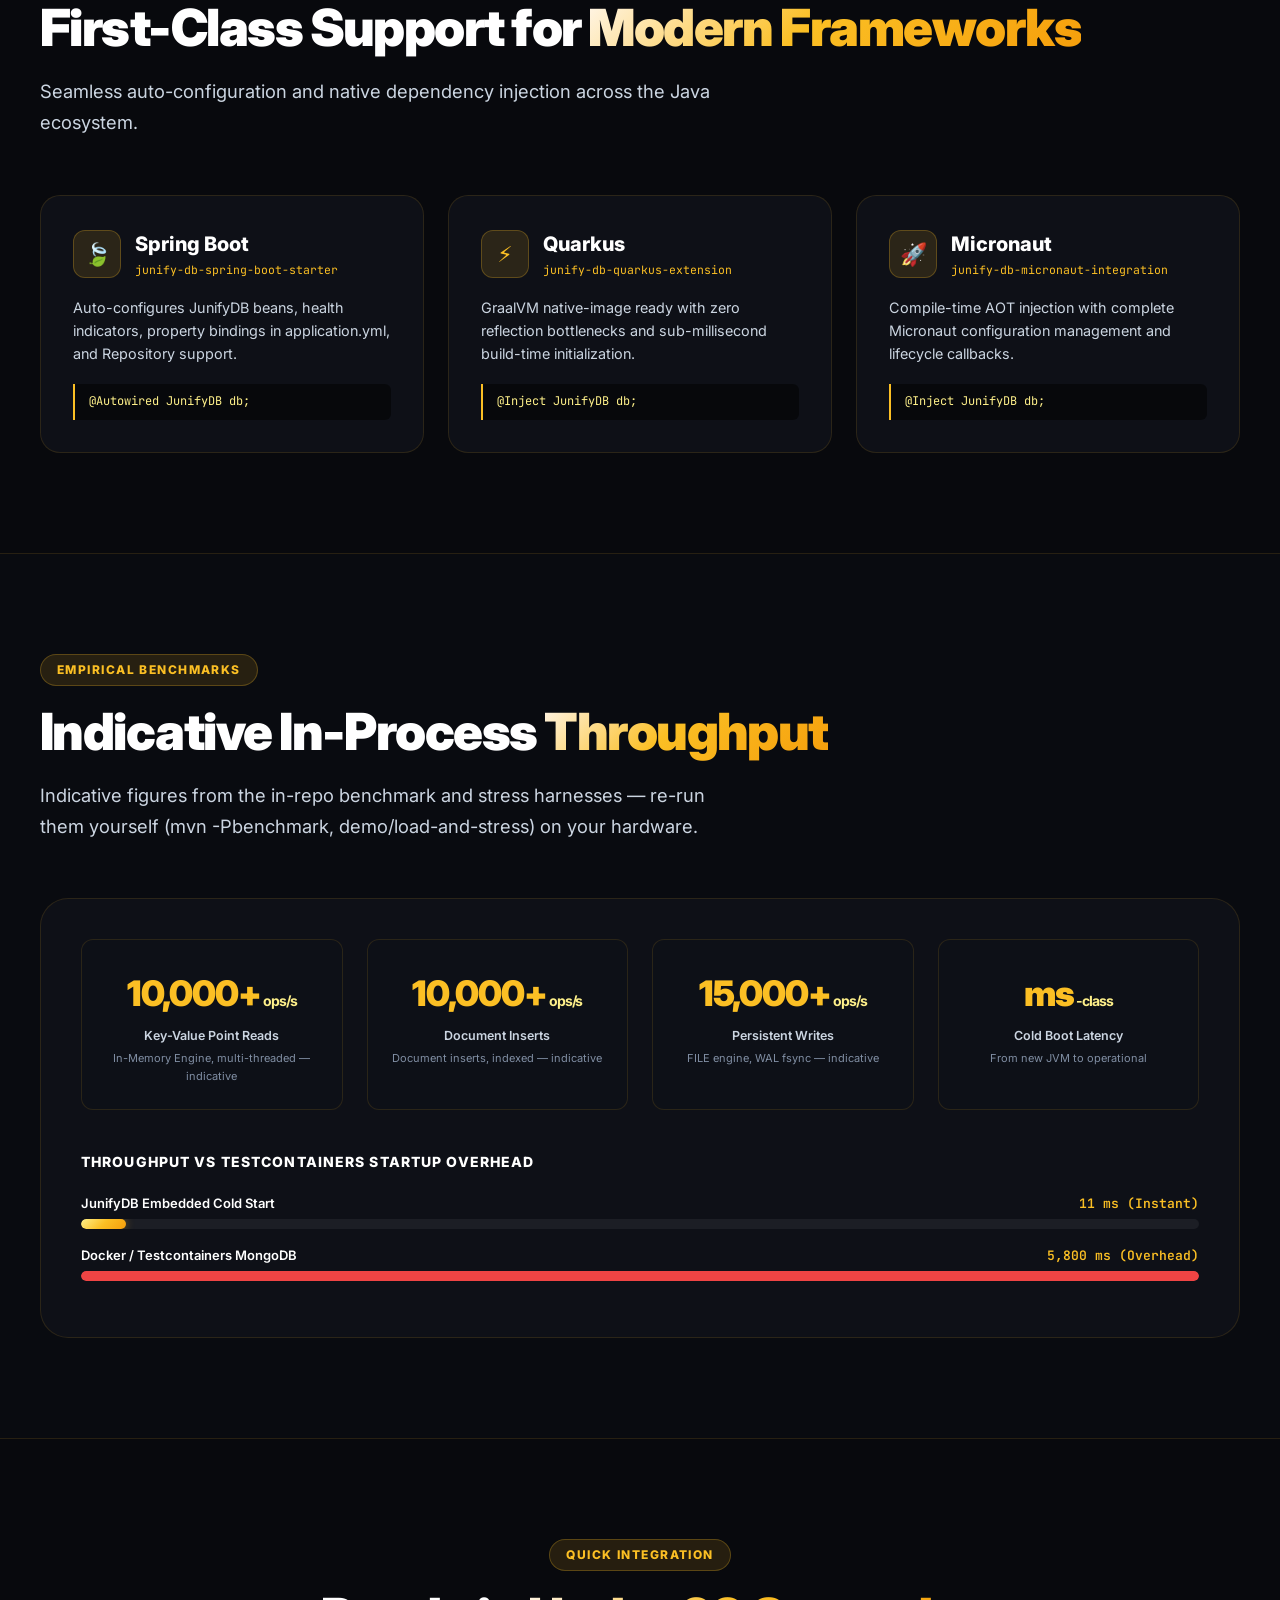
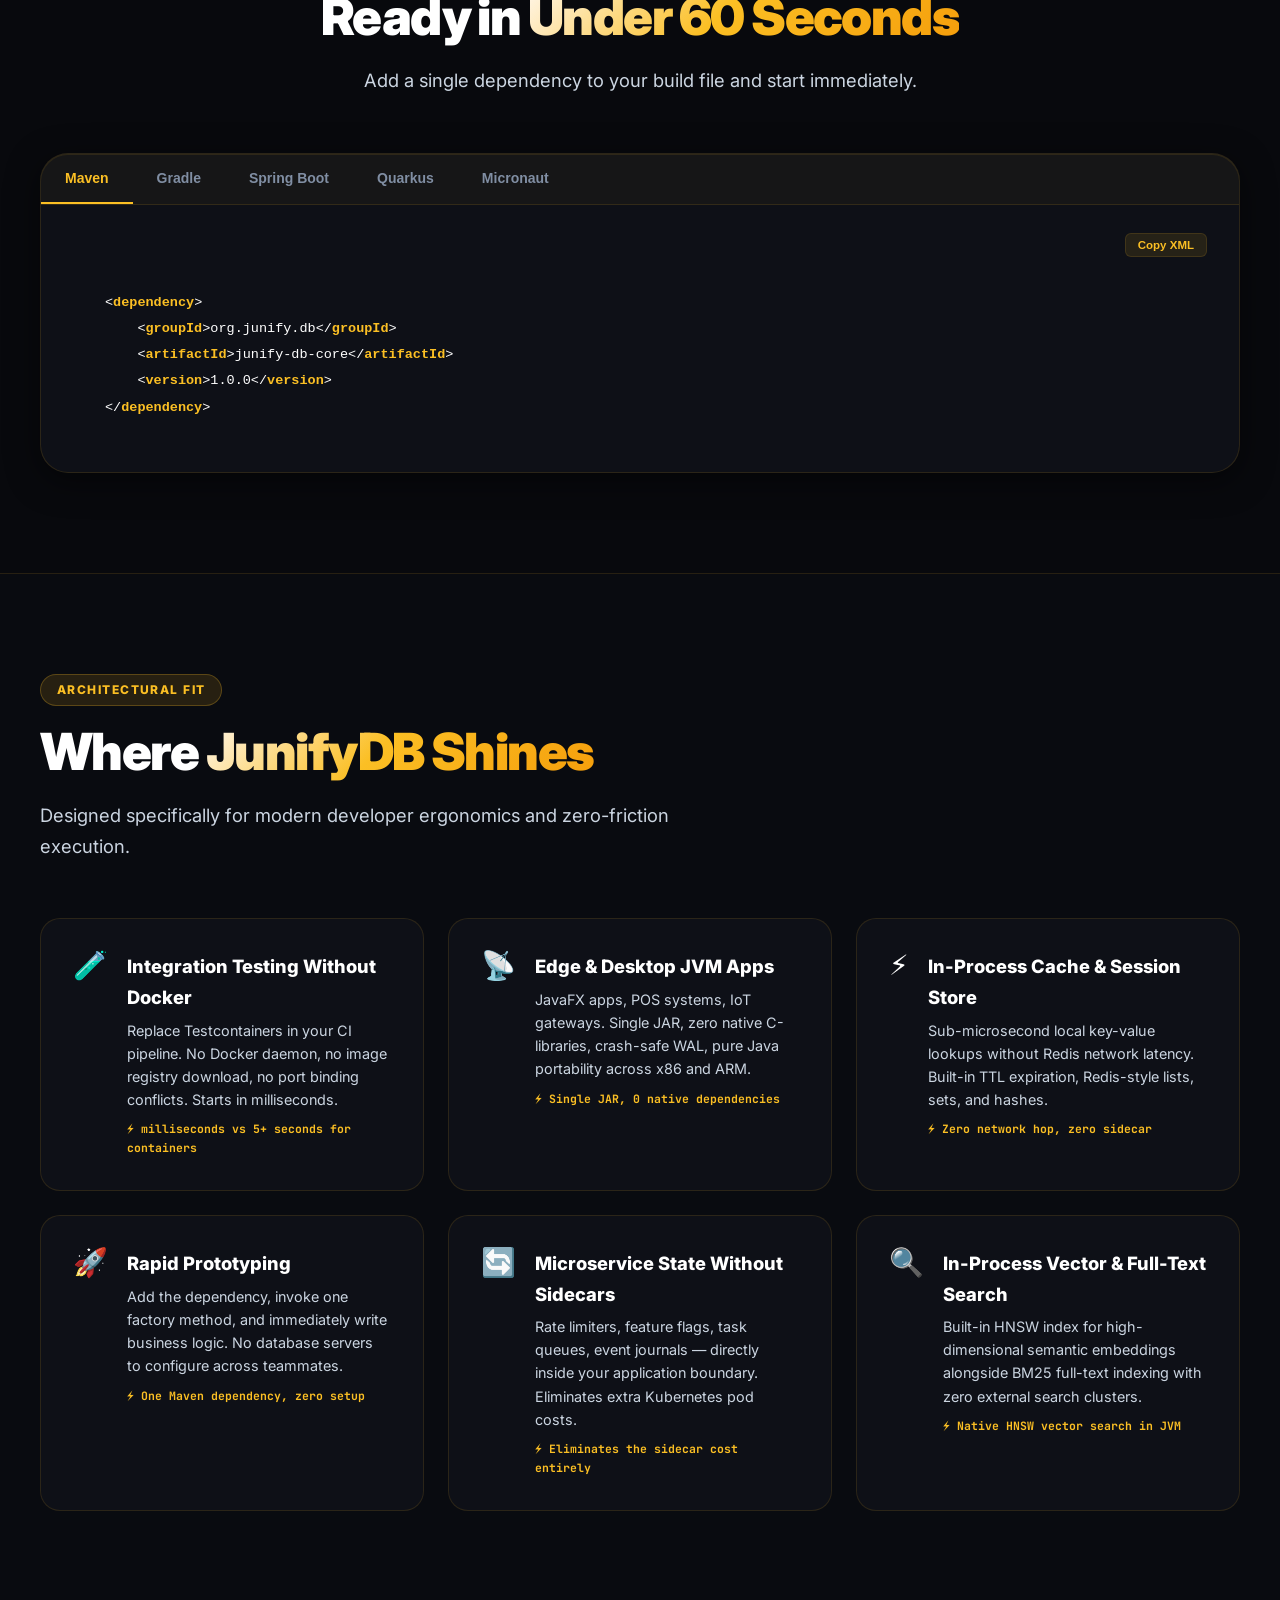
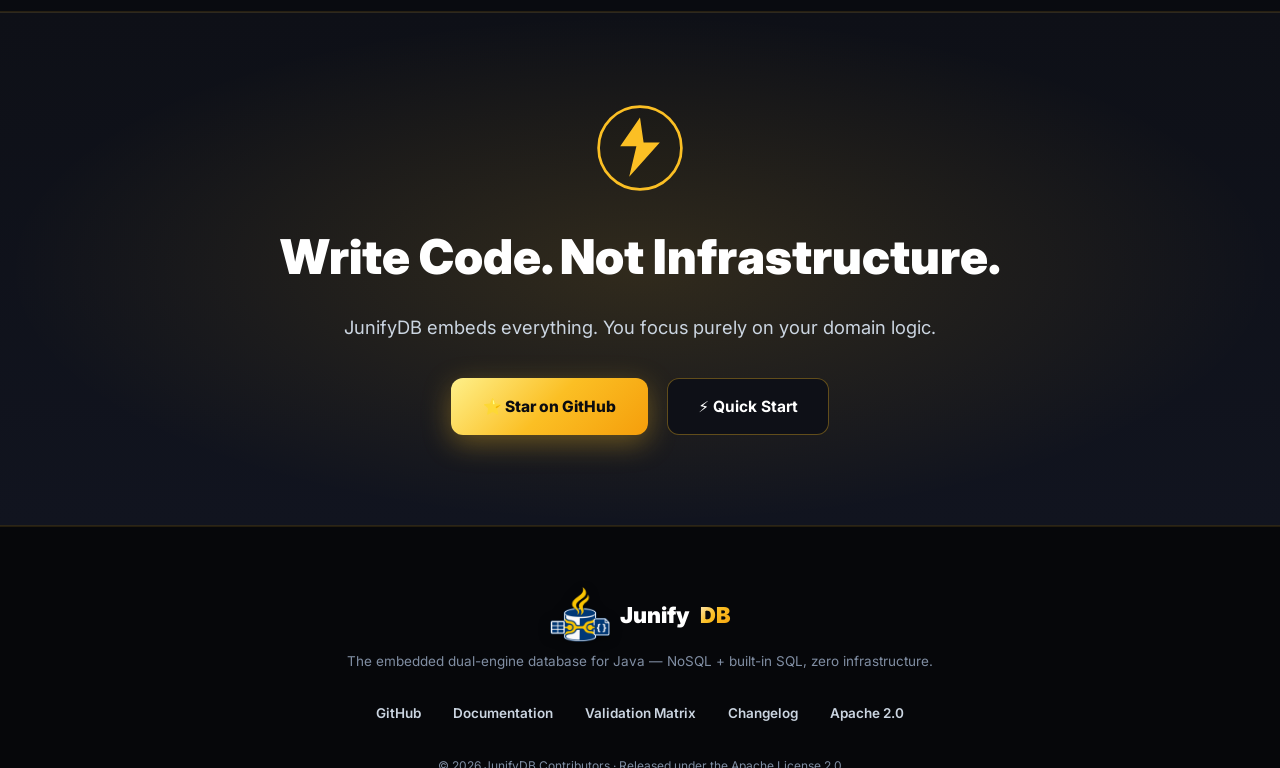
==== commit a7455a02: "site: apply final free-form mark at 150% size, transparent, retuned UI Hero 350px, nav 90px (header " ====
--- a/index.html
+++ b/index.html
@@ -120,7 +120,7 @@
       backdrop-filter: blur(20px);
       border-bottom: 1px solid var(--c-border);
       padding: 0 2rem;
-      height: 68px;
+      height: 104px;
       display: flex; align-items: center; justify-content: space-between;
       transition: background 0.3s;
     }
@@ -129,11 +129,9 @@
       text-decoration: none;
     }
     .nav-logo-icon {
-      width: 36px; height: 36px;
-      border-radius: 10px;
+      width: 96px; height: 88px;
       display: flex; align-items: center; justify-content: center;
-      background: var(--gradient-button);
-      box-shadow: 0 0 16px rgba(251, 191, 36, 0.4);
+      border-radius: 16px;
       transition: transform 0.25s cubic-bezier(0.34, 1.56, 0.64, 1);
     }
     .nav-logo:hover .nav-logo-icon { transform: scale(1.08) rotate(4deg); }
@@ -236,7 +234,8 @@
     }
     .mascot-avatar-wrap {
       position: relative;
-      width: 140px; height: 140px;
+      width: 350px; height: 350px;
+      display: flex; align-items: center; justify-content: center;
       animation: floatMascot 4.5s ease-in-out infinite;
     }
     @keyframes floatMascot {
@@ -244,7 +243,7 @@
       50% { transform: translateY(-8px) rotate(1.5deg); }
     }
     .mascot-aura {
-      position: absolute; inset: -15px;
+      position: absolute; inset: -10px;
       background: radial-gradient(circle, rgba(251, 191, 36, 0.35) 0%, rgba(245, 158, 11, 0.1) 50%, transparent 70%);
       border-radius: 50%; z-index: 0;
       animation: auraPulse 3s ease-in-out infinite;
@@ -256,7 +255,8 @@
     .mascot-svg {
       position: relative; z-index: 1;
       width: 100%; height: 100%;
-      filter: drop-shadow(0 12px 24px rgba(0, 0, 0, 0.6));
+      object-fit: contain;
+      filter: drop-shadow(0 16px 32px rgba(0, 0, 0, 0.65));
     }
     .mascot-speech-bubble {
       background: var(--c-bg-card-alt);
@@ -855,7 +855,7 @@
     }
     .footer-logo {
       font-size: 22px; font-weight: 900; margin-bottom: 0.5rem;
-      color: #ffffff; display: inline-flex; align-items: center; gap: 8px;
+      color: #ffffff; display: inline-flex; align-items: center; gap: 10px;
     }
     .footer-logo span {
       background: var(--gradient-gold);
@@ -878,6 +878,8 @@
     @media (max-width: 768px) {
       .nav-links { display: none; }
       .mobile-menu-btn { display: block; }
+      .mascot-avatar-wrap { width: 240px; height: 240px; }
+      .nav-logo-icon img { width: 68px; height: 62px; }
       .hero-mascot-row { flex-direction: column; gap: 1.2rem; }
       .mascot-speech-bubble::before { display: none; }
       .hero-stats { gap: 1.5rem; padding: 1rem 1.5rem; }
@@ -896,7 +898,7 @@
   <a href="#" class="nav-logo">
     <div class="nav-logo-icon">
       <!-- Canonical JunifyDB logo (2026-09-21, owner-supplied mark) -->
-      <img src="assets/junifydb-logo.png" alt="JunifyDB logo" width="30" height="30" style="border-radius:8px;" />
+      <img src="assets/junifydb-mark-512.png" alt="JunifyDB logo" width="90" height="82" style="filter: drop-shadow(0 2px 8px rgba(0,0,0,0.45));" />
     </div>
     <span class="nav-logo-text">Junify<span>DB</span></span>
   </a>
@@ -942,7 +944,7 @@
   <div class="hero-mascot-row">
     <div class="mascot-avatar-wrap" title="JunifyDB — the embedded dual-engine database for Java">
       <div class="mascot-aura"></div>
-      <img class="mascot-svg" src="assets/junifydb-logo.png" alt="JunifyDB logo" width="180" height="180" style="border-radius:36px; position:relative; z-index:1;" />
+      <img class="mascot-svg" src="assets/junifydb-mark-512.png" alt="JunifyDB logo" width="350" height="350" />
     </div>
 
     <!-- Brand Dialogue Bubble -->
@@ -1558,7 +1560,7 @@
 <!-- ═══════════════════════════ FOOTER ═══════════════════════════ -->
 <footer>
   <div class="footer-logo">
-    <img src="assets/junifydb-logo.png" alt="JunifyDB logo" width="24" height="24" style="border-radius:6px;" />
+    <img src="assets/junifydb-mark-512.png" alt="JunifyDB logo" width="60" height="55" style="filter: drop-shadow(0 2px 6px rgba(0,0,0,0.4));" />
     Junify<span>DB</span>
   </div>
   <div class="footer-tagline">The embedded dual-engine database for Java — NoSQL + built-in SQL, zero infrastructure.</div>
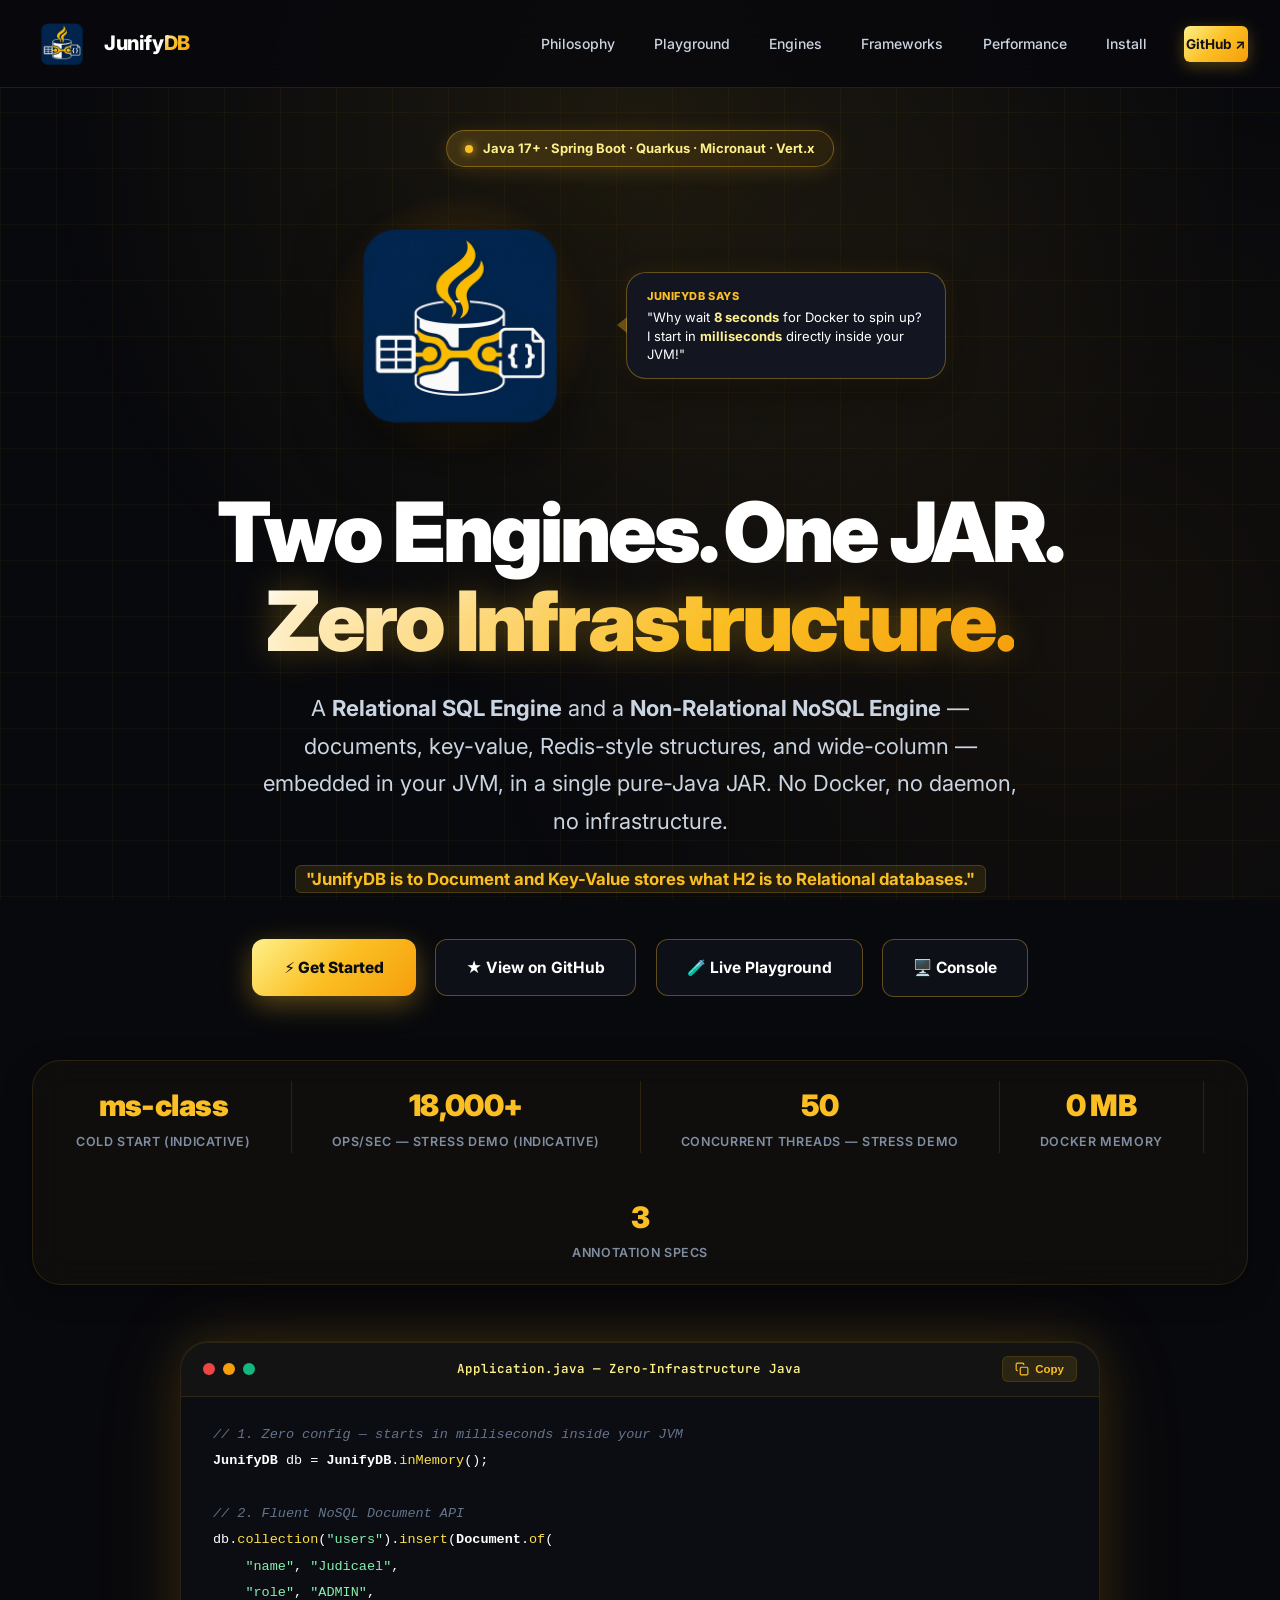
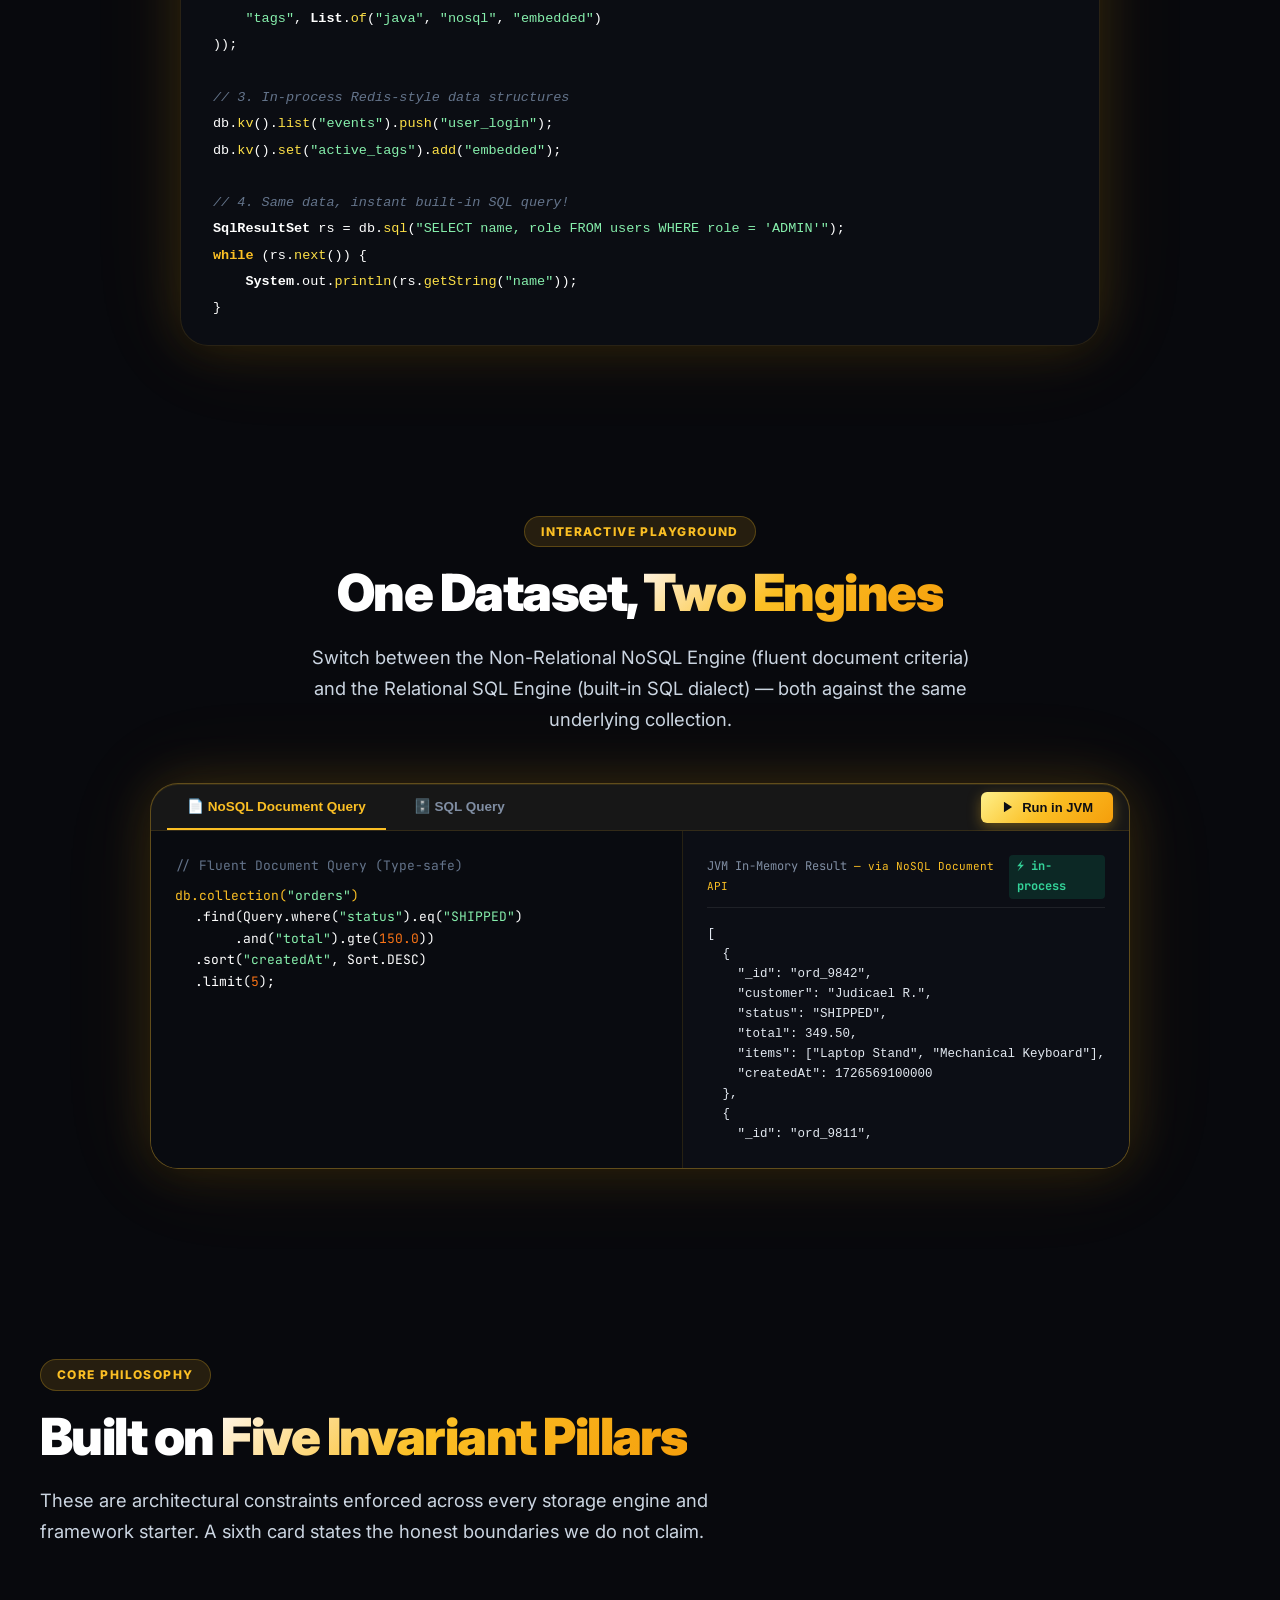
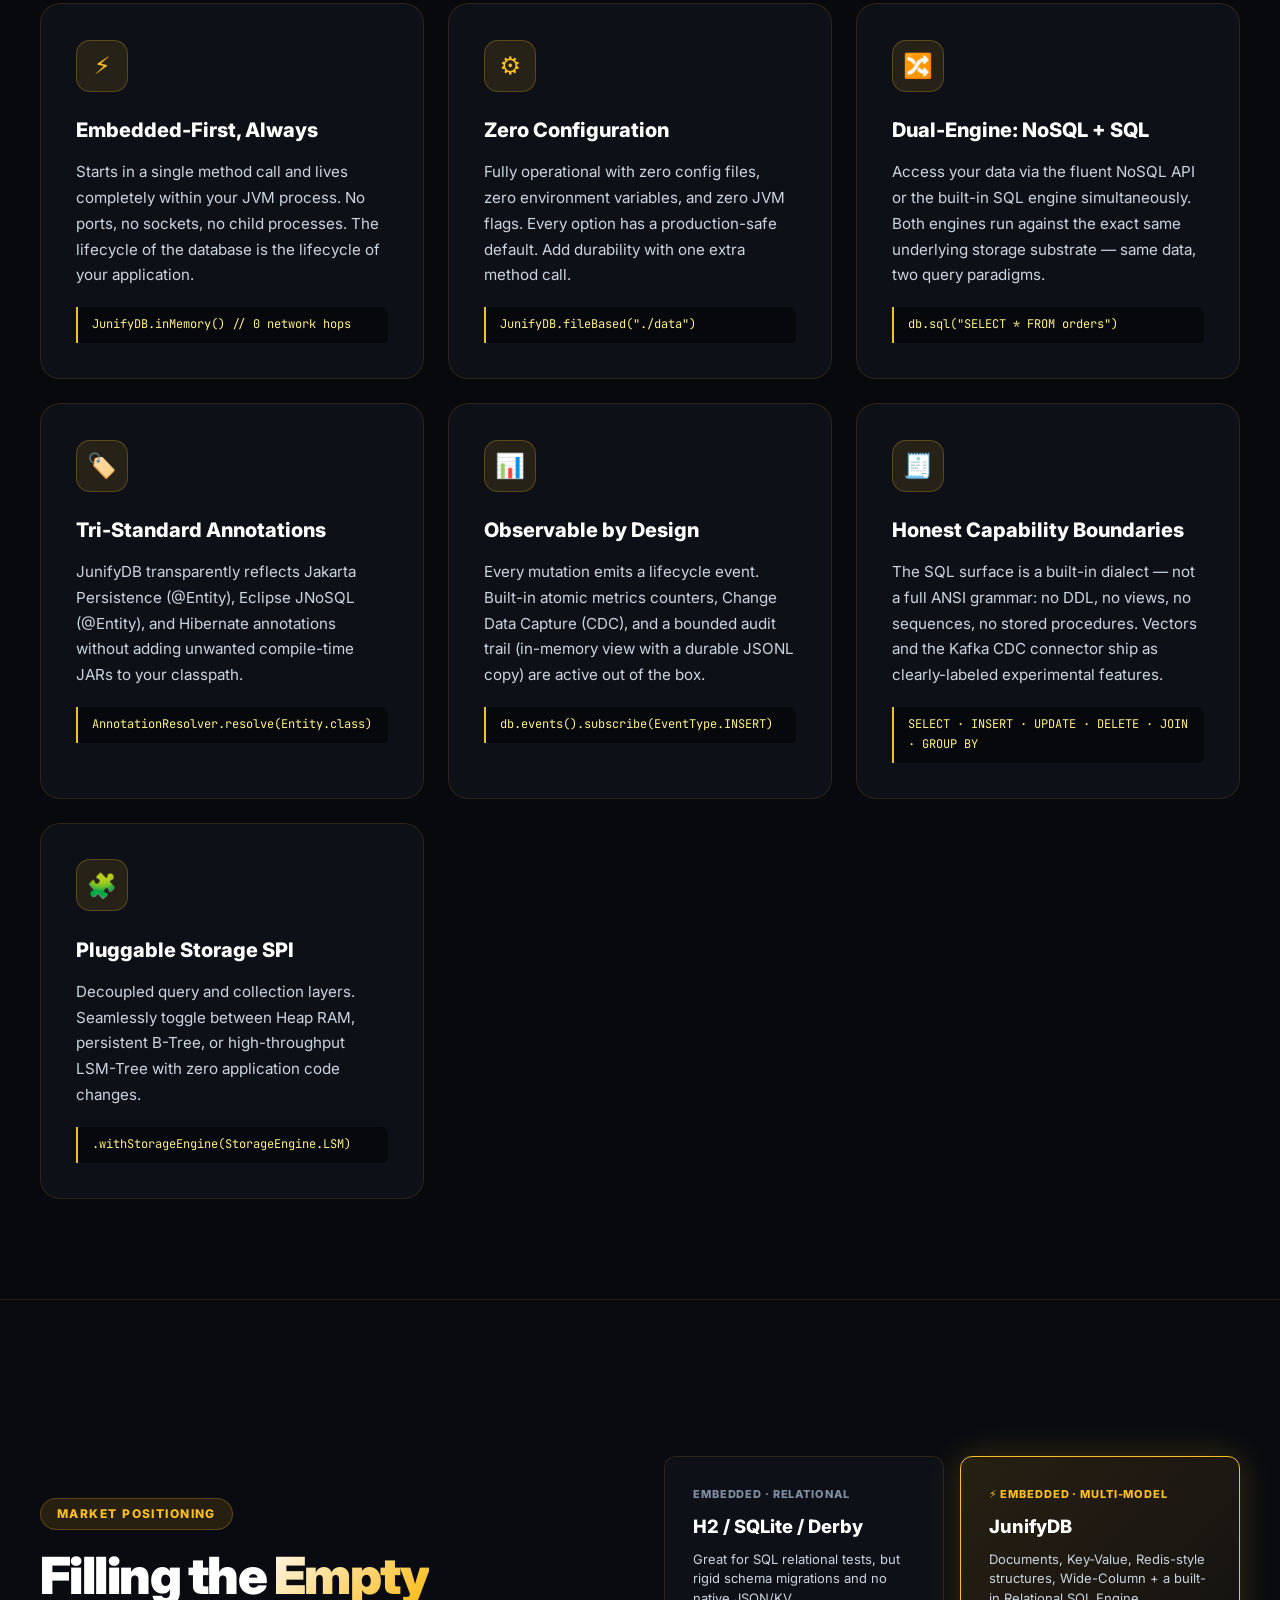
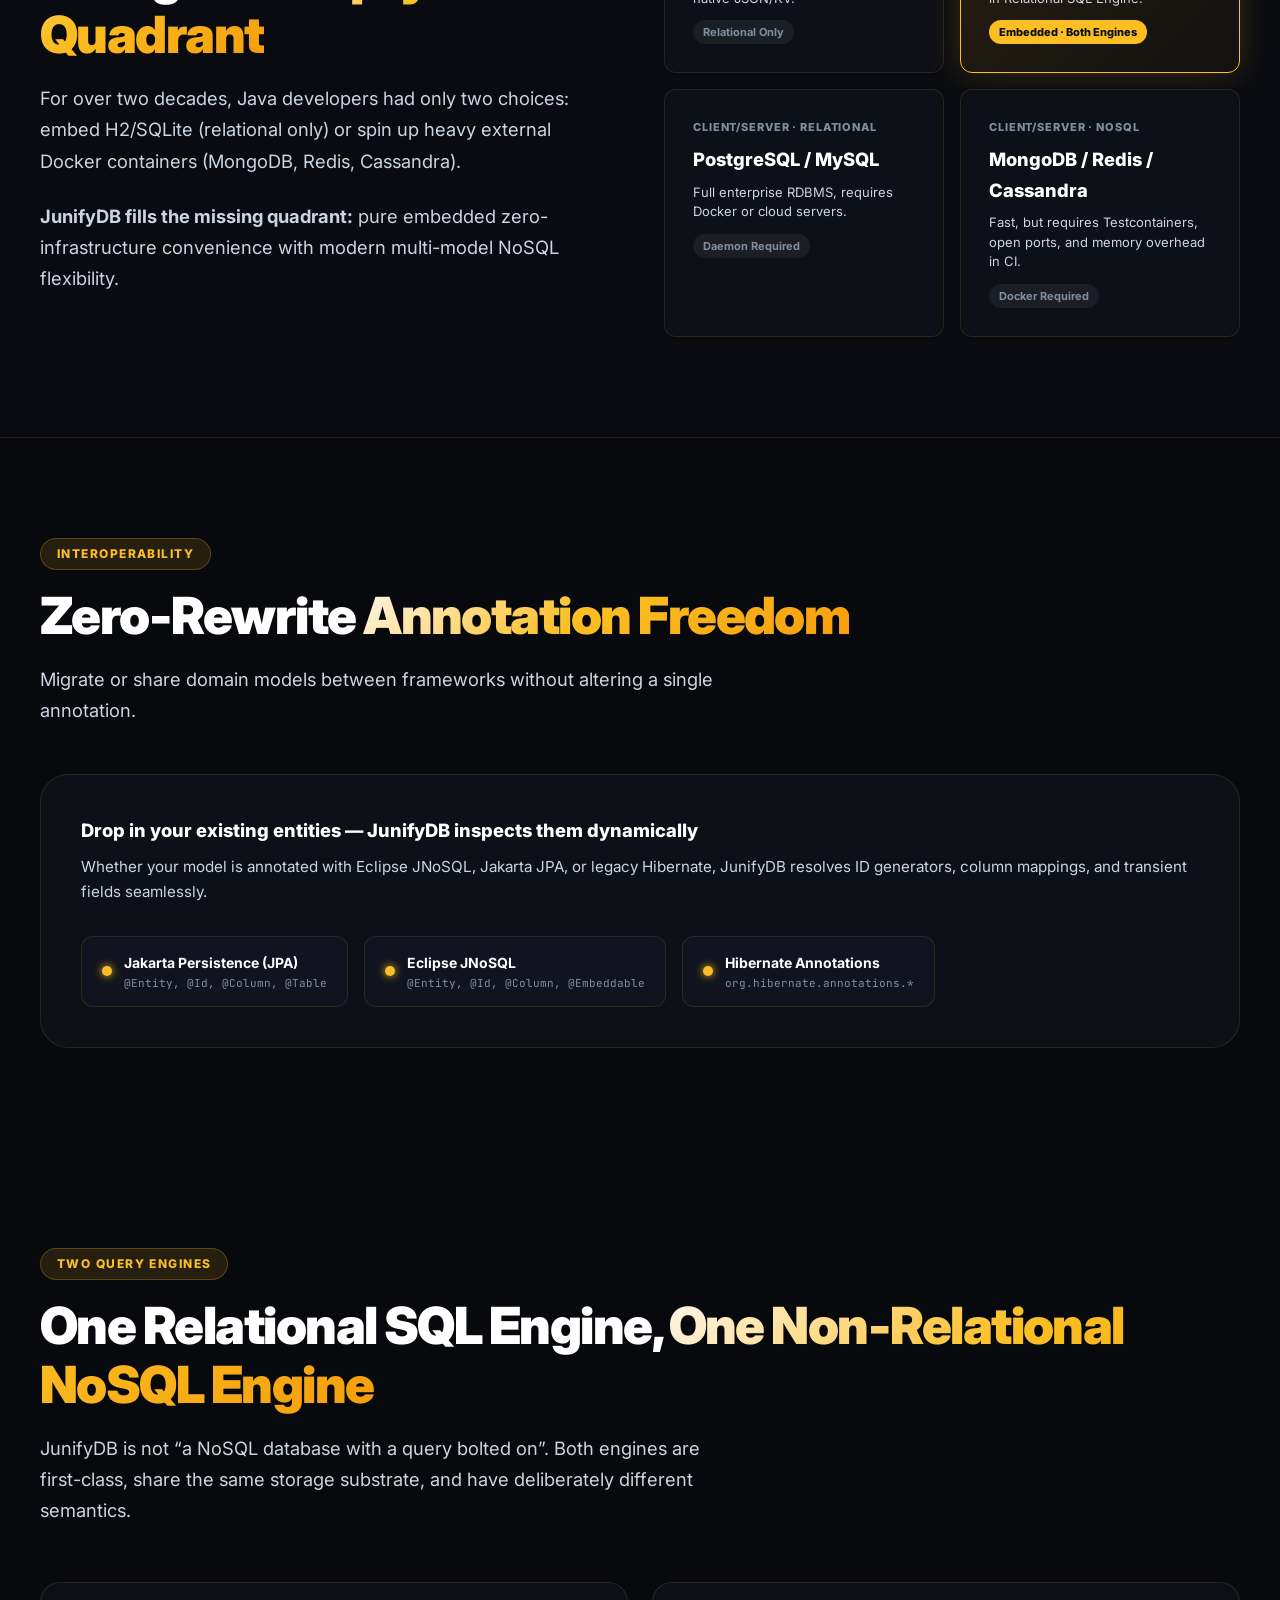
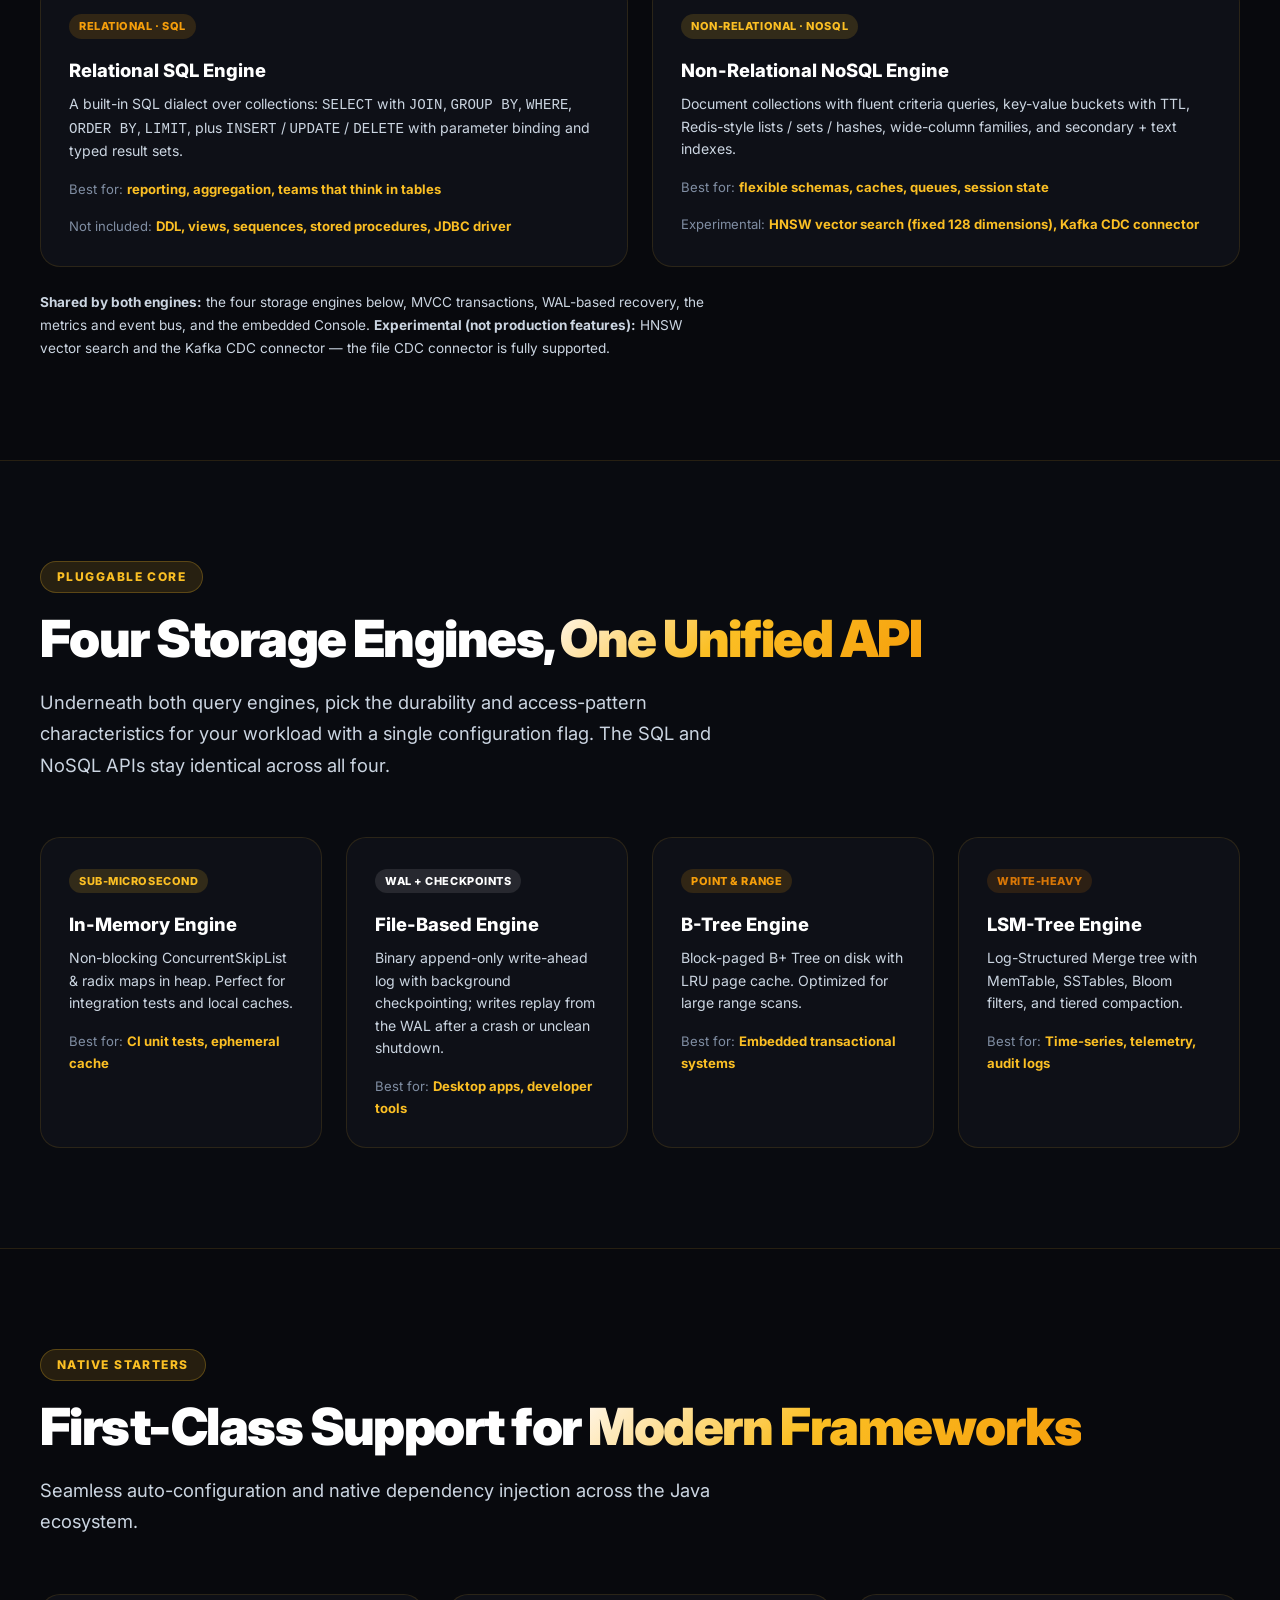
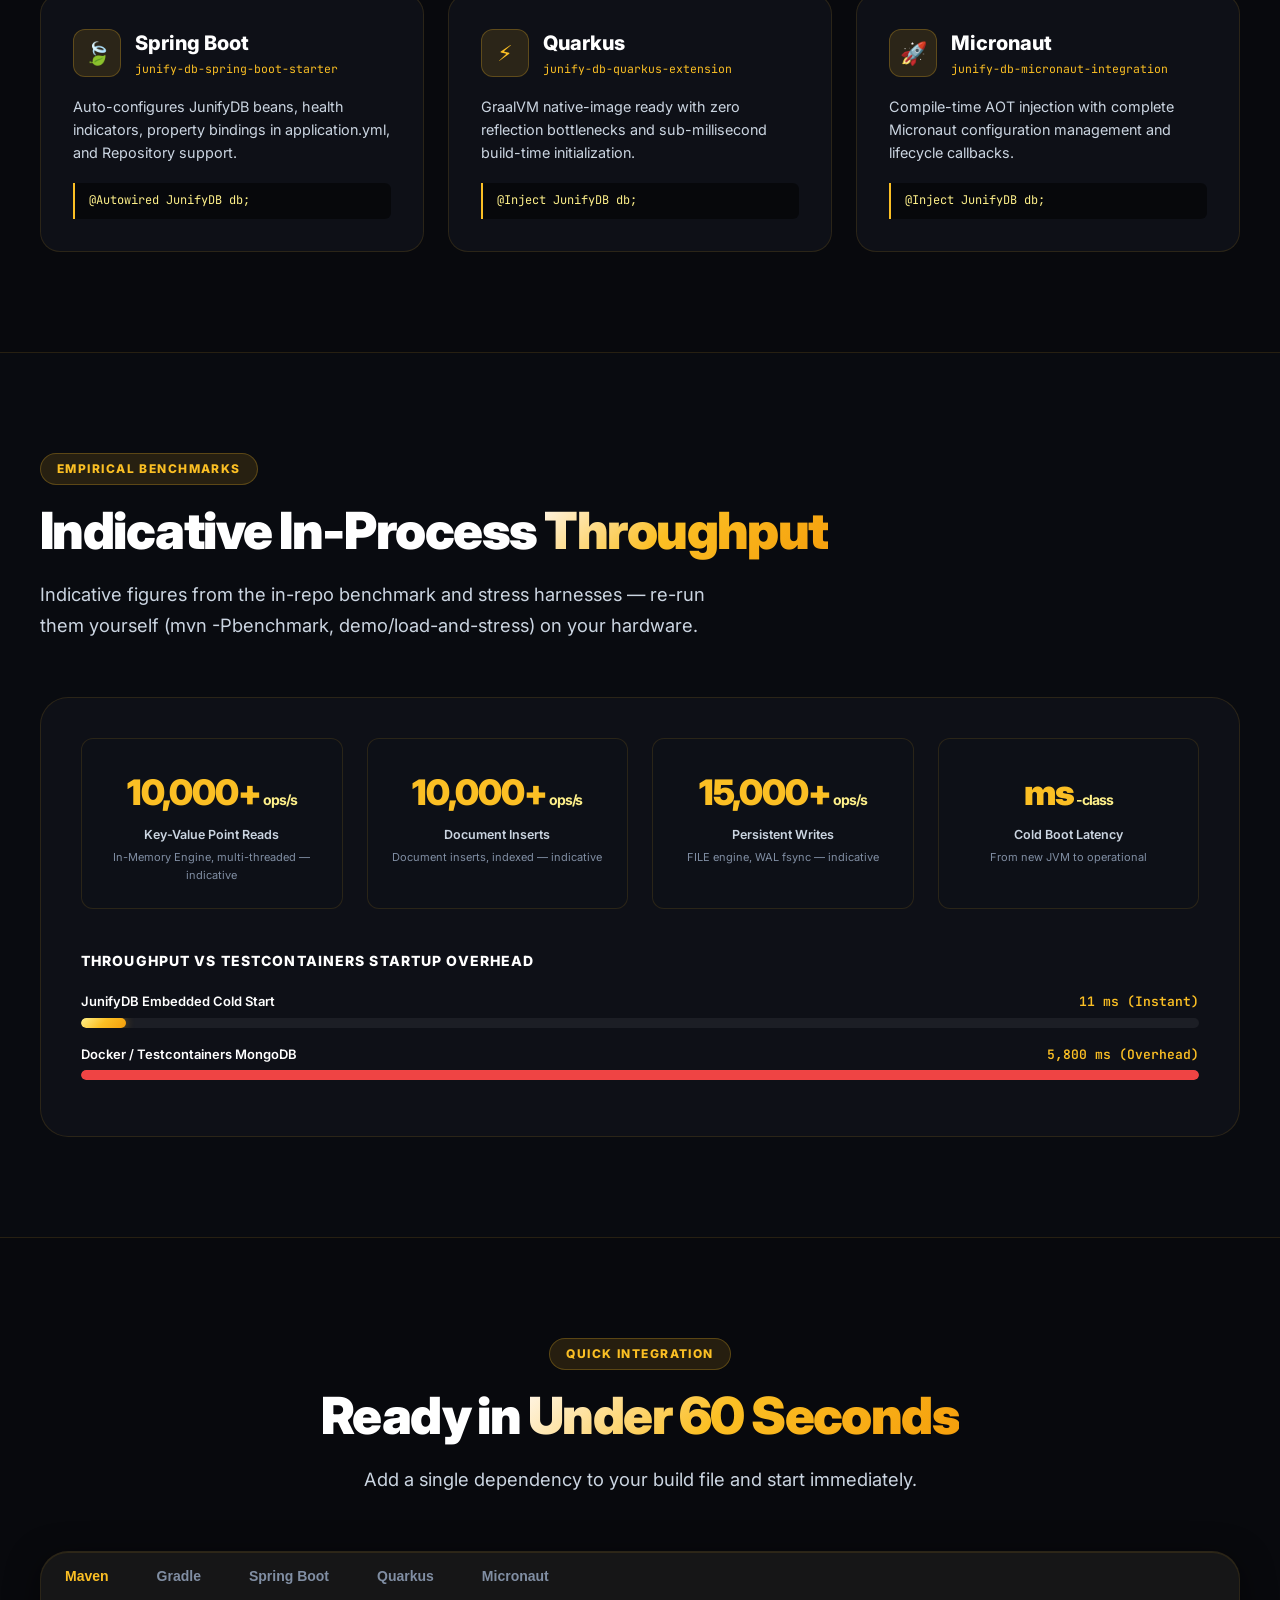
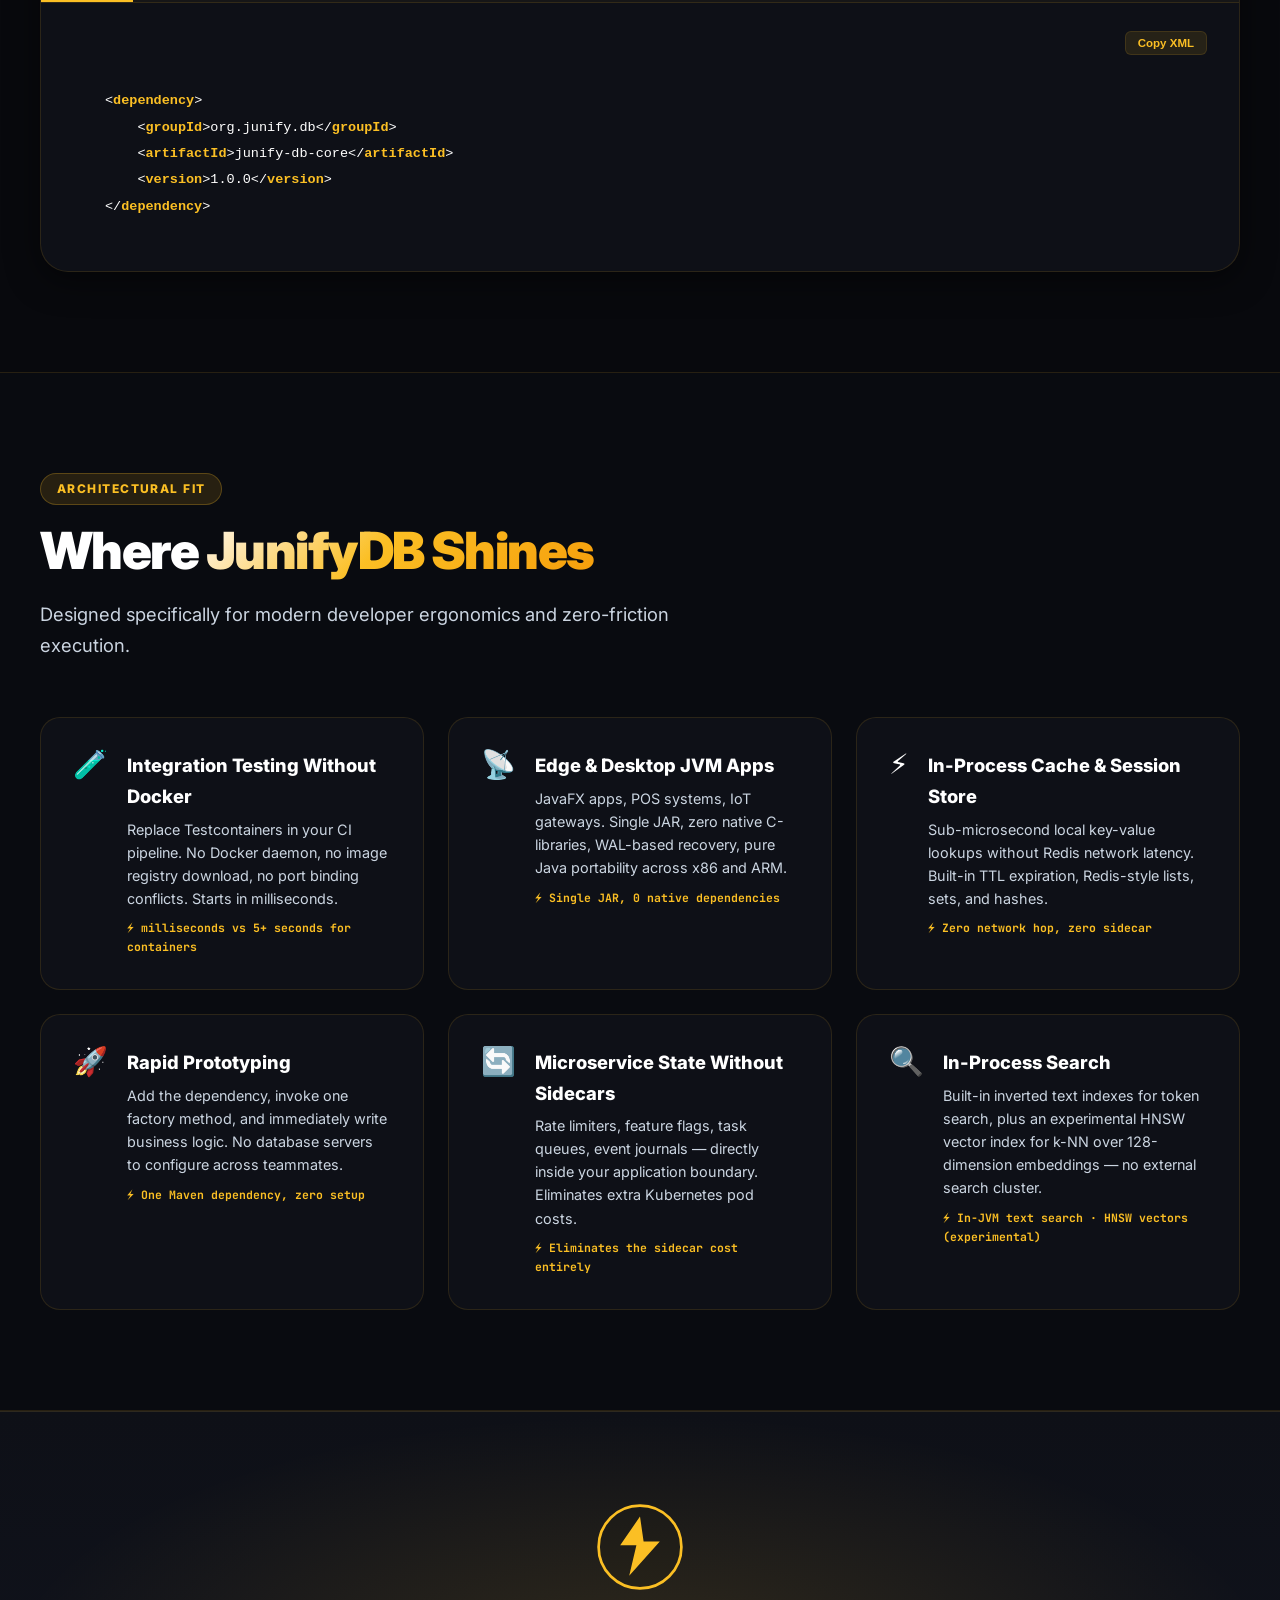
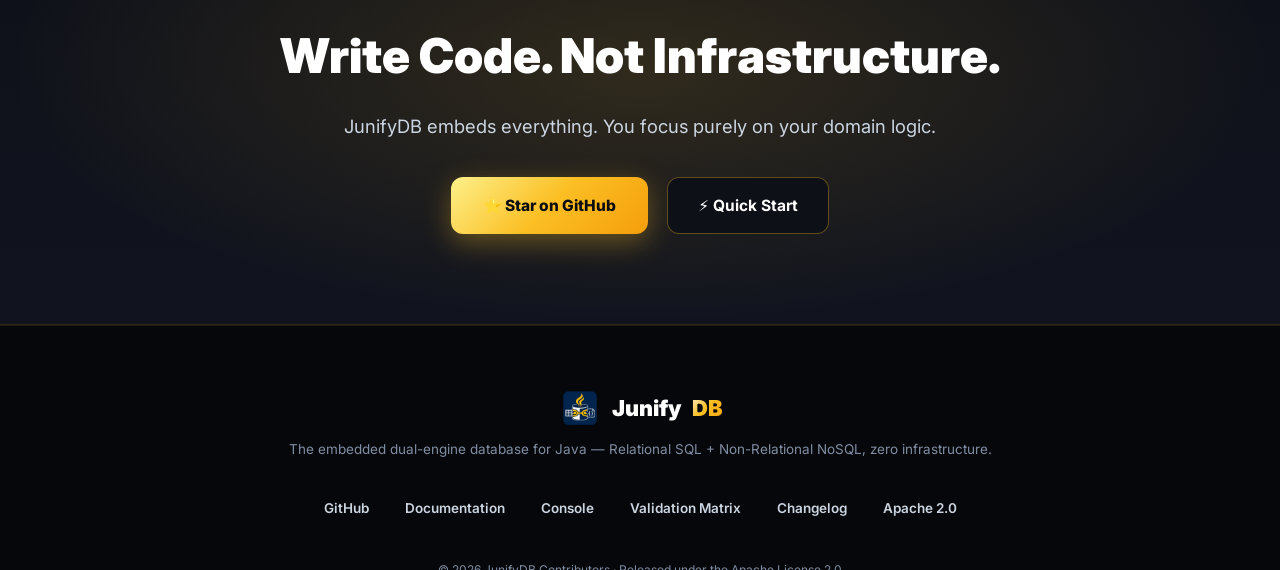
==== commit 2ebcc147: "site: dual-engine positioning (Relational SQL + Non-Relational NoSQL), truth-bound claims, social pr" ====
--- a/index.html
+++ b/index.html
@@ -4,15 +4,19 @@
   <meta charset="UTF-8" />
   <meta name="viewport" content="width=device-width, initial-scale=1.0" />
   <title>JunifyDB — The Embedded Dual-Engine Database for Java</title>
-  <meta name="description" content="JunifyDB is the embedded multi-model database for Java. NoSQL + built-in SQL in a single JAR. Zero Docker. Zero daemon. Zero infrastructure. Spring Boot, Quarkus, Micronaut ready." />
-  <meta name="keywords" content="JunifyDB, embedded database, Java, NoSQL, SQL, Spring Boot, Quarkus, Micronaut, JNoSQL, JPA, H2 alternative" />
+  <meta name="description" content="JunifyDB is the embedded dual-engine database for Java: a Relational SQL Engine and a Non-Relational NoSQL Engine (documents, key-value, Redis-style structures, wide-column) in a single JAR. Zero Docker. Zero daemon. Spring Boot, Quarkus, Micronaut ready." />
+  <meta name="keywords" content="JunifyDB, embedded database, Java, NoSQL, SQL, relational, multi-model, Spring Boot, Quarkus, Micronaut, JNoSQL, JPA" />
   <meta property="og:title" content="JunifyDB — The Embedded Dual-Engine Database for Java" />
-  <meta property="og:description" content="NoSQL + built-in SQL in a single JAR. Documents, Key-Value, Redis structures, Wide-Column — zero Docker, zero daemon." />
+  <meta property="og:description" content="Relational SQL Engine + Non-Relational NoSQL Engine in a single JAR. Documents, Key-Value, Redis-style structures, Wide-Column — zero Docker, zero daemon." />
   <meta property="og:type" content="website" />
   <meta property="og:url" content="https://armand-ratombotiana.github.io/JunifyDB/" />
+  <meta property="og:image" content="https://armand-ratombotiana.github.io/JunifyDB/assets/junifydb-banner.png" />
+  <meta property="og:image:width" content="2172" />
+  <meta property="og:image:height" content="724" />
   <meta name="twitter:card" content="summary_large_image" />
-  <meta name="twitter:title" content="JunifyDB — Embedded Dual-Engine Java Database" />
-  <meta name="twitter:description" content="Blazing 85k+ ops/sec embedded NoSQL + SQL for JVM applications." />
+  <meta name="twitter:title" content="JunifyDB — The Embedded Dual-Engine Database for Java" />
+  <meta name="twitter:description" content="Embedded multi-model NoSQL + built-in SQL in a single pure-Java JAR. Zero Docker, zero daemon, zero infrastructure." />
+  <meta name="twitter:image" content="https://armand-ratombotiana.github.io/JunifyDB/assets/junifydb-banner.png" />
 
   <!-- Canonical brand favicons (owner-supplied mark, 2026-09-21) -->
   <link rel="icon" type="image/png" sizes="64x64" href="assets/favicon-64.png" />
@@ -67,6 +71,13 @@
 
       /* Glow & Shadows */
       --shadow-glow:  0 0 50px rgba(251, 191, 36, 0.16), 0 0 100px rgba(245, 158, 11, 0.08);
+
+      /* Z-index scale (single source for the site) */
+      --z-bg: 0;          /* grid + radial glow backdrops   */
+      --z-content: 1;     /* sections                        */
+      --z-drawer: 99;     /* mobile nav drawer               */
+      --z-nav: 100;       /* fixed top navigation            */
+      --z-tooltip: 200;
       --shadow-card:  0 8px 32px rgba(0, 0, 0, 0.5), 0 1px 0 rgba(251, 191, 36, 0.1) inset;
       --shadow-btn:   0 8px 28px rgba(251, 191, 36, 0.35);
     }
@@ -76,6 +87,16 @@
     ═══════════════════════════════════════════════ */
     *, *::before, *::after { box-sizing: border-box; margin: 0; padding: 0; }
     html { scroll-behavior: smooth; }
+
+    /* A11y: honor the OS reduced-motion preference (mascot float, grid pulse, glows) */
+    @media (prefers-reduced-motion: reduce) {
+      *, *::before, *::after {
+        animation-duration: 0.01ms !important;
+        animation-iteration-count: 1 !important;
+        transition-duration: 0.01ms !important;
+      }
+      html { scroll-behavior: auto; }
+    }
     body {
       font-family: var(--font-sans);
       background: var(--c-bg);
@@ -94,7 +115,7 @@
 
     /* Animated Grid Background with Warm Amber Photons */
     .bg-grid {
-      position: fixed; inset: 0; z-index: 0; pointer-events: none;
+      position: fixed; inset: 0; z-index: var(--z-bg); pointer-events: none;
       background-image:
         linear-gradient(rgba(251, 191, 36, 0.04) 1px, transparent 1px),
         linear-gradient(90deg, rgba(251, 191, 36, 0.04) 1px, transparent 1px);
@@ -102,7 +123,7 @@
       animation: gridPulse 9s ease-in-out infinite;
     }
     .bg-radial-glow {
-      position: fixed; inset: 0; z-index: 0; pointer-events: none;
+      position: fixed; inset: 0; z-index: var(--z-bg); pointer-events: none;
       background: radial-gradient(circle at 50% 15%, rgba(251, 191, 36, 0.09) 0%, transparent 60%),
                   radial-gradient(circle at 85% 70%, rgba(245, 158, 11, 0.05) 0%, transparent 50%);
     }
@@ -115,12 +136,12 @@
        NAVIGATION
     ═══════════════════════════════════════════════ */
     nav {
-      position: fixed; top: 0; left: 0; right: 0; z-index: 100;
+      position: fixed; top: 0; left: 0; right: 0; z-index: var(--z-nav);
       background: rgba(8, 9, 13, 0.88);
       backdrop-filter: blur(20px);
       border-bottom: 1px solid var(--c-border);
       padding: 0 2rem;
-      height: 104px;
+      height: 88px;
       display: flex; align-items: center; justify-content: space-between;
       transition: background 0.3s;
     }
@@ -129,9 +150,9 @@
       text-decoration: none;
     }
     .nav-logo-icon {
-      width: 96px; height: 88px;
+      width: 60px; height: 60px;
       display: flex; align-items: center; justify-content: center;
-      border-radius: 16px;
+      border-radius: 14px;
       transition: transform 0.25s cubic-bezier(0.34, 1.56, 0.64, 1);
     }
     .nav-logo:hover .nav-logo-icon { transform: scale(1.08) rotate(4deg); }
@@ -156,6 +177,7 @@
     }
     .nav-links a {
       color: var(--text-secondary); text-decoration: none; font-size: 14px; font-weight: 500;
+      padding: 10px 2px; /* comfortable touch/click target (44px+ with line box) */
       transition: color 0.2s, transform 0.2s;
     }
     .nav-links a:hover { color: var(--c-yellow); }
@@ -183,7 +205,7 @@
       padding: 1.5rem 2rem;
       flex-direction: column; gap: 1.2rem;
       backdrop-filter: blur(25px);
-      z-index: 99;
+      z-index: var(--z-drawer);
       transform: translateY(-10px); opacity: 0;
       transition: transform 0.3s ease, opacity 0.3s ease;
     }
@@ -199,7 +221,7 @@
        HERO SECTION — DYNAMIC MASCOT & VALUE PROPOSITION
     ═══════════════════════════════════════════════ */
     .hero {
-      position: relative; z-index: 1;
+      position: relative; z-index: var(--z-content);
       min-height: 94vh;
       display: flex; flex-direction: column;
       align-items: center; justify-content: center;
@@ -234,7 +256,7 @@
     }
     .mascot-avatar-wrap {
       position: relative;
-      width: 350px; height: 350px;
+      width: 252px; height: 252px;
       display: flex; align-items: center; justify-content: center;
       animation: floatMascot 4.5s ease-in-out infinite;
     }
@@ -254,7 +276,6 @@
     }
     .mascot-svg {
       position: relative; z-index: 1;
-      width: 100%; height: 100%;
       object-fit: contain;
       filter: drop-shadow(0 16px 32px rgba(0, 0, 0, 0.65));
     }
@@ -266,8 +287,10 @@
       max-width: 320px;
       text-align: left;
       position: relative;
+      z-index: var(--z-content); /* keep the bubble above the mascot aura glow */
       box-shadow: 0 10px 30px rgba(0,0,0,0.4), 0 0 20px rgba(251, 191, 36, 0.1);
     }
+    .hero-mascot-row { z-index: var(--z-content); }
     .mascot-speech-bubble::before {
       content: '';
       position: absolute; left: -10px; top: 50%; transform: translateY(-50%);
@@ -863,7 +886,7 @@
     }
     .footer-tagline { color: var(--text-muted); font-size: 13.5px; margin-bottom: 1.8rem; }
     .footer-links { display: flex; gap: 2rem; justify-content: center; flex-wrap: wrap; margin-bottom: 2rem; }
-    .footer-links a { color: var(--text-secondary); text-decoration: none; font-size: 13.5px; font-weight: 600; transition: color 0.2s; }
+    .footer-links a { color: var(--text-secondary); text-decoration: none; font-size: 13.5px; font-weight: 600; padding: 8px 2px; transition: color 0.2s; }
     .footer-links a:hover { color: var(--c-yellow); }
     .footer-bottom { color: var(--text-muted); font-size: 12px; }
 
@@ -878,8 +901,7 @@
     @media (max-width: 768px) {
       .nav-links { display: none; }
       .mobile-menu-btn { display: block; }
-      .mascot-avatar-wrap { width: 240px; height: 240px; }
-      .nav-logo-icon img { width: 68px; height: 62px; }
+      .mascot-avatar-wrap { width: 190px; height: 190px; }
       .hero-mascot-row { flex-direction: column; gap: 1.2rem; }
       .mascot-speech-bubble::before { display: none; }
       .hero-stats { gap: 1.5rem; padding: 1rem 1.5rem; }
@@ -898,7 +920,7 @@
   <a href="#" class="nav-logo">
     <div class="nav-logo-icon">
       <!-- Canonical JunifyDB logo (2026-09-21, owner-supplied mark) -->
-      <img src="assets/junifydb-mark-512.png" alt="JunifyDB logo" width="90" height="82" style="filter: drop-shadow(0 2px 8px rgba(0,0,0,0.45));" />
+      <img src="assets/junifydb-logo-512-transparent.png" alt="JunifyDB logo" width="54" height="54" style="border-radius:12px;" />
     </div>
     <span class="nav-logo-text">Junify<span>DB</span></span>
   </a>
@@ -944,7 +966,7 @@
   <div class="hero-mascot-row">
     <div class="mascot-avatar-wrap" title="JunifyDB — the embedded dual-engine database for Java">
       <div class="mascot-aura"></div>
-      <img class="mascot-svg" src="assets/junifydb-mark-512.png" alt="JunifyDB logo" width="350" height="350" />
+      <img class="mascot-svg" src="assets/junifydb-logo-512-transparent.png" alt="JunifyDB logo" width="252" height="252" />
     </div>
 
     <!-- Brand Dialogue Bubble -->
@@ -960,13 +982,14 @@
   </div>
 
   <h1>
-    <span class="text-white">The Embedded Database</span><br />
-    <span class="text-gradient">Java Deserved All Along</span>
+    <span class="text-white">Two Engines. One JAR.</span><br />
+    <span class="text-gradient">Zero Infrastructure.</span>
   </h1>
 
   <p class="hero-sub">
-    NoSQL + built-in SQL in a single JAR. Documents, Key-Value, Redis structures,
-    Wide-Column — all in-process, zero infrastructure, zero Docker.
+    A <strong>Relational SQL Engine</strong> and a <strong>Non-Relational NoSQL Engine</strong> —
+    documents, key-value, Redis-style structures, and wide-column — embedded in your JVM,
+    in a single pure-Java JAR. No Docker, no daemon, no infrastructure.
   </p>
 
   <p class="hero-tagline">
@@ -977,6 +1000,7 @@
     <a href="#install" class="btn-primary">⚡ Get Started</a>
     <a href="https://github.com/armand-ratombotiana/JunifyDB" class="btn-secondary" target="_blank" rel="noopener">★ View on GitHub</a>
     <a href="#playground" class="btn-secondary">🧪 Live Playground</a>
+    <a href="https://github.com/armand-ratombotiana/JunifyDB#developer-console" class="btn-secondary">🖥️ Console</a>
   </div>
 
   <div class="hero-stats">
@@ -1047,17 +1071,16 @@
 <!-- ═══════════════════════════ PLAYGROUND SECTION (NEW) ═══════════════════════════ -->
 <section class="playground-section" id="playground">
   <div class="container">
-    <div style="text-align: center;">
-      <span class="section-label">Interactive Playground</span>
-      <h2 class="section-title">Test Dual-Engine Queries <span class="text-gradient">In Real Time</span></h2>
-      <p class="section-desc" style="margin: 0 auto;">Experience how JunifyDB seamlessly bridges NoSQL document criteria and built-in SQL against the same underlying in-process engine.</p>
+    <div style="text-align: center;">        <span class="section-label">Interactive Playground</span>
+      <h2 class="section-title">One Dataset, <span class="text-gradient">Two Engines</span></h2>
+      <p class="section-desc" style="margin: 0 auto;">Switch between the Non-Relational NoSQL Engine (fluent document criteria) and the Relational SQL Engine (built-in SQL dialect) — both against the same underlying collection.</p>
     </div>
 
     <div class="playground-box">
       <div class="playground-nav">
         <div class="playground-tabs">
-          <button class="pg-tab active" onclick="switchPlaygroundTab('nosql')">📄 NoSQL Document API</button>
-          <button class="pg-tab" onclick="switchPlaygroundTab('sql')">⚡ built-in SQL Engine</button>
+          <button class="pg-tab active" onclick="switchPlaygroundTab('nosql', this)">📄 NoSQL Document Query</button>
+          <button class="pg-tab" onclick="switchPlaygroundTab('sql', this)">🗄️ SQL Query</button>
         </div>
         <button class="pg-run-btn" onclick="executePlaygroundQuery()">
           <svg width="14" height="14" viewBox="0 0 24 24" fill="currentColor"><polygon points="5 3 19 12 5 21 5 3"/></svg>
@@ -1077,7 +1100,7 @@
 
         <div class="pg-result-panel">
           <div class="pg-result-header">
-            <span>JVM In-Memory Result</span>
+            <span>JVM In-Memory Result <em id="pgEngineNote" style="font-style: normal; color: var(--c-yellow); font-size: 11px;">— via NoSQL Document API</em></span>
             <span class="pg-latency-badge" id="pgLatency">⚡ in-process</span>
           </div>
           <pre class="pg-output-json" id="pgOutput"><code>[
@@ -1109,7 +1132,7 @@
   <div class="container">
     <span class="section-label">Core Philosophy</span>
     <h2 class="section-title">Built on <span class="text-gradient">Five Invariant Pillars</span></h2>
-    <p class="section-desc">These are architectural constraints enforced across every storage engine and framework starter.</p>
+    <p class="section-desc">These are architectural constraints enforced across every storage engine and framework starter. A sixth card states the honest boundaries we do not claim.</p>
 
     <div class="pillars-grid">
       <div class="pillar-card">
@@ -1134,7 +1157,7 @@
         <div class="pillar-icon-box">🔀</div>
         <div class="pillar-title">Dual-Engine: NoSQL + SQL</div>
         <div class="pillar-desc">
-          Access your documents via fluent NoSQL queries or standard built-in SQL simultaneously. Both paradigms run against the exact same underlying storage substrate.
+          Access your data via the fluent NoSQL API or the built-in SQL engine simultaneously. Both engines run against the exact same underlying storage substrate — same data, two query paradigms.
         </div>
         <div class="pillar-code">db.sql("SELECT * FROM orders")</div>
       </div>
@@ -1155,6 +1178,15 @@
           Every mutation emits a lifecycle event. Built-in atomic metrics counters, Change Data Capture (CDC), and a bounded audit trail (in-memory view with a durable JSONL copy) are active out of the box.
         </div>
         <div class="pillar-code">db.events().subscribe(EventType.INSERT)</div>
+      </div>
+
+      <div class="pillar-card">
+        <div class="pillar-icon-box">🧾</div>
+        <div class="pillar-title">Honest Capability Boundaries</div>
+        <div class="pillar-desc">
+          The SQL surface is a built-in dialect — not a full ANSI grammar: no DDL, no views, no sequences, no stored procedures. Vectors and the Kafka CDC connector ship as clearly-labeled experimental features.
+        </div>
+        <div class="pillar-code">SELECT · INSERT · UPDATE · DELETE · JOIN · GROUP BY</div>
       </div>
 
       <div class="pillar-card">
@@ -1195,8 +1227,8 @@
         <div class="quad-cell highlight">
           <div class="quad-cell-label">⚡ Embedded · Multi-Model</div>
           <div class="quad-cell-name">JunifyDB</div>
-          <div class="quad-cell-desc">Documents, Key-Value, Redis structures, Wide-Column, HNSW Vectors + built-in SQL.</div>
-          <span class="quad-badge gold">The Golden Standard</span>
+          <div class="quad-cell-desc">Documents, Key-Value, Redis-style structures, Wide-Column + a built-in Relational SQL Engine.</div>
+          <span class="quad-badge gold">Embedded · Both Engines</span>
         </div>
 
         <div class="quad-cell">
@@ -1261,12 +1293,48 @@
   </div>
 </section>
 
+<!-- ═══════════════════════════ QUERY ENGINES (SQL vs NoSQL) ═══════════════════════════ -->
+<section id="query-engines">
+  <div class="container">
+    <span class="section-label">Two Query Engines</span>
+    <h2 class="section-title">One Relational SQL Engine, <span class="text-gradient">One Non-Relational NoSQL Engine</span></h2>
+    <p class="section-desc">JunifyDB is not “a NoSQL database with a query bolted on”. Both engines are first-class, share the same storage substrate, and have deliberately different semantics.</p>
+
+    <div class="engines-grid">
+      <div class="engine-card">
+        <span class="engine-badge amber">Relational · SQL</span>
+        <div class="engine-name">Relational SQL Engine</div>
+        <div class="engine-desc">
+          A built-in SQL dialect over collections: <code>SELECT</code> with <code>JOIN</code>, <code>GROUP BY</code>, <code>WHERE</code>, <code>ORDER BY</code>, <code>LIMIT</code>, plus <code>INSERT</code> / <code>UPDATE</code> / <code>DELETE</code> with parameter binding and typed result sets.
+        </div>
+        <div class="engine-use">Best for: <strong>reporting, aggregation, teams that think in tables</strong></div>
+        <div class="engine-use" style="color: var(--text-muted);">Not included: <strong>DDL, views, sequences, stored procedures, JDBC driver</strong></div>
+      </div>
+
+      <div class="engine-card">
+        <span class="engine-badge gold">Non-Relational · NoSQL</span>
+        <div class="engine-name">Non-Relational NoSQL Engine</div>
+        <div class="engine-desc">
+          Document collections with fluent criteria queries, key-value buckets with TTL, Redis-style lists / sets / hashes, wide-column families, and secondary + text indexes.
+        </div>
+        <div class="engine-use">Best for: <strong>flexible schemas, caches, queues, session state</strong></div>
+        <div class="engine-use" style="color: var(--text-muted);">Experimental: <strong>HNSW vector search (fixed 128 dimensions), Kafka CDC connector</strong></div>
+      </div>
+    </div>
+
+    <p class="section-desc" style="margin-top: 1.5rem; font-size: 0.85rem;">
+      <strong>Shared by both engines:</strong> the four storage engines below, MVCC transactions, WAL-based recovery, the metrics and event bus, and the embedded Console.
+      <strong>Experimental (not production features):</strong> HNSW vector search and the Kafka CDC connector — the file CDC connector is fully supported.
+    </p>
+  </div>
+</section>
+
 <!-- ═══════════════════════════ STORAGE ENGINES ═══════════════════════════ -->
 <section id="engines" style="background: rgba(14, 16, 23, 0.4); border-top: 1px solid var(--c-border); border-bottom: 1px solid var(--c-border);">
   <div class="container">
     <span class="section-label">Pluggable Core</span>
     <h2 class="section-title">Four Storage Engines, <span class="text-gradient">One Unified API</span></h2>
-    <p class="section-desc">Pick the ideal performance and durability characteristics for your workload with a single configuration flag.</p>
+    <p class="section-desc">Underneath both query engines, pick the durability and access-pattern characteristics for your workload with a single configuration flag. The SQL and NoSQL APIs stay identical across all four.</p>
 
     <div class="engines-grid">
       <div class="engine-card">
@@ -1277,9 +1345,9 @@
       </div>
 
       <div class="engine-card">
-        <span class="engine-badge white">Crash-Safe WAL</span>
+        <span class="engine-badge white">WAL + Checkpoints</span>
         <div class="engine-name">File-Based Engine</div>
-        <div class="engine-desc">Binary append-only log with background checkpointing and zero-loss crash recovery.</div>
+        <div class="engine-desc">Binary append-only write-ahead log with background checkpointing; writes replay from the WAL after a crash or unclean shutdown.</div>
         <div class="engine-use">Best for: <strong>Desktop apps, developer tools</strong></div>
       </div>
 
@@ -1497,7 +1565,7 @@
         <div class="uc-icon">📡</div>
         <div>
           <div class="uc-title">Edge & Desktop JVM Apps</div>
-          <div class="uc-desc">JavaFX apps, POS systems, IoT gateways. Single JAR, zero native C-libraries, crash-safe WAL, pure Java portability across x86 and ARM.</div>
+          <div class="uc-desc">JavaFX apps, POS systems, IoT gateways. Single JAR, zero native C-libraries, WAL-based recovery, pure Java portability across x86 and ARM.</div>
           <div class="uc-highlight">⚡ Single JAR, 0 native dependencies</div>
         </div>
       </div>
@@ -1532,9 +1600,9 @@
       <div class="uc-card">
         <div class="uc-icon">🔍</div>
         <div>
-          <div class="uc-title">In-Process Vector & Full-Text Search</div>
-          <div class="uc-desc">Built-in HNSW index for high-dimensional semantic embeddings alongside BM25 full-text indexing with zero external search clusters.</div>
-          <div class="uc-highlight">⚡ Native HNSW vector search in JVM</div>
+          <div class="uc-title">In-Process Search</div>
+          <div class="uc-desc">Built-in inverted text indexes for token search, plus an experimental HNSW vector index for k-NN over 128-dimension embeddings — no external search cluster.</div>
+          <div class="uc-highlight">⚡ In-JVM text search · HNSW vectors (experimental)</div>
         </div>
       </div>
     </div>
@@ -1544,7 +1612,7 @@
 <!-- ═══════════════════════════ CTA BAND ═══════════════════════════ -->
 <div class="cta-band">
   <div class="cta-band-mascot">
-    <svg viewBox="0 0 100 100" fill="none" xmlns="http://www.w3.org/2000/svg">
+    <svg viewBox="0 0 100 100" fill="none" xmlns="http://www.w3.org/2000/svg" aria-hidden="true" focusable="false">
       <circle cx="50" cy="50" r="46" fill="#0f1117" stroke="#fbbf24" stroke-width="3"/>
       <path d="M50 16 L28 48 L46 48 L38 82 L72 44 L54 44 Z" fill="#fbbf24"/>
     </svg>
@@ -1560,13 +1628,14 @@
 <!-- ═══════════════════════════ FOOTER ═══════════════════════════ -->
 <footer>
   <div class="footer-logo">
-    <img src="assets/junifydb-mark-512.png" alt="JunifyDB logo" width="60" height="55" style="filter: drop-shadow(0 2px 6px rgba(0,0,0,0.4));" />
+    <img src="assets/junifydb-logo-512-transparent.png" alt="JunifyDB logo" width="44" height="44" style="border-radius:10px;" />
     Junify<span>DB</span>
   </div>
-  <div class="footer-tagline">The embedded dual-engine database for Java — NoSQL + built-in SQL, zero infrastructure.</div>
+  <div class="footer-tagline">The embedded dual-engine database for Java — Relational SQL + Non-Relational NoSQL, zero infrastructure.</div>
   <div class="footer-links">
     <a href="https://github.com/armand-ratombotiana/JunifyDB" target="_blank" rel="noopener">GitHub</a>
     <a href="https://github.com/armand-ratombotiana/JunifyDB/blob/main/README.md" target="_blank" rel="noopener">Documentation</a>
+    <a href="https://github.com/armand-ratombotiana/JunifyDB#developer-console" target="_blank" rel="noopener">Console</a>
     <a href="https://github.com/armand-ratombotiana/JunifyDB/blob/main/demo/VALIDATION-MATRIX.md" target="_blank" rel="noopener">Validation Matrix</a>
     <a href="https://github.com/armand-ratombotiana/JunifyDB/blob/main/CHANGELOG.md" target="_blank" rel="noopener">Changelog</a>
     <a href="https://github.com/armand-ratombotiana/JunifyDB/blob/main/LICENSE" target="_blank" rel="noopener">Apache 2.0</a>
@@ -1606,16 +1675,19 @@
 
   /* ── Query Playground Controller ── */
   let currentPgTab = 'nosql';
-  function switchPlaygroundTab(tab) {
+  function switchPlaygroundTab(tab, btn) {
     currentPgTab = tab;
     const tabs = document.querySelectorAll('.pg-tab');
     tabs.forEach(t => t.classList.remove('active'));
-    event.currentTarget.classList.add('active');
+    const active = btn || [...tabs].find(t => t.textContent.includes(tab === 'nosql' ? 'NoSQL' : 'SQL'));
+    if (active) active.classList.add('active');
 
     const editor = document.getElementById('pgEditor');
     const output = document.getElementById('pgOutput');
+    const note = document.getElementById('pgEngineNote');
 
     if (tab === 'nosql') {
+      if (note) note.textContent = '— via the Non-Relational NoSQL Engine (Document API)';
       editor.innerHTML = `
         <div style="color: #64748b; margin-bottom: 8px;">// Fluent Document Query (Type-safe)</div>
         <div style="color: #fbbf24;">db.collection(<span style="color: #86efac;">"orders"</span>)</div>
@@ -1643,8 +1715,9 @@
   }
 ]</code>`;
     } else {
+      if (note) note.textContent = '— via the Relational SQL Engine (built-in dialect)';
       editor.innerHTML = `
-        <div style="color: #64748b; margin-bottom: 8px;">-- built-in SQL Engine execution in same JVM</div>
+        <div style="color: #64748b; margin-bottom: 8px;">-- Relational SQL Engine (built-in dialect) — same collection</div>
         <div style="color: #fbbf24;">SELECT</div>
         <div style="padding-left: 20px; color: #ffffff;">customer,</div>
         <div style="padding-left: 20px; color: #ffffff;">COUNT(*) <span style="color: #fbbf24;">AS</span> order_count,</div>
@@ -1673,14 +1746,11 @@
 
   function executePlaygroundQuery() {
     const lat = document.getElementById('pgLatency');
-    const out = document.getElementById('pgOutput');
-    lat.innerHTML = 'Executing...';
+    /* Simulated, clearly labeled: the figures shown are illustrative
+       placeholders, not measurements from this browser. */
+    const ms = (0.05 + Math.random() * 0.08).toFixed(2);
+    lat.innerHTML = `⚡ ~${ms} ms (illustrative)`;
     lat.style.color = '#fbbf24';
-    setTimeout(() => {
-      const ms = (0.05 + Math.random() * 0.08).toFixed(2);
-      lat.innerHTML = `⚡ ${ms} ms`;
-      lat.style.color = '#34d399';
-    }, 180);
   }
 </script>
 </body>
